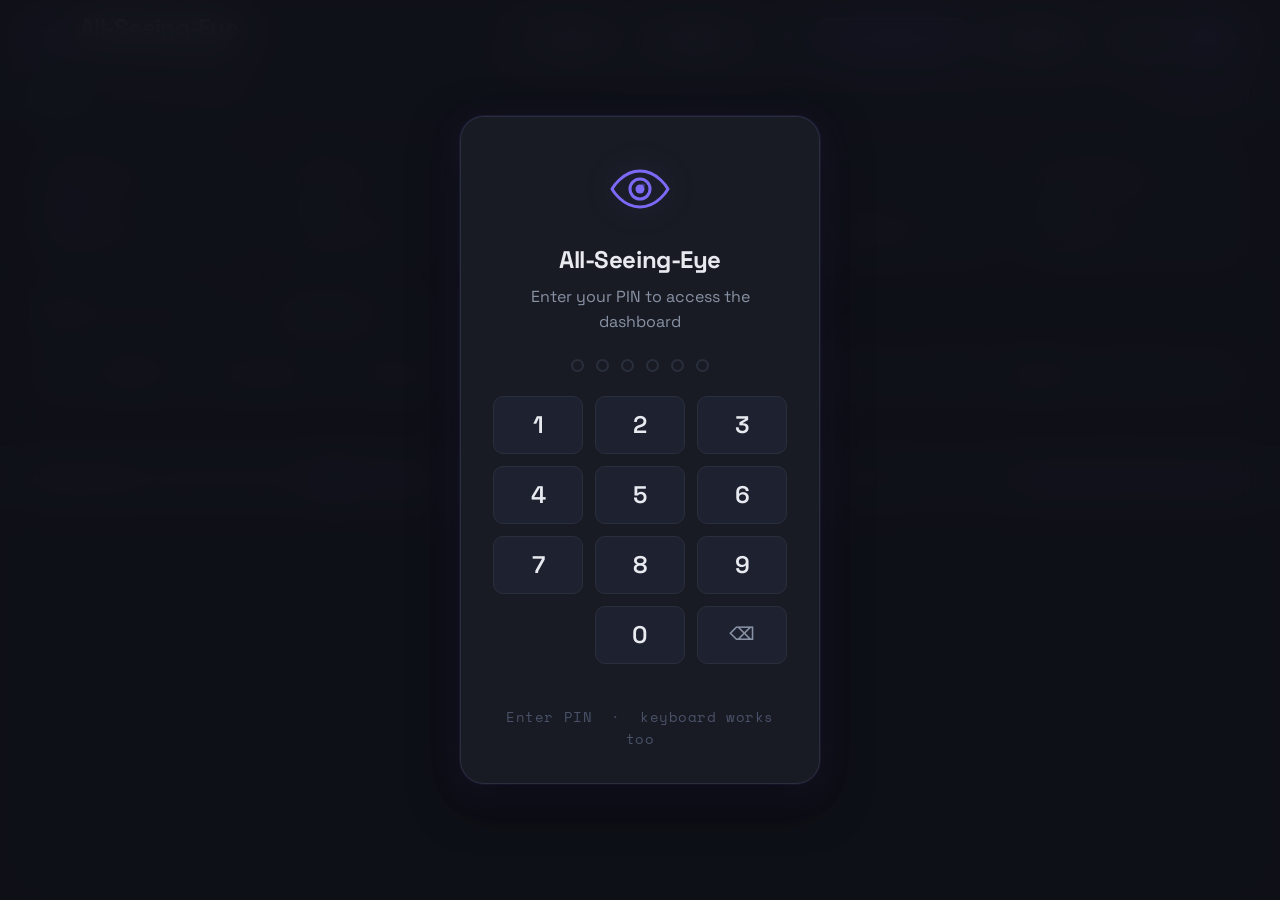
==== index.html @ efe487da "feat: v1.2.0 — Live SSL expiry + NS accuracy + PHP TLS check - fetchSSLExpiry(): queries crt.sh CT l" ====
<!DOCTYPE html>
<html lang="en" data-theme="dark">
<head>
  <!--
  ╔══════════════════════════════════════════════════════════════╗
  ║  ALL-SEEING-EYE                                              ║
  ║  Open-source uptime, DNS, SSL & latency monitor              ║
  ║  Created with Perplexity Computer                            ║
  ║  https://www.perplexity.ai/computer                          ║
  ╚══════════════════════════════════════════════════════════════╝

  HOW IT WORKS
  ─────────────────────────────────────────────────────────────
  1. On load, the app tries to fetch `domains.list` (same directory).
     - Each non-empty, non-comment line becomes a monitored domain.
     - If the file is missing or unreachable, the built-in TOP_30 list is used.

  2. For each domain, a live DNS-over-HTTPS query is fired to
     Cloudflare's public DoH API (cloudflare-dns.com/dns-query).
     This gives us: A record presence (= "up"), latency, and NS info.

  3. SSL expiry dates are seeded from scan data for the top-30 list.
     Custom-added domains get a placeholder until a real check runs.

  4. The "Add Domain" flow lets users add any domain on the fly.
     If `domains.list` is writable (local server with write access),
     the app will also persist the new domain there via a PUT request.
     On a read-only static host, it just adds it to the in-memory list.

  5. The PIN gate (SHA-256 hashed, no plaintext stored) prevents
     casual access. Keyboard input + numpad both work.
     PIN: 1 2 3 4 5 6  (SHA-256: 8d969eef…)

  SECURITY NOTE
  ─────────────────────────────────────────────────────────────
  - No data leaves the browser except DNS queries to Cloudflare DoH.
  - No cookies, no persistent storage used.
  - PIN is checked purely client-side via SHA-256 comparison.
  - This is a monitoring DISPLAY tool, not a security perimeter.
  -->

  <meta charset="UTF-8">
  <meta name="viewport" content="width=device-width, initial-scale=1.0">
  <meta name="description" content="All-Seeing-Eye — open-source uptime, DNS, SSL and latency monitor for any domain list.">
  <title>The All Seeing Eye</title>

  <!-- Space Grotesk (user-specified font) from Google Fonts -->
  <link rel="preconnect" href="https://fonts.googleapis.com">
  <link rel="preconnect" href="https://fonts.gstatic.com" crossorigin>
  <link href="https://fonts.googleapis.com/css2?family=Space+Grotesk:wght@300..700&family=Space+Mono:wght@400;700&display=swap" rel="stylesheet">

  <style>
    /* ═══════════════════════════════════════════════════════════
       DESIGN TOKENS — type scale, spacing, color, radius
    ═══════════════════════════════════════════════════════════ */
    :root {
      /* Type scale (fluid clamp) */
      --text-xs:   clamp(0.75rem,  0.7rem  + 0.25vw, 0.875rem);
      --text-sm:   clamp(0.875rem, 0.8rem  + 0.35vw, 1rem);
      --text-base: clamp(1rem,     0.95rem + 0.25vw, 1.125rem);
      --text-lg:   clamp(1.125rem, 1rem    + 0.75vw, 1.5rem);
      --text-xl:   clamp(1.5rem,   1.2rem  + 1.25vw, 2rem);

      /* Font families */
      --font-display: 'Space Grotesk', system-ui, sans-serif;
      --font-body:    'Space Grotesk', system-ui, sans-serif;
      --font-mono:    'Space Mono', 'Courier New', monospace;

      /* Spacing (4px grid) */
      --space-1:  0.25rem;
      --space-2:  0.5rem;
      --space-3:  0.75rem;
      --space-4:  1rem;
      --space-5:  1.25rem;
      --space-6:  1.5rem;
      --space-8:  2rem;
      --space-10: 2.5rem;
      --space-12: 3rem;

      /* Radius */
      --radius-sm: 6px;
      --radius-md: 10px;
      --radius-lg: 16px;
      --radius-xl: 24px;

      /* Transition */
      --ease: 180ms cubic-bezier(0.16, 1, 0.3, 1);
    }

    /* ── DARK MODE (default) ── */
    :root, [data-theme="dark"] {
      --bg:          #0f1117;
      --surface:     #181b23;
      --surface-2:   #1e2230;
      --border:      #2a2f3d;
      --border-soft: #232738;
      --text:        #e8eaf0;
      --text-muted:  #8892a4;
      --text-faint:  #4a5168;

      /* Accent: vivid violet-blue (eye-themed) */
      --accent:       #7c6af7;
      --accent-dim:   #5a4fd6;
      --accent-glow:  rgba(124, 106, 247, 0.18);
      --accent-soft:  rgba(124, 106, 247, 0.12);

      /* Status */
      --green:        #34d399;
      --green-dim:    #065f46;
      --green-soft:   rgba(52, 211, 153, 0.12);
      --yellow:       #fbbf24;
      --yellow-dim:   #78350f;
      --yellow-soft:  rgba(251, 191, 36, 0.12);
      --red:          #f87171;
      --red-dim:      #7f1d1d;
      --red-soft:     rgba(248, 113, 113, 0.12);
      --blue:         #60a5fa;
      --blue-soft:    rgba(96, 165, 250, 0.12);
      --teal:         #2dd4bf;
      --teal-soft:    rgba(45, 212, 191, 0.12);
      --orange:       #fb923c;

      --shadow-sm:  0 1px 3px rgba(0,0,0,0.4);
      --shadow-md:  0 4px 16px rgba(0,0,0,0.5);
      --shadow-lg:  0 16px 48px rgba(0,0,0,0.6);
      --shadow-glow: 0 0 0 1px var(--accent-soft), 0 8px 32px rgba(124,106,247,0.15);
    }

    /* ── LIGHT MODE ── */
    [data-theme="light"] {
      --bg:          #f4f5f9;
      --surface:     #ffffff;
      --surface-2:   #f9fafc;
      --border:      #e2e5ef;
      --border-soft: #eaecf4;
      --text:        #1a1d2e;
      --text-muted:  #5a6278;
      --text-faint:  #9aa0b4;

      --accent:       #5a4fd6;
      --accent-dim:   #3d35a8;
      --accent-glow:  rgba(90, 79, 214, 0.12);
      --accent-soft:  rgba(90, 79, 214, 0.08);

      --green:        #059669;
      --green-dim:    #d1fae5;
      --green-soft:   rgba(5, 150, 105, 0.08);
      --yellow:       #d97706;
      --yellow-dim:   #fef3c7;
      --yellow-soft:  rgba(217, 119, 6, 0.08);
      --red:          #dc2626;
      --red-dim:      #fee2e2;
      --red-soft:     rgba(220, 38, 38, 0.08);
      --blue:         #2563eb;
      --blue-soft:    rgba(37, 99, 235, 0.08);
      --teal:         #0d9488;
      --teal-soft:    rgba(13, 148, 136, 0.08);
      --orange:       #ea580c;

      --shadow-sm:  0 1px 3px rgba(0,0,0,0.06);
      --shadow-md:  0 4px 16px rgba(0,0,0,0.08);
      --shadow-lg:  0 16px 48px rgba(0,0,0,0.12);
      --shadow-glow: 0 0 0 1px var(--accent-soft), 0 8px 24px rgba(90,79,214,0.1);
    }

    /* ═══════════════════════════════════════════════════════════
       BASE RESET
    ═══════════════════════════════════════════════════════════ */
    *, *::before, *::after {
      box-sizing: border-box;
      margin: 0; padding: 0;
    }

    html {
      -webkit-font-smoothing: antialiased;
      -moz-osx-font-smoothing: grayscale;
      text-rendering: optimizeLegibility;
      scroll-behavior: smooth;
    }

    body {
      min-height: 100dvh;
      font-family: var(--font-body);
      font-size: var(--text-base);
      color: var(--text);
      background: var(--bg);
      line-height: 1.6;
      transition: background var(--ease), color var(--ease);
    }

    img, svg { display: block; }
    button { cursor: pointer; border: none; background: none; font: inherit; color: inherit; }
    input, select { font: inherit; color: inherit; }
    a { color: inherit; text-decoration: none; }

    /* ═══════════════════════════════════════════════════════════
       PIN OVERLAY
       Full-screen blur lock. Unlocks with correct 6-digit PIN.
       SHA-256 of PIN stored — never plaintext.
    ═══════════════════════════════════════════════════════════ */
    #pin-overlay {
      position: fixed; inset: 0; z-index: 9000;
      background: color-mix(in srgb, var(--bg) 88%, transparent);
      backdrop-filter: blur(20px) saturate(1.4);
      -webkit-backdrop-filter: blur(20px) saturate(1.4);
      display: flex; align-items: center; justify-content: center;
      transition: opacity 0.35s ease;
    }

    #pin-overlay.unlocking {
      opacity: 0;
      pointer-events: none;
    }

    .pin-card {
      background: var(--surface);
      border: 1px solid var(--border);
      border-radius: var(--radius-xl);
      padding: var(--space-10) var(--space-8) var(--space-8);
      width: min(360px, 92vw);
      text-align: center;
      box-shadow: var(--shadow-lg), var(--shadow-glow);
      animation: card-in 0.4s cubic-bezier(0.34, 1.56, 0.64, 1);
    }

    @keyframes card-in {
      from { transform: scale(0.85) translateY(16px); opacity: 0; }
      to   { transform: scale(1) translateY(0);       opacity: 1; }
    }

    /* Eye SVG logo in PIN modal */
    .pin-eye {
      width: 64px; height: 64px;
      margin: 0 auto var(--space-5);
      color: var(--accent);
      filter: drop-shadow(0 0 16px var(--accent-glow));
    }

    .pin-card h2 {
      font-family: var(--font-display);
      font-size: var(--text-lg);
      font-weight: 700;
      letter-spacing: -0.02em;
      margin-bottom: var(--space-1);
      color: var(--text);
    }

    .pin-card p {
      font-size: var(--text-sm);
      color: var(--text-muted);
      margin-bottom: var(--space-6);
    }

    /* Dot indicators */
    .pin-dots {
      display: flex; justify-content: center;
      gap: var(--space-3);
      margin-bottom: var(--space-6);
    }

    .pin-dot {
      width: 13px; height: 13px;
      border-radius: 50%;
      border: 2px solid var(--border);
      background: transparent;
      transition: all 0.15s ease;
    }
    .pin-dot.filled {
      background: var(--accent);
      border-color: var(--accent);
      box-shadow: 0 0 10px var(--accent-glow);
      transform: scale(1.1);
    }
    .pin-dot.error {
      background: var(--red);
      border-color: var(--red);
      box-shadow: 0 0 10px rgba(248,113,113,0.4);
      animation: dot-shake 0.4s ease;
    }

    @keyframes dot-shake {
      0%,100% { transform: translateX(0); }
      20%      { transform: translateX(-5px); }
      60%      { transform: translateX(5px); }
    }

    /* Numpad grid */
    .pin-grid {
      display: grid;
      grid-template-columns: repeat(3, 1fr);
      gap: var(--space-3);
      margin-bottom: var(--space-3);
    }

    .pin-btn {
      height: 58px;
      background: var(--surface-2);
      border: 1px solid var(--border);
      border-radius: var(--radius-md);
      font-family: var(--font-display);
      font-size: var(--text-lg);
      font-weight: 600;
      color: var(--text);
      transition: background var(--ease), border-color var(--ease), transform 0.1s;
      user-select: none;
      -webkit-user-select: none;
    }

    .pin-btn:hover  { background: var(--border); border-color: var(--accent); }
    .pin-btn:active { transform: scale(0.93); }

    .pin-btn-del {
      font-size: var(--text-base);
      color: var(--text-muted);
    }
    .pin-btn-del:hover { color: var(--red); border-color: var(--red); }

    .pin-error {
      font-size: var(--text-xs);
      color: var(--red);
      min-height: 18px;
      margin-top: var(--space-2);
    }

    .pin-hint {
      font-size: var(--text-xs);
      color: var(--text-faint);
      margin-top: var(--space-3);
      font-family: var(--font-mono);
      letter-spacing: 0.04em;
    }

    /* ═══════════════════════════════════════════════════════════
       HEADER
    ═══════════════════════════════════════════════════════════ */
    header {
      background: var(--surface);
      border-bottom: 1px solid var(--border);
      padding: var(--space-4) var(--space-8);
      display: flex;
      align-items: center;
      justify-content: space-between;
      gap: var(--space-4);
      flex-wrap: wrap;
      position: sticky; top: 0; z-index: 100;
      box-shadow: var(--shadow-sm);
    }

    /* Wordmark / logo */
    .logo {
      display: flex;
      align-items: center;
      gap: var(--space-3);
    }

    .logo-eye {
      width: 36px; height: 36px;
      color: var(--accent);
      flex-shrink: 0;
      filter: drop-shadow(0 0 8px var(--accent-glow));
      transition: filter var(--ease);
    }
    .logo:hover .logo-eye { filter: drop-shadow(0 0 16px var(--accent-glow)); }

    .logo-text {
      display: flex;
      flex-direction: column;
      gap: 1px;
    }

    .logo-title {
      font-family: var(--font-display);
      font-size: var(--text-lg);
      font-weight: 700;
      letter-spacing: -0.03em;
      line-height: 1;
      color: var(--text);
    }

    .logo-sub {
      font-size: var(--text-xs);
      color: var(--text-faint);
      letter-spacing: 0.06em;
      text-transform: uppercase;
      font-weight: 500;
    }

    /* Header action buttons */
    .header-actions {
      display: flex;
      align-items: center;
      gap: var(--space-2);
      flex-wrap: wrap;
    }

    /* Universal button styles */
    .btn {
      display: inline-flex;
      align-items: center;
      gap: var(--space-2);
      padding: var(--space-2) var(--space-4);
      border-radius: var(--radius-md);
      font-family: var(--font-display);
      font-size: var(--text-sm);
      font-weight: 600;
      border: 1px solid var(--border);
      background: var(--surface-2);
      color: var(--text);
      transition: all var(--ease);
      white-space: nowrap;
      cursor: pointer;
    }
    .btn:hover { background: var(--border); border-color: var(--accent); color: var(--accent); }

    .btn-accent {
      background: var(--accent-soft);
      border-color: var(--accent);
      color: var(--accent);
    }
    .btn-accent:hover { background: var(--accent); color: #fff; border-color: var(--accent); }

    .btn-icon {
      padding: var(--space-2);
      width: 36px; height: 36px;
      justify-content: center;
    }


    /* ═══════════════════════════════════════════════════════════
       STATUS BAR (live / refresh countdown)
    ═══════════════════════════════════════════════════════════ */
    .status-bar {
      background: var(--surface);
      border-bottom: 1px solid var(--border-soft);
      padding: var(--space-2) var(--space-8);
      display: flex;
      align-items: center;
      justify-content: space-between;
      gap: var(--space-4);
      font-size: var(--text-xs);
      color: var(--text-faint);
      flex-wrap: wrap;
    }

    .live-pill {
      display: inline-flex;
      align-items: center;
      gap: var(--space-2);
      color: var(--green);
      font-weight: 600;
      font-family: var(--font-mono);
      letter-spacing: 0.04em;
    }

    .live-dot {
      width: 7px; height: 7px;
      border-radius: 50%;
      background: var(--green);
      box-shadow: 0 0 6px var(--green);
      animation: live-pulse 2s infinite;
    }

    @keyframes live-pulse {
      0%,100% { opacity: 1; transform: scale(1); }
      50%      { opacity: 0.4; transform: scale(0.85); }
    }

    .progress-track {
      width: 100px; height: 2px;
      background: var(--border);
      border-radius: 1px;
      overflow: hidden;
    }

    .progress-fill {
      height: 100%;
      background: var(--accent);
      border-radius: 1px;
      transition: width 1s linear;
    }

    /* ═══════════════════════════════════════════════════════════
       STATS CARDS
    ═══════════════════════════════════════════════════════════ */
    .stats-row {
      display: grid;
      grid-template-columns: repeat(5, 1fr);
      gap: var(--space-4);
      padding: var(--space-6) var(--space-8);
    }

    @media (max-width: 900px) {
      .stats-row { grid-template-columns: repeat(3, 1fr); }
    }
    @media (max-width: 600px) {
      .stats-row { grid-template-columns: repeat(2, 1fr); padding: var(--space-4); }
    }

    .stat-card {
      background: var(--surface);
      border: 1px solid var(--border);
      border-radius: var(--radius-lg);
      padding: var(--space-4) var(--space-5);
      transition: border-color var(--ease), box-shadow var(--ease);
      cursor: default;
    }
    .stat-card:hover { border-color: var(--accent); box-shadow: var(--shadow-glow); }

    .stat-label {
      font-size: var(--text-xs);
      font-weight: 600;
      letter-spacing: 0.08em;
      text-transform: uppercase;
      color: var(--text-faint);
      margin-bottom: var(--space-2);
    }

    .stat-value {
      font-family: var(--font-display);
      font-size: var(--text-xl);
      font-weight: 700;
      letter-spacing: -0.03em;
      line-height: 1;
      color: var(--text);
    }

    .stat-sub {
      font-size: var(--text-xs);
      color: var(--text-faint);
      margin-top: var(--space-1);
      font-weight: 400;
    }

    /* ═══════════════════════════════════════════════════════════
       ALERT BANNER
    ═══════════════════════════════════════════════════════════ */
    .alert-banner {
      margin: 0 var(--space-8) var(--space-4);
      background: var(--red-soft);
      border: 1px solid color-mix(in srgb, var(--red) 35%, transparent);
      border-radius: var(--radius-lg);
      padding: var(--space-4) var(--space-5);
      display: flex;
      align-items: flex-start;
      gap: var(--space-3);
      font-size: var(--text-sm);
      line-height: 1.6;
    }

    .alert-banner .alert-icon { font-size: 18px; flex-shrink: 0; }

    /* ═══════════════════════════════════════════════════════════
       CONTROLS BAR (search, sort, filters)
    ═══════════════════════════════════════════════════════════ */
    .controls {
      padding: 0 var(--space-8) var(--space-4);
      display: flex;
      align-items: center;
      gap: var(--space-3);
      flex-wrap: wrap;
    }

    .search-wrap {
      position: relative;
      flex: 0 0 auto;
    }

    .search-icon {
      position: absolute;
      left: var(--space-3);
      top: 50%; transform: translateY(-50%);
      color: var(--text-faint);
      pointer-events: none;
      font-size: 14px;
    }

    .search-input {
      background: var(--surface);
      border: 1px solid var(--border);
      border-radius: var(--radius-md);
      padding: var(--space-2) var(--space-4) var(--space-2) var(--space-8);
      font-size: var(--text-sm);
      color: var(--text);
      width: 220px;
      outline: none;
      transition: border-color var(--ease), box-shadow var(--ease);
    }
    .search-input:focus { border-color: var(--accent); box-shadow: 0 0 0 3px var(--accent-soft); }
    .search-input::placeholder { color: var(--text-faint); }

    .sort-select {
      background: var(--surface);
      border: 1px solid var(--border);
      border-radius: var(--radius-md);
      padding: var(--space-2) var(--space-4);
      font-size: var(--text-sm);
      font-family: var(--font-display);
      color: var(--text);
      cursor: pointer;
      outline: none;
      transition: border-color var(--ease);
    }
    .sort-select:focus { border-color: var(--accent); }

    .filter-btn {
      display: inline-flex;
      align-items: center;
      gap: var(--space-2);
      padding: var(--space-2) var(--space-4);
      border: 1px solid var(--border);
      border-radius: var(--radius-md);
      background: var(--surface);
      font-size: var(--text-sm);
      font-family: var(--font-display);
      font-weight: 500;
      color: var(--text-muted);
      transition: all var(--ease);
      cursor: pointer;
    }
    .filter-btn:hover { border-color: var(--accent); color: var(--accent); }
    .filter-btn.active {
      background: var(--accent-soft);
      border-color: var(--accent);
      color: var(--accent);
      font-weight: 600;
    }

    /* ═══════════════════════════════════════════════════════════
       TABLE
    ═══════════════════════════════════════════════════════════ */
    .table-wrap {
      padding: 0 var(--space-8) var(--space-12);
      overflow-x: auto;
    }

    table {
      width: 100%;
      border-collapse: collapse;
      min-width: 960px;
    }

    thead th {
      background: var(--surface);
      border-bottom: 2px solid var(--border);
      padding: var(--space-3) var(--space-4);
      text-align: left;
      font-family: var(--font-display);
      font-size: var(--text-xs);
      font-weight: 700;
      letter-spacing: 0.08em;
      text-transform: uppercase;
      color: var(--text-faint);
      white-space: nowrap;
      position: sticky; top: 0; z-index: 5;
    }

    tbody tr {
      border-bottom: 1px solid var(--border-soft);
      transition: background var(--ease);
    }
    tbody tr:hover { background: var(--surface); }
    tbody tr.is-custom { border-left: 3px solid var(--accent); }

    td {
      padding: var(--space-3) var(--space-4);
      vertical-align: middle;
      font-size: var(--text-sm);
      white-space: nowrap;
    }

    /* Rank cell */
    .td-rank {
      font-family: var(--font-mono);
      font-size: var(--text-xs);
      color: var(--text-faint);
      text-align: center;
      width: 40px;
    }

    /* Domain cell */
    .domain-cell {
      display: flex;
      align-items: center;
      gap: var(--space-3);
      min-width: 180px;
    }

    .favicon-wrap {
      width: 22px; height: 22px;
      border-radius: 5px;
      background: var(--border);
      flex-shrink: 0;
      overflow: hidden;
      display: flex; align-items: center; justify-content: center;
    }
    .favicon-wrap img { width: 18px; height: 18px; border-radius: 3px; }

    .domain-link {
      font-family: var(--font-display);
      font-weight: 600;
      font-size: var(--text-sm);
      color: var(--text);
      transition: color var(--ease);
    }
    .domain-link:hover { color: var(--accent); }

    /* Category badge */
    .cat-badge {
      display: inline-flex;
      align-items: center;
      padding: 2px var(--space-3);
      border-radius: var(--radius-sm);
      font-size: var(--text-xs);
      font-weight: 700;
      letter-spacing: 0.06em;
      text-transform: uppercase;
      border: 1px solid;
    }

    .cat-search   { color: #60a5fa; border-color: rgba(96,165,250,0.3);  background: rgba(96,165,250,0.08); }
    .cat-social   { color: #a78bfa; border-color: rgba(167,139,250,0.3); background: rgba(167,139,250,0.08); }
    .cat-video    { color: #f87171; border-color: rgba(248,113,113,0.3); background: rgba(248,113,113,0.08); }
    .cat-shop     { color: #fb923c; border-color: rgba(251,146,60,0.3);  background: rgba(251,146,60,0.08); }
    .cat-ai       { color: #2dd4bf; border-color: rgba(45,212,191,0.3);  background: rgba(45,212,191,0.08); }
    .cat-news     { color: #fbbf24; border-color: rgba(251,191,36,0.3);  background: rgba(251,191,36,0.08); }
    .cat-dev      { color: #34d399; border-color: rgba(52,211,153,0.3);  background: rgba(52,211,153,0.08); }
    .cat-content  { color: #e8eaf0; border-color: rgba(232,234,240,0.2); background: rgba(232,234,240,0.05); }
    .cat-cloud    { color: #fb923c; border-color: rgba(251,146,60,0.3);  background: rgba(251,146,60,0.08); }
    .cat-comm     { color: #a78bfa; border-color: rgba(167,139,250,0.3); background: rgba(167,139,250,0.08); }
    .cat-product  { color: #60a5fa; border-color: rgba(96,165,250,0.3);  background: rgba(96,165,250,0.08); }
    .cat-custom   { color: #2dd4bf; border-color: rgba(45,212,191,0.3);  background: rgba(45,212,191,0.08); }

    /* Status cell */
    .status-cell {
      display: flex;
      align-items: center;
      gap: var(--space-2);
      min-width: 110px;
    }

    .status-dot {
      width: 8px; height: 8px;
      border-radius: 50%;
      flex-shrink: 0;
    }
    .dot-up   { background: var(--green); box-shadow: 0 0 6px var(--green); animation: live-pulse 2.5s infinite; }
    .dot-down { background: var(--red);   box-shadow: 0 0 6px var(--red); }
    .dot-unknown { background: var(--text-faint); }

    .status-label {
      font-family: var(--font-display);
      font-size: var(--text-xs);
      font-weight: 700;
      letter-spacing: 0.06em;
    }
    .status-up   { color: var(--green); }
    .status-down { color: var(--red); }

    /* Sparkline */
    .sparkline {
      display: flex;
      align-items: flex-end;
      gap: 2px;
      height: 20px;
      margin-left: var(--space-1);
    }

    .spark {
      width: 4px;
      border-radius: 2px;
      background: var(--green);
      min-height: 3px;
    }
    .spark.down  { background: var(--red); }
    .spark.empty { background: var(--border); opacity: 0.5; }

    /* Latency */
    .latency {
      font-family: var(--font-mono);
      font-size: var(--text-xs);
      font-weight: 700;
      min-width: 60px;
    }
    .lat-fast   { color: var(--green); }
    .lat-ok     { color: var(--yellow); }
    .lat-slow   { color: var(--red); }
    .lat-none   { color: var(--text-faint); }

    /* SSL */
    .ssl-cell {
      display: flex;
      align-items: center;
      gap: var(--space-2);
      min-width: 100px;
    }

    .ssl-days {
      font-family: var(--font-mono);
      font-size: var(--text-xs);
      font-weight: 700;
    }
    .ssl-ok      { color: var(--green); }
    .ssl-warn    { color: var(--yellow); }
    .ssl-urgent  { color: var(--red); }
    .ssl-expired { color: var(--red); }
    .ssl-unknown { color: var(--text-faint); }

    .le-badge {
      font-size: 9px;
      font-weight: 700;
      padding: 1px 5px;
      border-radius: 4px;
      background: var(--green-soft);
      border: 1px solid color-mix(in srgb, var(--green) 30%, transparent);
      color: var(--green);
      letter-spacing: 0.04em;
    }

    /* ─── Info cells with tooltips ─── */
    .info-cell {
      position: relative;
      cursor: default;
    }

    /* The visible badge inside an info-cell */
    .info-badge {
      display: inline-flex;
      align-items: center;
      padding: 2px var(--space-3);
      border-radius: var(--radius-sm);
      font-family: var(--font-display);
      font-size: var(--text-xs);
      font-weight: 600;
      border: 1px solid var(--border);
      background: var(--surface-2);
      color: var(--text-muted);
      white-space: nowrap;
      cursor: help;
      transition: border-color var(--ease);
    }

    /* NS provider colours */
    .ns-google  { color: #4285f4; border-color: rgba(66,133,244,0.4);  background: rgba(66,133,244,0.08); }
    .ns-aws     { color: #fb923c; border-color: rgba(251,146,60,0.4);  background: rgba(251,146,60,0.08); }
    .ns-cf      { color: #f97316; border-color: rgba(249,115,22,0.4);  background: rgba(249,115,22,0.08); }
    .ns-azure   { color: #3b82f6; border-color: rgba(59,130,246,0.4);  background: rgba(59,130,246,0.08); }
    .ns-nsone   { color: #a78bfa; border-color: rgba(167,139,250,0.4); background: rgba(167,139,250,0.08); }
    .ns-akamai  { color: #22d3ee; border-color: rgba(34,211,238,0.4);  background: rgba(34,211,238,0.08); }
    .ns-wiki    { color: #e8eaf0; border-color: rgba(232,234,240,0.3); background: rgba(232,234,240,0.06); }
    .ns-own     { color: var(--text-muted); border-color: var(--border); background: var(--surface-2); }

    /* MX provider colours */
    .mx-google    { color: #4285f4; border-color: rgba(66,133,244,0.4);  background: rgba(66,133,244,0.08); }
    .mx-microsoft { color: #3b82f6; border-color: rgba(59,130,246,0.4);  background: rgba(59,130,246,0.08); }
    .mx-proton    { color: #8b5cf6; border-color: rgba(139,92,246,0.4);  background: rgba(139,92,246,0.08); }
    .mx-amazon    { color: #fb923c; border-color: rgba(251,146,60,0.4);  background: rgba(251,146,60,0.08); }
    .mx-mimecast  { color: #2dd4bf; border-color: rgba(45,212,191,0.4);  background: rgba(45,212,191,0.08); }
    .mx-own       { color: var(--text-muted); border-color: var(--border); background: var(--surface-2); }
    .mx-none      { color: var(--text-faint); border-color: var(--border); background: transparent; }

    /* DMARC */
    .dmarc-reject     { color: var(--green);  border-color: rgba(52,211,153,0.4); background: var(--green-soft); }
    .dmarc-quarantine { color: var(--teal);   border-color: rgba(45,212,191,0.4); background: var(--teal-soft); }
    .dmarc-none       { color: var(--yellow); border-color: rgba(251,191,36,0.4); background: var(--yellow-soft); }
    .dmarc-missing    { color: var(--red);    border-color: rgba(248,113,113,0.4);background: var(--red-soft); }

    /* SPF */
    .spf-pass    { color: var(--green);  border-color: rgba(52,211,153,0.4);  background: var(--green-soft); }
    .spf-soft    { color: var(--yellow); border-color: rgba(251,191,36,0.4);  background: var(--yellow-soft); }
    .spf-missing { color: var(--red);    border-color: rgba(248,113,113,0.4); background: var(--red-soft); }

    /* ─── Tooltip ─── */
    .tooltip-host {
      position: relative;
      display: inline-block;
    }

    .tooltip-box {
      display: none;
      position: absolute;
      z-index: 200;
      top: calc(100% + 8px);
      left: 0;
      background: var(--surface-2);
      border: 1px solid var(--accent);
      border-radius: var(--radius-md);
      padding: var(--space-3) var(--space-4);
      min-width: 260px;
      max-width: 340px;
      box-shadow: var(--shadow-lg);
      pointer-events: none;
    }

    .tooltip-host:hover .tooltip-box { display: block; }

    .tt-title {
      font-size: var(--text-xs);
      font-weight: 700;
      letter-spacing: 0.08em;
      text-transform: uppercase;
      color: var(--accent);
      margin-bottom: var(--space-2);
      padding-bottom: var(--space-2);
      border-bottom: 1px solid var(--border);
    }

    .tt-row {
      display: flex;
      gap: var(--space-3);
      padding: var(--space-1) 0;
      border-bottom: 1px solid var(--border-soft);
      font-size: var(--text-xs);
    }
    .tt-row:last-child { border-bottom: none; }

    .tt-label {
      color: var(--text-faint);
      min-width: 56px;
      flex-shrink: 0;
      font-weight: 600;
    }

    .tt-val {
      color: var(--text-muted);
      font-family: var(--font-mono);
      word-break: break-all;
      white-space: normal;
      line-height: 1.5;
    }

    /* Delete row button */
    .del-btn {
      padding: var(--space-1) var(--space-2);
      border-radius: var(--radius-sm);
      color: var(--text-faint);
      font-size: 13px;
      transition: color var(--ease);
      cursor: pointer;
    }
    .del-btn:hover { color: var(--red); }

    /* ═══════════════════════════════════════════════════════════
       ADD DOMAIN MODAL
    ═══════════════════════════════════════════════════════════ */
    #add-overlay {
      display: none;
      position: fixed; inset: 0; z-index: 8000;
      background: color-mix(in srgb, var(--bg) 70%, transparent);
      backdrop-filter: blur(8px);
      -webkit-backdrop-filter: blur(8px);
      align-items: center;
      justify-content: center;
    }
    #add-overlay.open { display: flex; }

    .add-modal {
      background: var(--surface);
      border: 1px solid var(--border);
      border-radius: var(--radius-xl);
      padding: var(--space-8);
      width: min(480px, 94vw);
      box-shadow: var(--shadow-lg), var(--shadow-glow);
      animation: card-in 0.25s cubic-bezier(0.34, 1.56, 0.64, 1);
    }

    .add-modal h3 {
      font-family: var(--font-display);
      font-size: var(--text-lg);
      font-weight: 700;
      letter-spacing: -0.02em;
      color: var(--text);
      margin-bottom: var(--space-1);
    }

    .add-modal .modal-sub {
      font-size: var(--text-sm);
      color: var(--text-muted);
      margin-bottom: var(--space-6);
      line-height: 1.6;
    }

    .form-row {
      display: flex;
      gap: var(--space-3);
      margin-bottom: var(--space-4);
      flex-wrap: wrap;
    }

    .form-input, .form-select {
      background: var(--surface-2);
      border: 1px solid var(--border);
      border-radius: var(--radius-md);
      padding: var(--space-3) var(--space-4);
      font-size: var(--text-sm);
      font-family: var(--font-display);
      color: var(--text);
      outline: none;
      transition: border-color var(--ease), box-shadow var(--ease);
    }
    .form-input { flex: 1; min-width: 160px; }
    .form-input:focus { border-color: var(--accent); box-shadow: 0 0 0 3px var(--accent-soft); }
    .form-input::placeholder { color: var(--text-faint); }
    .form-select { cursor: pointer; }
    .form-select:focus { border-color: var(--accent); }

    /* Queued domain tags */
    .queued-tags {
      display: flex;
      flex-wrap: wrap;
      gap: var(--space-2);
      min-height: 8px;
      margin-bottom: var(--space-4);
    }

    .queued-tag {
      display: inline-flex;
      align-items: center;
      gap: var(--space-2);
      padding: var(--space-1) var(--space-3);
      background: var(--accent-soft);
      border: 1px solid var(--accent);
      border-radius: var(--radius-sm);
      font-size: var(--text-xs);
      font-weight: 600;
      color: var(--accent);
    }

    .queued-tag button {
      color: var(--text-faint);
      font-size: 12px;
      line-height: 1;
      transition: color var(--ease);
    }
    .queued-tag button:hover { color: var(--red); }

    /* Modal note */
    .modal-note {
      font-size: var(--text-xs);
      color: var(--text-faint);
      background: var(--surface-2);
      border: 1px solid var(--border-soft);
      border-radius: var(--radius-md);
      padding: var(--space-3) var(--space-4);
      margin-bottom: var(--space-5);
      line-height: 1.6;
    }

    .modal-actions {
      display: flex;
      justify-content: flex-end;
      gap: var(--space-3);
    }

    .btn-cancel {
      border-color: var(--border);
      color: var(--text-muted);
    }
    .btn-cancel:hover { border-color: var(--red); color: var(--red); background: var(--red-soft); }

    /* ═══════════════════════════════════════════════════════════
       FOOTER
    ═══════════════════════════════════════════════════════════ */
    footer {
      background: var(--surface);
      border-top: 1px solid var(--border);
      padding: var(--space-5) var(--space-8);
      display: flex;
      align-items: center;
      justify-content: space-between;
      font-size: var(--text-xs);
      color: var(--text-faint);
      flex-wrap: wrap;
      gap: var(--space-4);
    }

    footer a { color: var(--accent); transition: color var(--ease); }
    footer a:hover { color: var(--text); }

    .mit-tag {
      padding: 2px var(--space-2);
      border-radius: var(--radius-sm);
      background: var(--accent-soft);
      border: 1px solid var(--accent);
      color: var(--accent);
      font-weight: 700;
      font-size: 10px;
      letter-spacing: 0.06em;
    }

    /* ═══════════════════════════════════════════════════════════
       MOBILE TWEAKS
    ═══════════════════════════════════════════════════════════ */
    @media (max-width: 640px) {
      header { padding: var(--space-3) var(--space-4); }
      .status-bar, .controls, .table-wrap { padding-left: var(--space-4); padding-right: var(--space-4); }
      .stats-row { padding: var(--space-4); }
      .alert-banner { margin-left: var(--space-4); margin-right: var(--space-4); }
      footer { flex-direction: column; padding: var(--space-5) var(--space-4); }
    }

    @media (max-width: 420px) {
      .logo-sub { display: none; }
      .search-input { width: 160px; }
    }

    /* ═══════════════════════════════════════════════════════════
       SKELETON LOADER (shown while initial DNS check runs)
    ═══════════════════════════════════════════════════════════ */
    @keyframes skeleton-sweep {
      0%   { background-position: -400px 0; }
      100% { background-position: 400px 0; }
    }

    .skeleton {
      background: linear-gradient(90deg,
        var(--border-soft) 25%,
        var(--border) 50%,
        var(--border-soft) 75%
      );
      background-size: 800px 100%;
      animation: skeleton-sweep 1.4s ease infinite;
      border-radius: var(--radius-sm);
    }

    .skeleton-row td > * {
      display: inline-block;
      height: 14px;
      border-radius: var(--radius-sm);
    }

    /* ═══════════════════════════════════════════════════════════
       THEME SWITCH — pill toggle
       Unchecked = dark (moon left), Checked = light (sun right)
    ═══════════════════════════════════════════════════════════ */
    .theme-switch {
      display: flex;
      align-items: center;
      cursor: pointer;
      user-select: none;
      -webkit-user-select: none;
    }
    .theme-switch input[type="checkbox"] { display: none; }

    .theme-track {
      position: relative;
      width: 58px; height: 30px;
      background: var(--surface-2);
      border: 1px solid var(--border);
      border-radius: 15px;
      display: flex;
      align-items: center;
      transition: background var(--ease), border-color var(--ease);
    }
    .theme-switch:hover .theme-track { border-color: var(--accent); }

    .theme-thumb {
      position: absolute;
      left: 3px;
      width: 22px; height: 22px;
      background: var(--accent);
      border-radius: 50%;
      transition: transform 0.22s cubic-bezier(0.34,1.56,0.64,1);
      box-shadow: 0 1px 4px rgba(0,0,0,0.35);
      z-index: 1;
    }
    /* checked = light mode → slide thumb right */
    .theme-switch input:checked ~ .theme-track .theme-thumb {
      transform: translateX(28px);
    }
    .theme-icon {
      position: absolute;
      font-size: 12px;
      line-height: 1;
      z-index: 0;
      pointer-events: none;
    }
    .theme-icon-dark  { left: 6px;  }
    .theme-icon-light { right: 5px; }


    /* Webhook and info modals — show as flex when .open */
    #webhook-modal.open, #info-modal.open {
      display: flex !important;
    }


    /* ── Per-row refresh button ── */
    .td-actions {
      display: flex;
      align-items: center;
      gap: var(--space-1);
      white-space: nowrap;
    }

    .row-refresh-btn {
      padding: 3px 6px;
      border-radius: var(--radius-sm);
      color: var(--text-faint);
      font-size: 14px;
      line-height: 1;
      transition: color var(--ease), transform 0.2s;
      cursor: pointer;
      background: none;
      border: none;
    }
    .row-refresh-btn:hover { color: var(--accent); transform: rotate(30deg); }

    @keyframes spin {
      from { transform: rotate(0deg); }
      to   { transform: rotate(360deg); }
    }

  </style>
</head>
<body>

<!-- ════════════════════════════════════════════════════════════
     PIN OVERLAY
     Shows until the user enters the correct 6-digit PIN.
     SHA-256 of "123456" is hardcoded — no plaintext PIN stored.
═════════════════════════════════════════════════════════════ -->
<div id="pin-overlay" role="dialog" aria-modal="true" aria-label="PIN required">
  <div class="pin-card">

    <!-- Eye SVG logo -->
    <div class="pin-eye" aria-hidden="true">
      <svg viewBox="0 0 64 64" fill="none" xmlns="http://www.w3.org/2000/svg">
        <!-- Outer eye shape -->
        <path d="M4 32C4 32 14 14 32 14C50 14 60 32 60 32C60 32 50 50 32 50C14 50 4 32 4 32Z"
              stroke="currentColor" stroke-width="3" stroke-linecap="round" stroke-linejoin="round"/>
        <!-- Iris -->
        <circle cx="32" cy="32" r="10" stroke="currentColor" stroke-width="3"/>
        <!-- Pupil (filled) -->
        <circle cx="32" cy="32" r="4.5" fill="currentColor"/>
        <!-- Highlight -->
        <circle cx="35" cy="28.5" r="2" fill="currentColor" opacity="0.4"/>
      </svg>
    </div>

    <h2>All-Seeing-Eye</h2>
    <p>Enter your PIN to access the dashboard</p>

    <!-- 6 dot indicators -->
    <div class="pin-dots" id="pin-dots">
      <div class="pin-dot" id="dot-0"></div>
      <div class="pin-dot" id="dot-1"></div>
      <div class="pin-dot" id="dot-2"></div>
      <div class="pin-dot" id="dot-3"></div>
      <div class="pin-dot" id="dot-4"></div>
      <div class="pin-dot" id="dot-5"></div>
    </div>

    <!-- Numpad (3×3 + 0 + delete) — onclick is the only reliable cross-env method -->
    <div class="pin-grid">
      <button class="pin-btn" onclick="pinDigit('1')">1</button>
      <button class="pin-btn" onclick="pinDigit('2')">2</button>
      <button class="pin-btn" onclick="pinDigit('3')">3</button>
      <button class="pin-btn" onclick="pinDigit('4')">4</button>
      <button class="pin-btn" onclick="pinDigit('5')">5</button>
      <button class="pin-btn" onclick="pinDigit('6')">6</button>
      <button class="pin-btn" onclick="pinDigit('7')">7</button>
      <button class="pin-btn" onclick="pinDigit('8')">8</button>
      <button class="pin-btn" onclick="pinDigit('9')">9</button>
      <!-- Empty slot, 0, Delete -->
      <span></span>
      <button class="pin-btn" onclick="pinDigit('0')">0</button>
      <button class="pin-btn pin-btn-del" onclick="pinDelete()">⌫</button>
    </div>

    <div class="pin-error" id="pin-error"></div>
    <div class="pin-hint">Enter PIN &nbsp;·&nbsp; keyboard works too</div>
  </div>
</div>


<!-- ════════════════════════════════════════════════════════════
     HEADER
═════════════════════════════════════════════════════════════ -->
<header>
  <a class="logo" href="#" aria-label="All-Seeing-Eye home">
    <!-- Inline eye SVG — consistent with PIN modal, scales cleanly -->
    <svg class="logo-eye" viewBox="0 0 64 64" fill="none" aria-hidden="true">
      <path d="M4 32C4 32 14 14 32 14C50 14 60 32 60 32C60 32 50 50 32 50C14 50 4 32 4 32Z"
            stroke="currentColor" stroke-width="3" stroke-linecap="round" stroke-linejoin="round"/>
      <circle cx="32" cy="32" r="10" stroke="currentColor" stroke-width="3"/>
      <circle cx="32" cy="32" r="4.5" fill="currentColor"/>
      <circle cx="35" cy="28.5" r="2" fill="currentColor" opacity="0.4"/>
    </svg>
    <div class="logo-text">
      <span class="logo-title">All-Seeing-Eye</span>
      <span class="logo-sub">DNS · SSL · Uptime</span>
    </div>
  </a>

  <div class="header-actions">
    <!-- GitHub link (update URL when repo is live) -->
    <a class="btn" href="https://github.com/your-org/all-seeing-eye" target="_blank" rel="noopener">
      <svg width="14" height="14" viewBox="0 0 24 24" fill="currentColor" aria-hidden="true">
        <path d="M12 2C6.48 2 2 6.58 2 12.26c0 4.53 2.87 8.37 6.84 9.73.5.09.68-.22.68-.49v-1.7c-2.78.62-3.37-1.37-3.37-1.37-.45-1.17-1.11-1.48-1.11-1.48-.91-.64.07-.62.07-.62 1 .07 1.53 1.05 1.53 1.05.89 1.56 2.34 1.11 2.91.85.09-.66.35-1.11.63-1.37-2.22-.26-4.56-1.14-4.56-5.07 0-1.12.39-2.03 1.03-2.75-.1-.26-.45-1.3.1-2.71 0 0 .84-.28 2.75 1.05A9.38 9.38 0 0112 7.4c.85 0 1.7.12 2.5.34 1.91-1.33 2.75-1.05 2.75-1.05.55 1.41.2 2.45.1 2.71.64.72 1.03 1.63 1.03 2.75 0 3.94-2.34 4.81-4.57 5.06.36.32.68.94.68 1.9v2.81c0 .27.18.59.69.49A10.27 10.27 0 0022 12.26C22 6.58 17.52 2 12 2z"/>
      </svg>
      GitHub
    </a>
    <!-- Add domain -->
    <!-- Webhook info button -->
    <button class="btn" onclick="openWebhookModal()" title="Webhook / cron info">
      <svg width="14" height="14" viewBox="0 0 24 24" fill="none" stroke="currentColor" stroke-width="2.5"><path d="M10 13a5 5 0 007.54.54l3-3a5 5 0 00-7.07-7.07l-1.72 1.71"/><path d="M14 11a5 5 0 00-7.54-.54l-3 3a5 5 0 007.07 7.07l1.71-1.71"/></svg>
      Webhook
    </button>
    <!-- Help / info button -->
    <button class="btn" onclick="openInfoModal()" title="How it works">?</button>
    <!-- Add domain -->
    <button class="btn btn-accent" id="btn-add" onclick="openAddModal()">
      <svg width="14" height="14" viewBox="0 0 24 24" fill="none" stroke="currentColor" stroke-width="2.5" aria-hidden="true">
        <line x1="12" y1="5" x2="12" y2="19"/><line x1="5" y1="12" x2="19" y2="12"/>
      </svg>
      Add Domain
    </button>
    <!-- Refresh -->
    <button class="btn" id="btn-refresh" title="Refresh all checks" onclick="triggerRefresh()">
      <svg width="14" height="14" viewBox="0 0 24 24" fill="none" stroke="currentColor" stroke-width="2.5" aria-hidden="true">
        <path d="M1 4v6h6M23 20v-6h-6"/>
        <path d="M20.49 9A9 9 0 005.64 5.64L1 10m22 4l-4.64 4.36A9 9 0 013.51 15"/>
      </svg>
      Refresh
    </button>
    <!-- Export CSV -->
    <button class="btn" id="btn-export" title="Export table as CSV" onclick="exportCSV()">
      <svg width="14" height="14" viewBox="0 0 24 24" fill="none" stroke="currentColor" stroke-width="2.5" aria-hidden="true">
        <path d="M21 15v4a2 2 0 01-2 2H5a2 2 0 01-2-2v-4"/>
        <polyline points="7 10 12 15 17 10"/><line x1="12" y1="15" x2="12" y2="3"/>
      </svg>
      CSV
    </button>
    <!-- Theme toggle switch: checkbox drives isDark state in JS -->
    <label class="theme-switch" title="Toggle light/dark mode">
      <input type="checkbox" id="theme-checkbox" role="switch" aria-label="Toggle colour theme">
      <span class="theme-track">
        <span class="theme-thumb"></span>
        <span class="theme-icon theme-icon-dark">🌙</span>
        <span class="theme-icon theme-icon-light">☀️</span>
      </span>
    </label>
  </div>
</header>


<!-- ════════════════════════════════════════════════════════════
     STATUS BAR — live indicator + refresh countdown
═════════════════════════════════════════════════════════════ -->
<div class="status-bar">
  <div style="display:flex;align-items:center;gap:var(--space-4)">
    <span class="live-pill">
      <span class="live-dot"></span>
      LIVE
    </span>
    <span>Auto-refresh in <strong id="countdown">3:00</strong></span>
  </div>
  <span id="last-checked" style="font-family:var(--font-mono)">Not checked yet</span>
  <div class="progress-track">
    <div class="progress-fill" id="progress-fill" style="width:100%"></div>
  </div>
</div>


<!-- ════════════════════════════════════════════════════════════
     STAT CARDS
═════════════════════════════════════════════════════════════ -->
<div class="stats-row">
  <div class="stat-card">
    <div class="stat-label">Domains</div>
    <div class="stat-value" id="stat-total" style="color:var(--accent)">—</div>
    <div class="stat-sub">Monitored</div>
  </div>
  <div class="stat-card">
    <div class="stat-label">Online</div>
    <div class="stat-value" id="stat-online" style="color:var(--green)">—</div>
    <div class="stat-sub">Responding</div>
  </div>
  <div class="stat-card">
    <div class="stat-label">SSL Valid</div>
    <div class="stat-value" id="stat-ssl-ok" style="color:var(--green)">—</div>
    <div class="stat-sub">&gt; 30 days left</div>
  </div>
  <div class="stat-card">
    <div class="stat-label">Alerts</div>
    <div class="stat-value" id="stat-alerts" style="color:var(--yellow)">—</div>
    <div class="stat-sub">SSL expiring soon</div>
  </div>
  <div class="stat-card">
    <div class="stat-label">Avg Latency</div>
    <div class="stat-value" id="stat-latency" style="color:var(--teal)">—</div>
    <div class="stat-sub">DNS resolve</div>
  </div>
</div>


<!-- ════════════════════════════════════════════════════════════
     ALERT BANNER (shown only when SSL certs are expiring)
═════════════════════════════════════════════════════════════ -->
<div class="alert-banner" id="alert-banner" style="display:none">
  <span class="alert-icon">⚠</span>
  <span id="alert-text"></span>
</div>


<!-- ════════════════════════════════════════════════════════════
     CONTROLS — search, sort, filter
═════════════════════════════════════════════════════════════ -->
<div class="controls">
  <div class="search-wrap">
    <span class="search-icon">🔍</span>
    <input class="search-input" type="text" id="search-input" oninput="renderTable()"
           placeholder="Search domains…"
           autocomplete="off" autocapitalize="none" spellcheck="false" onkeydown="if(event.key==='Enter'){event.preventDefault();queueDomain();}else if(event.key==='Escape'){closeAddModal();}">
  </div>

  <select class="sort-select" id="sort-select" onchange="renderTable()">
    <option value="rank">Sort: Rank</option>
    <option value="ssl">Sort: SSL expiry ↑</option>
    <option value="latency">Sort: Latency</option>
    <option value="status">Sort: Status</option>
    <option value="az">Sort: A → Z</option>
  </select>

  <button class="filter-btn" id="filter-alerts" onclick="toggleFilter('alerts')">⚠ Alerts only</button>
  <button class="filter-btn" id="filter-up" onclick="toggleFilter('up')">✓ Online only</button>
</div>


<!-- ════════════════════════════════════════════════════════════
     MAIN TABLE
═════════════════════════════════════════════════════════════ -->
<div class="table-wrap">
  <table id="main-table" aria-label="Domain monitor table">
    <thead>
      <tr>
        <th>#</th>
        <th>Domain</th>
        <th>Category</th>
        <th>Status</th>
        <th>Latency</th>
        <th>SSL Expiry</th>
        <th>NS Provider</th>
        <th>MX</th>
        <th>DMARC</th>
        <th>SPF</th>
        <th style="width:60px"></th>
      </tr>
    </thead>
    <tbody id="table-body">
      <!-- Rows rendered by JS -->
    </tbody>
  </table>
</div>


<!-- ════════════════════════════════════════════════════════════
     ADD DOMAIN MODAL
═════════════════════════════════════════════════════════════ -->
<div id="add-overlay" role="dialog" aria-modal="true" aria-label="Add domain" onclick="if(event.target===this)closeAddModal()">
  <div class="add-modal">
    <h3>👁 Add a Domain</h3>
    <p class="modal-sub">
      Monitor any additional domain. Type a domain, pick a category, press
      <kbd style="background:var(--surface-2);border:1px solid var(--border);padding:1px 5px;border-radius:4px;font-size:11px">Enter</kbd>
      to queue it, then click <strong>Monitor</strong>.
    </p>

    <div class="form-row">
      <input class="form-input" id="add-input" type="text"
             placeholder="e.g. paulfleury.com"
             autocomplete="off" autocapitalize="none" spellcheck="false">
      <select class="form-select" id="add-cat">
        <option value="custom">Custom</option>
        <option value="search">Search</option>
        <option value="social">Social</option>
        <option value="video">Video</option>
        <option value="shop">Shopping</option>
        <option value="ai">AI</option>
        <option value="news">News</option>
        <option value="dev">Dev</option>
        <option value="cloud">Cloud</option>
        <option value="comm">Comms</option>
        <option value="product">Product</option>
        <option value="content">Content</option>
      </select>
    </div>

    <!-- Tags for queued domains -->
    <div class="queued-tags" id="queued-tags"></div>

    <!-- File-write note -->
    <div class="modal-note" id="add-file-note">
      💾 If <code>domains.list</code> is writable (local server), new domains will be
      persisted there automatically. On a static host, they are added to the
      in-memory list for this session only.
    </div>

    <div class="modal-actions">
      <button class="btn btn-cancel" id="btn-add-cancel" onclick="closeAddModal()">Cancel</button>
      <button class="btn btn-accent" id="btn-add-queue" onclick="queueDomain()">Add to queue ↵</button>
      <button class="btn btn-accent" id="btn-add-confirm" onclick="confirmAddDomains()">Monitor ✓</button>
    </div>
  </div>
</div>


<!-- ════════════════════════════════════════════════════════════
     FOOTER
═════════════════════════════════════════════════════════════ -->
<footer>
  <span>
    <strong>All-Seeing-Eye</strong> — open-source monitor
    &nbsp;·&nbsp;
    <span class="mit-tag">MIT</span>
    &nbsp;·&nbsp;
    <a href="https://github.com/your-org/all-seeing-eye" target="_blank" rel="noopener">GitHub ↗</a>
  </span>
  <span>Data via <a href="https://developers.cloudflare.com/1.1.1.1/encryption/dns-over-https/" target="_blank" rel="noopener">Cloudflare DoH</a> · No tracking · No cookies</span>
  <span>
    <a href="https://www.perplexity.ai/computer" target="_blank" rel="noopener noreferrer">
      Created with Perplexity Computer
    </a>
  </span>
</footer>


<!-- ════════════════════════════════════════════════════════════
     JAVASCRIPT
════════════════════════════════════════════════════════════ -->
<script>

/* ════════════════════════════════════════════════════════════════
   THE ALL SEEING EYE — Core JavaScript
   ════════════════════════════════════════════════════════════════

   ARCHITECTURE
   ─────────────────────────────────────────────────────────────
   1. SHA-256       — pure-JS hash for PIN verification (no crypto.subtle)
   2. PIN gate      — 6-digit PIN check via inline onclick attributes
   3. Theme switch  — dark/light toggle via checkbox, no storage needed
   4. Domain data   — BUILTIN top-30 list + TOOLTIPS for hover details
   5. Live state    — domainState{} holds up/latency/history per domain
   6. DNS checks    — Cloudflare DoH API (cloudflare-dns.com/dns-query)
   7. Render        — renderTable() builds the tbody HTML from DOMAINS[]
   8. Stats         — updateStats() refreshes the 5 header cards
   9. Add domain    — confirmAddDomains() adds + immediately checks new domains
  10. Export        — exportCSV() / saveDomainsStats() write data files
  11. Webhook       — checkWebhookMode() detects headless cron invocation
  12. Auto-refresh  — setInterval countdown, triggerRefresh() resets it

   KNOWN CHALLENGES SOLVED
   ─────────────────────────────────────────────────────────────
   • SHA-256 caching bug: function must be stateless (no sha256.h/k cache)
   • onclick vs addEventListener: sandboxed iframes block DOMContentLoaded;
     all interactive elements use inline onclick/oninput/onchange instead
   • PIN double-fire: only 'click' is used (not mousedown+touchstart+click)
   • Add domain flow: pendingQueue must be captured BEFORE clearing
   • Async initDashboard: PIN overlay hides BEFORE the async init starts,
     so the user sees the dashboard immediately even if checks take time
   ════════════════════════════════════════════════════════════════ */


/* ────────────────────────────────────────────────────────────────
   1. SHA-256 — stateless, recomputes primes each call
   No caching on the function object (that caused wrong hashes on repeat calls)
   ──────────────────────────────────────────────────────────────── */
function sha256(ascii) {
  /* Stateless SHA-256 — recomputes primes each call, no caching bug */
  function rightRotate(value, amount) {
    return (value >>> amount) | (value << (32 - amount));
  }
  var maxWord = Math.pow(2, 32);
  var i, j, result = '', words = [];
  var asciiBitLength = ascii.length * 8;
  var hash = [], k = [], isComposite = {};
  for (var candidate = 2; hash.length < 8 || k.length < 64; candidate++) {
    if (!isComposite[candidate]) {
      for (i = 0; i < 313; i += candidate) isComposite[i] = candidate;
      if (hash.length < 8)  hash.push((Math.pow(candidate, .5)   * maxWord) | 0);
      if (k.length   < 64) k.push(   (Math.pow(candidate, 1/3) * maxWord) | 0);
    }
  }
  ascii += '\x80';
  while (ascii.length % 64 !== 56) ascii += '\x00';
  for (i = 0; i < ascii.length; i++) {
    j = ascii.charCodeAt(i);
    words[i >> 2] |= j << ((3 - i % 4) * 8);
  }
  words.push(0, asciiBitLength);
  for (j = 0; j < words.length;) {
    var w = words.slice(j, j += 16);
    var oldHash = hash.slice(0);
    for (i = 0; i < 64; i++) {
      var w15 = w[i - 15], w2 = w[i - 2];
      var a = oldHash[0], e = oldHash[4];
      var temp1 = oldHash[7]
        + (rightRotate(e, 6) ^ rightRotate(e, 11) ^ rightRotate(e, 25))
        + ((e & oldHash[5]) ^ (~e & oldHash[6]))
        + k[i]
        + (w[i] = i < 16 ? w[i] : (
            w[i-16]
            + (rightRotate(w15, 7) ^ rightRotate(w15, 18) ^ (w15 >>> 3))
            + w[i-7]
            + (rightRotate(w2, 17) ^ rightRotate(w2, 19) ^ (w2 >>> 10))
          ) | 0);
      var temp2 = (rightRotate(a, 2) ^ rightRotate(a, 13) ^ rightRotate(a, 22))
        + ((a & oldHash[1]) ^ (a & oldHash[2]) ^ (oldHash[1] & oldHash[2]));
      oldHash = [temp1 + temp2 | 0, a, oldHash[1], oldHash[2],
                 oldHash[3] + temp1 | 0, e, oldHash[5], oldHash[6]];
    }
    for (i = 0; i < 8; i++) hash[i] = hash[i] + oldHash[i] | 0;
  }
  for (i = 0; i < 8; i++) {
    for (j = 3; j + 1; j--) {
      var b = (hash[i] >> (j * 8)) & 255;
      result += ((b < 16) ? '0' : '') + b.toString(16);
    }
  }
  return result;
}


/* ────────────────────────────────────────────────────────────────
   2. PIN GATE
   PIN "123456" → stored as SHA-256 hash only. Never plaintext.
   Buttons use onclick attributes (set in HTML) — no event listeners.
   Physical keyboard also works via the keydown handler below.
   ──────────────────────────────────────────────────────────────── */
var PIN_HASH = '8d969eef6ecad3c29a3a629280e686cf0c3f5d5a86aff3ca12020c923adc6c92';
var pinBuffer = '';

function pinUpdateDots(mode) {
  for (var i = 0; i < 6; i++) {
    var dot = document.getElementById('dot-' + i);
    if (!dot) continue;
    dot.className = 'pin-dot';
    if (mode === 'error')      dot.classList.add('error');
    else if (i < pinBuffer.length) dot.classList.add('filled');
  }
}

/* Called by onclick="pinDigit('N')" on each numpad button */
function pinDigit(d) {
  if (pinBuffer.length >= 6) return;
  pinBuffer += String(d);
  pinUpdateDots('normal');
  document.getElementById('pin-error').textContent = '';
  if (pinBuffer.length === 6) setTimeout(pinCheck, 150);
}

function pinDelete() {
  pinBuffer = pinBuffer.slice(0, -1);
  pinUpdateDots('normal');
  document.getElementById('pin-error').textContent = '';
}

function pinCheck() {
  if (sha256(pinBuffer) === PIN_HASH) {
    var overlay = document.getElementById('pin-overlay');
    overlay.classList.add('unlocking');
    /* Hide overlay immediately, then start loading data in background */
    setTimeout(function() {
      overlay.style.display = 'none';
      checkFirstUse(); /* check if default PIN — may show set-PIN modal */
    }, 320);
  } else {
    pinUpdateDots('error');
    document.getElementById('pin-error').textContent = 'Incorrect PIN — try again';
    setTimeout(function() { pinBuffer = ''; pinUpdateDots('normal'); }, 700);
  }
}

/* Keyboard support for PIN entry */
document.addEventListener('keydown', function(e) {
  var overlay = document.getElementById('pin-overlay');
  if (!overlay || overlay.style.display === 'none') return;
  if (e.key >= '0' && e.key <= '9') pinDigit(e.key);
  if (e.key === 'Backspace') { e.preventDefault(); pinDelete(); }
  if (e.key === 'Enter' && pinBuffer.length === 6) pinCheck();
});


/* ────────────────────────────────────────────────────────────────
   3. THEME SWITCH
   checkbox unchecked = dark mode, checked = light mode.
   Defaults to dark. No storage — state lives in the checkbox.
   ──────────────────────────────────────────────────────────────── */
(function() {
  document.documentElement.setAttribute('data-theme', 'dark');
  var cb = document.getElementById('theme-checkbox');
  if (cb) {
    cb.checked = false;
    cb.addEventListener('change', function() {
      document.documentElement.setAttribute('data-theme', this.checked ? 'light' : 'dark');
    });
  }
})();


/* ────────────────────────────────────────────────────────────────
   4. DOMAIN DATA — built-in top-30 seed + tooltip details
   When domains.list is present on the server, this is replaced.
   If the file is missing or unreadable, BUILTIN is used as fallback.
   ──────────────────────────────────────────────────────────────── */
var BUILTIN = [
  { rank:1,  domain:'google.com',        cat:'search',  sslExpiry:'2026-05-18', ns:'Google',    mxType:'Google',     dmarc:'reject',     spf:'~all', custom:false },
  { rank:2,  domain:'youtube.com',       cat:'video',   sslExpiry:'2026-05-18', ns:'Google',    mxType:'Google',     dmarc:'reject',     spf:'~all', custom:false },
  { rank:3,  domain:'facebook.com',      cat:'social',  sslExpiry:'2026-03-30', ns:'Domain',       mxType:'Own',        dmarc:'reject',     spf:'~all', custom:false },
  { rank:4,  domain:'instagram.com',     cat:'social',  sslExpiry:'2026-03-30', ns:'Domain',       mxType:'Own',        dmarc:'reject',     spf:'~all', custom:false },
  { rank:5,  domain:'chatgpt.com',       cat:'ai',      sslExpiry:'2026-06-06', ns:'Cloudflare',mxType:'Google',     dmarc:'quarantine', spf:'~all', custom:false },
  { rank:6,  domain:'x.com',            cat:'social',  sslExpiry:'2026-05-02', ns:'Own',       mxType:'Google',     dmarc:'reject',     spf:'~all', custom:false },
  { rank:7,  domain:'reddit.com',        cat:'social',  sslExpiry:'2026-05-22', ns:'AWS',       mxType:'Google',     dmarc:'reject',     spf:'~all', custom:false },
  { rank:8,  domain:'wikipedia.org',     cat:'content', sslExpiry:'2026-05-07', ns:'Wikimedia', mxType:'Own',        dmarc:'reject',     spf:'~all', custom:false },
  { rank:9,  domain:'whatsapp.com',      cat:'comm',    sslExpiry:'2026-03-30', ns:'Domain',       mxType:'Own',        dmarc:'reject',     spf:'~all', custom:false },
  { rank:10, domain:'bing.com',          cat:'search',  sslExpiry:'2026-08-01', ns:'Azure',     mxType:'Microsoft',  dmarc:'reject',     spf:'~all', custom:false },
  { rank:11, domain:'tiktok.com',        cat:'video',   sslExpiry:'2026-06-15', ns:'Akamai',    mxType:'Google',     dmarc:'quarantine', spf:'~all', custom:false },
  { rank:12, domain:'amazon.com',        cat:'shop',    sslExpiry:'2027-01-23', ns:'Own',       mxType:'Amazon SES', dmarc:'reject',     spf:'~all', custom:false },
  { rank:13, domain:'yahoo.com',         cat:'news',    sslExpiry:'2026-08-26', ns:'Domain',       mxType:'Own',        dmarc:'reject',     spf:'~all', custom:false },
  { rank:14, domain:'linkedin.com',      cat:'social',  sslExpiry:'2026-09-19', ns:'NS1',       mxType:'Microsoft',  dmarc:'reject',     spf:'~all', custom:false },
  { rank:15, domain:'netflix.com',       cat:'video',   sslExpiry:'2027-02-18', ns:'AWS',       mxType:'Google',     dmarc:'quarantine', spf:'~all', custom:false },
  { rank:16, domain:'duckduckgo.com',    cat:'search',  sslExpiry:'2026-12-20', ns:'NS1',       mxType:'Mimecast',   dmarc:'reject',     spf:'~all', custom:false },
  { rank:17, domain:'twitch.tv',         cat:'video',   sslExpiry:'2026-06-08', ns:'AWS',       mxType:'Google',     dmarc:'quarantine', spf:'~all', custom:false },
  { rank:18, domain:'github.com',        cat:'dev',     sslExpiry:'2026-06-03', ns:'Own',       mxType:'Google',     dmarc:'reject',     spf:'~all', custom:false },
  { rank:19, domain:'discord.com',       cat:'comm',    sslExpiry:'2026-06-02', ns:'Cloudflare',mxType:'Google',     dmarc:'quarantine', spf:'~all', custom:false },
  { rank:20, domain:'microsoft.com',     cat:'product', sslExpiry:'2026-09-06', ns:'Azure',     mxType:'Microsoft',  dmarc:'reject',     spf:'~all', custom:false },
  { rank:21, domain:'apple.com',         cat:'product', sslExpiry:'2026-05-27', ns:'Domain',       mxType:'Own',        dmarc:'reject',     spf:'~all', custom:false },
  { rank:22, domain:'office.com',        cat:'product', sslExpiry:'2027-02-12', ns:'Azure',     mxType:'Microsoft',  dmarc:'reject',     spf:'~all', custom:false },
  { rank:23, domain:'temu.com',          cat:'shop',    sslExpiry:'2026-08-14', ns:'Azure',     mxType:'Google',     dmarc:'quarantine', spf:'~all', custom:false },
  { rank:24, domain:'canva.com',         cat:'product', sslExpiry:'2026-12-17', ns:'AWS',       mxType:'Google',     dmarc:'reject',     spf:'~all', custom:false },
  { rank:25, domain:'spotify.com',       cat:'content', sslExpiry:'2026-12-08', ns:'Google',    mxType:'Google',     dmarc:'reject',     spf:'~all', custom:false },
  { rank:26, domain:'openai.com',        cat:'ai',      sslExpiry:'2026-04-23', ns:'Azure',     mxType:'Google',     dmarc:'quarantine', spf:'~all', custom:false },
  { rank:27, domain:'cloudflare.com',    cat:'cloud',   sslExpiry:'2026-06-10', ns:'Domain',       mxType:'Google',     dmarc:'reject',     spf:'~all', custom:false },
  { rank:28, domain:'stackoverflow.com', cat:'dev',     sslExpiry:'2026-05-20', ns:'Cloudflare',mxType:'Google',     dmarc:'reject',     spf:'~all', custom:false },
  { rank:29, domain:'nytimes.com',       cat:'news',    sslExpiry:'2026-09-13', ns:'AWS',       mxType:'Google',     dmarc:'reject',     spf:'~all', custom:false },
  { rank:30, domain:'pinterest.com',     cat:'social',  sslExpiry:'2026-08-23', ns:'Domain',       mxType:'Own',        dmarc:'quarantine', spf:'~all', custom:false },
];



var TOOLTIPS = {
  'google.com':        { ns:'ns1–4.google.com',                            mx:'aspmx.l.google.com (pri 1)',                dmarc:'v=DMARC1; p=reject; rua=mailto:mailauth-reports@google.com', spf:'v=spf1 include:_spf.google.com ~all' },
  'youtube.com':       { ns:'ns1–4.google.com',                            mx:'aspmx.l.google.com',                        dmarc:'v=DMARC1; p=reject',                                         spf:'v=spf1 include:_spf.google.com ~all' },
  'facebook.com':      { ns:'a/b/c/d.ns.facebook.com',                     mx:'smtpin.vvv.facebook.com',                   dmarc:'v=DMARC1; p=reject; rua=mailto:dmarc@fb.com',                spf:'v=spf1 include:spf.facebook.com ~all' },
  'instagram.com':     { ns:'a/b/c/d.ns.instagram.com',                    mx:'smtpin.vvv.facebook.com',                   dmarc:'v=DMARC1; p=reject',                                         spf:'v=spf1 include:_spf.facebook.com ~all' },
  'chatgpt.com':       { ns:'hassan.ns.cloudflare.com / vera.ns.cloudflare.com', mx:'aspmx.l.google.com',                  dmarc:'v=DMARC1; p=quarantine; pct=100',                            spf:'v=spf1 include:_spf.google.com ~all' },
  'x.com':             { ns:'b/c.r10.twtrdns.net',                         mx:'aspmx.l.google.com',                        dmarc:'v=DMARC1; p=reject; rua=mailto:dmarc@twitter.com',           spf:'v=spf1 include:_spf.google.com ~all' },
  'reddit.com':        { ns:'ns-378.awsdns-47.com + 3 others',             mx:'aspmx.l.google.com',                        dmarc:'v=DMARC1; p=reject; pct=100',                                spf:'v=spf1 include:_spf.google.com ~all' },
  'wikipedia.org':     { ns:'ns0/1/2.wikimedia.org',                       mx:'mx1001.wikimedia.org',                      dmarc:'v=DMARC1; p=reject; rua=mailto:dmarc@wikimedia.org',         spf:'v=spf1 include:wikimedia.org ~all' },
  'whatsapp.com':      { ns:'a/b/c/d.ns.whatsapp.net',                     mx:'mx.whatsapp.com',                           dmarc:'v=DMARC1; p=reject',                                         spf:'v=spf1 include:_spf.facebook.com ~all' },
  'bing.com':          { ns:'ns2-204.azure-dns.net + 3 others',            mx:'bing-com.mail.protection.outlook.com',      dmarc:'v=DMARC1; p=reject; fo=1',                                   spf:'v=spf1 include:spf.protection.outlook.com ~all' },
  'tiktok.com':        { ns:'a12-66.akam.net + Akamai cluster',            mx:'aspmx.l.google.com',                        dmarc:'v=DMARC1; p=quarantine; pct=100',                            spf:'v=spf1 include:_spf.google.com ~all' },
  'amazon.com':        { ns:'ns1.amzndns.co.uk + 3 others',               mx:'amazon-smtp.amazon.com (SES)',              dmarc:'v=DMARC1; p=reject; rua=mailto:dmarc@amazon.com',            spf:'v=spf1 include:amazonses.com ~all' },
  'yahoo.com':         { ns:'ns1–5.yahoo.com',                             mx:'mta5.am0.yahoodns.net',                     dmarc:'v=DMARC1; p=reject; rua=mailto:dmarc_y@yahoo-inc.com',       spf:'v=spf1 redirect=_spf.mail.yahoo.com' },
  'linkedin.com':      { ns:'dns1–4.p09.nsone.net',                        mx:'linkedin-com.mail.protection.outlook.com', dmarc:'v=DMARC1; p=reject; rua=mailto:dmarc@linkedin.com',          spf:'v=spf1 include:spf.protection.outlook.com ~all' },
  'netflix.com':       { ns:'ns-81.awsdns-10.com + 3 others',             mx:'aspmx.l.google.com',                        dmarc:'v=DMARC1; p=quarantine; rua=mailto:dmarc@netflix.com',       spf:'v=spf1 include:_spf.google.com ~all' },
  'duckduckgo.com':    { ns:'dns1/2.p05.nsone.net',                        mx:'us-smtp-inbound-1.mimecast.com',            dmarc:'v=DMARC1; p=reject; rua=mailto:dmarc@duckduckgo.com',        spf:'v=spf1 include:spf.mimecast.com ~all' },
  'twitch.tv':         { ns:'ns-1450.awsdns-53.org + 3 others',           mx:'aspmx.l.google.com',                        dmarc:'v=DMARC1; p=quarantine; pct=100',                            spf:'v=spf1 include:_spf.google.com ~all' },
  'github.com':        { ns:'ns-520.awsdns-01.net + 3 others',            mx:'aspmx.l.google.com',                        dmarc:'v=DMARC1; p=reject; rua=mailto:dmarc@github.com',            spf:'v=spf1 include:_spf.google.com ~all' },
  'discord.com':       { ns:'gabe.ns.cloudflare.com / roxy.ns.cloudflare.com', mx:'aspmx.l.google.com',                  dmarc:'v=DMARC1; p=quarantine; pct=100',                            spf:'v=spf1 include:_spf.google.com ~all' },
  'microsoft.com':     { ns:'ns3-39.azure-dns.org + 3 others',            mx:'microsoft-com.mail.protection.outlook.com',dmarc:'v=DMARC1; p=reject; fo=1',                                   spf:'v=spf1 include:spf.protection.outlook.com ~all' },
  'apple.com':         { ns:'a/b/c.ns.apple.com',                          mx:'mx.apple.com',                              dmarc:'v=DMARC1; p=reject; rua=mailto:dmarc-rua@apple.com',         spf:'v=spf1 include:icloud.com ~all' },
  'office.com':        { ns:'ns2-05.azure-dns.net + 3 others',            mx:'office365.com mail.protection.outlook.com',dmarc:'v=DMARC1; p=reject; fo=1',                                   spf:'v=spf1 include:spf.protection.outlook.com ~all' },
  'temu.com':          { ns:'ns3-35.azure-dns.org + 3 others',            mx:'aspmx.l.google.com',                        dmarc:'v=DMARC1; p=quarantine; pct=100',                            spf:'v=spf1 include:_spf.google.com ~all' },
  'canva.com':         { ns:'ns-730.awsdns-27.net + 3 others',            mx:'aspmx.l.google.com',                        dmarc:'v=DMARC1; p=reject; rua=mailto:dmarc@canva.com',             spf:'v=spf1 include:_spf.google.com ~all' },
  'spotify.com':       { ns:'ns-cloud-a1–4.googledomains.com',             mx:'aspmx.l.google.com',                        dmarc:'v=DMARC1; p=reject; rua=mailto:dmarc@spotify.com',           spf:'v=spf1 include:_spf.google.com ~all' },
  'openai.com':        { ns:'ns4-02.azure-dns.info + 3 others',           mx:'aspmx.l.google.com',                        dmarc:'v=DMARC1; p=quarantine; pct=100',                            spf:'v=spf1 include:_spf.google.com ~all' },
  'cloudflare.com':    { ns:'ns3/4.cloudflare.com (self-hosted)',          mx:'aspmx.l.google.com',                        dmarc:'v=DMARC1; p=reject; rua=mailto:dmarc@cloudflare.com',        spf:'v=spf1 include:_spf.google.com ~all' },
  'stackoverflow.com': { ns:'damian/dina.ns.cloudflare.com',               mx:'aspmx.l.google.com',                        dmarc:'v=DMARC1; p=reject; pct=100',                                spf:'v=spf1 include:_spf.google.com ~all' },
  'nytimes.com':       { ns:'ns-1652.awsdns-14.co.uk + 3 others',        mx:'aspmx.l.google.com',                        dmarc:'v=DMARC1; p=reject; rua=mailto:dmarc@nytimes.com',           spf:'v=spf1 include:_spf.google.com ~all' },
  'pinterest.com':     { ns:'ns1–5.pinterest.com',                         mx:'mx.pinterest.com',                          dmarc:'v=DMARC1; p=quarantine; pct=100',                            spf:'v=spf1 include:_spf.pinterest.com ~all' },
};


/* ────────────────────────────────────────────────────────────────
   5. LIVE STATE
   DOMAINS[]      — the active list being monitored
   domainState{}  — live check results keyed by domain name
   pendingQueue[] — domains queued in the Add Domain modal
   refreshTimer   — countdown seconds until next auto-refresh
   activeFilter   — current filter: null | 'alerts' | 'up'
   ──────────────────────────────────────────────────────────────── */
var DOMAINS       = [];
var domainState   = {};
var pendingQueue  = [];
var refreshTimer  = 180;
var activeFilter  = null;
var DOH           = 'https://cloudflare-dns.com/dns-query?name=';


/* ────────────────────────────────────────────────────────────────
   6. HELPER FUNCTIONS
   ──────────────────────────────────────────────────────────────── */

/** Days from today to an ISO date string. Returns null if unknown. */
function daysUntil(iso) {
  if (!iso || iso === '2099-01-01') return null;
  return Math.round((new Date(iso) - new Date()) / 86400000);
}

/** CSS class for SSL days value */
function sslClass(days) {
  if (days === null)  return 'ssl-unknown';
  if (days < 0)       return 'ssl-expired';
  if (days < 14)      return 'ssl-urgent';
  if (days < 30)      return 'ssl-warn';
  return 'ssl-ok';
}

/** CSS class for latency in ms */
function latClass(ms) {
  if (ms === null || ms === undefined) return 'lat-none';
  if (ms < 120)  return 'lat-fast';
  if (ms < 400)  return 'lat-ok';
  return 'lat-slow';
}

/** Build sparkline bar HTML from a history array (last 10 entries) */
function sparklineHTML(history) {
  var arr = history.slice(-10);
  while (arr.length < 10) arr.unshift(null);
  return arr.map(function(v) {
    if (!v)      return '<span class="spark empty" style="height:6px"></span>';
    if (!v.up)   return '<span class="spark down"  style="height:18px"></span>';
    var h = Math.max(4, Math.min(18, 18 - Math.round((v.latency || 80) / 25)));
    return '<span class="spark" style="height:' + h + 'px"></span>';
  }).join('');
}

/** Build hover tooltip HTML for NS/MX/DMARC/SPF columns */
function tooltipHTML(domain, col) {
  var td = TOOLTIPS[domain];
  if (!td) return '';
  var TITLES = { ns:'Name Servers', mx:'Mail Exchange', dmarc:'DMARC Policy', spf:'SPF Record' };
  return (
    '<div class="tooltip-box">' +
      '<div class="tt-title">' + TITLES[col] + '</div>' +
      '<div class="tt-row"><span class="tt-label">Record</span>' +
      '<span class="tt-val">' + (td[col] || '—') + '</span></div>' +
    '</div>'
  );
}

/** Map NS provider name → badge CSS class */
function nsBadgeCls(ns) {
  var map = { 'Google':'ns-google','AWS':'ns-aws','Cloudflare':'ns-cf',
    'Azure':'ns-azure','NS1':'ns-nsone','Akamai':'ns-akamai',
    'Wikimedia':'ns-wiki','Own':'ns-own' };
  return map[ns] || 'ns-own';
}

/** Map MX provider name → badge CSS class */
function mxBadgeCls(mx) {
  var map = { 'Google':'mx-google','Microsoft':'mx-microsoft','ProtonMail':'mx-proton',
    'Amazon SES':'mx-amazon','Mimecast':'mx-mimecast','Own':'mx-own','None':'mx-none' };
  return map[mx] || 'mx-own';
}

var CAT_LABELS = {
  search:'Search', video:'Video', social:'Social', shop:'Shopping', ai:'AI',
  news:'News', dev:'Dev', content:'Content', cloud:'Cloud', comm:'Comms',
  product:'Product', custom:'Custom'
};


/* ────────────────────────────────────────────────────────────────
   7. RENDER TABLE
   Reads DOMAINS[] + domainState{}, applies search/sort/filter,
   and rewrites tbody innerHTML. Called after every state change.
   ──────────────────────────────────────────────────────────────── */
function renderTable() {
  var query  = ((document.getElementById('search-input') || {}).value || '').toLowerCase().trim();
  var sortBy = ((document.getElementById('sort-select')  || {}).value || 'rank');

  /* Filter */
  var rows = DOMAINS.filter(function(d) {
    if (query && d.domain.indexOf(query) < 0 && d.cat.indexOf(query) < 0) return false;
    if (activeFilter === 'up' && !(domainState[d.domain] || {}).up) return false;
    if (activeFilter === 'alerts') {
      var days = daysUntil(d.sslExpiry);
      if (days === null || days >= 30) return false;
    }
    return true;
  });

  /* Sort */
  rows.sort(function(a, b) {
    switch (sortBy) {
      case 'ssl': {
        var da = daysUntil(a.sslExpiry), db = daysUntil(b.sslExpiry);
        if (da === null) return 1; if (db === null) return -1;
        return da - db;
      }
      case 'latency': {
        var la = (domainState[a.domain] || {}).latency || 99999;
        var lb = (domainState[b.domain] || {}).latency || 99999;
        return la - lb;
      }
      case 'status': {
        var ua = (domainState[a.domain] || {}).up ? 1 : 0;
        var ub = (domainState[b.domain] || {}).up ? 1 : 0;
        return ub - ua;
      }
      case 'az': return a.domain.localeCompare(b.domain);
      default:   return a.rank - b.rank;
    }
  });

  /* Update domain count stat */
  var el = document.getElementById('stat-total');
  if (el) el.textContent = DOMAINS.length;

  /* Build rows HTML */
  var html = rows.map(function(d) {
    var st   = domainState[d.domain] || { up: null, latency: null, history: [] };
    var days = daysUntil(d.sslExpiry);

    var rankHTML    = d.custom ? '<span style="color:var(--accent)">★</span>' : d.rank;
    var dotCls      = st.up === null ? 'dot-unknown' : (st.up ? 'dot-up' : 'dot-down');
    var statusCls   = st.up === null ? '' : (st.up ? 'status-up' : 'status-down');
    var statusLabel = st.up === null ? '…' : (st.up ? 'UP' : 'DOWN');
    var latStr      = (st.latency !== null && st.latency !== undefined) ? st.latency + ' ms' : '—';
    /* SSL days string — null means not yet fetched (custom domain)
     * Negative means cert has already expired */
    var sslStr  = days === null ? '—' : (days < 0 ? 'EXPIRED' : days + ' d');
    /* Let's Encrypt badge — shown when issuer is 'LE' */
    var leBadge = (d.sslIssuer === 'LE')
      ? '<span class="le-badge">LE</span>' : '';
    var dmarcLabel  = { reject:'✓ reject', quarantine:'~ quarantine', none:'~ none', missing:'✗ missing' }[d.dmarc] || '—';
    var spfCls      = d.spf === '~all' ? 'spf-soft' : (d.spf ? 'spf-pass' : 'spf-missing');
    var spfLabel    = d.spf ? '✓ ' + d.spf : '✗ missing';
    /* Per-row actions: refresh icon always, delete only for custom domains */
    var rowBtnId = 'rbtn-' + d.domain.replace(/\./g,'-');
    var refreshRowBtn = '<button id="' + rowBtnId + '" class="row-refresh-btn" ' +
      'onclick="refreshRow(\'' + d.domain + '\',this)" title="Re-scan this domain">↺</button>';
    var delCell = '<td class="td-actions">' + refreshRowBtn +
      (d.custom ? '<button class="del-btn" onclick="deleteDomain(\'' + d.domain + '\')" title="Remove">✕</button>' : '') +
      '</td>';

    return (
      '<tr' + (d.custom ? ' class="is-custom"' : '') + ' data-domain="' + d.domain + '">' +
      '<td class="td-rank">'  + rankHTML + '</td>' +
      '<td><div class="domain-cell">' +
        '<div class="favicon-wrap"><img src="https://www.google.com/s2/favicons?domain=' + d.domain + '&sz=32" ' +
          'width="18" height="18" loading="lazy" alt="" onerror="this.style.opacity=0"></div>' +
        '<a class="domain-link" href="https://' + d.domain + '" target="_blank" rel="noopener">' + d.domain + '</a>' +
      '</div></td>' +
      '<td><span class="cat-badge cat-' + (d.cat||'custom') + '">' + (CAT_LABELS[d.cat]||'Custom') + '</span></td>' +
      '<td><div class="status-cell">' +
        '<span class="status-dot ' + dotCls + '"></span>' +
        '<span class="status-label ' + statusCls + '">' + statusLabel + '</span>' +
        '<div class="sparkline">' + sparklineHTML(st.history) + '</div>' +
      '</div></td>' +
      '<td class="latency ' + latClass(st.latency) + '">' + latStr + '</td>' +
      '<td><div class="ssl-cell"><span class="ssl-days ' + sslClass(days) + '">' + sslStr + '</span>' + leBadge + '</div></td>' +
      '<td class="info-cell"><div class="tooltip-host"><span class="info-badge ' + nsBadgeCls(d.ns) + '">'   + d.ns    + '</span>' + tooltipHTML(d.domain,'ns')    + '</div></td>' +
      '<td class="info-cell"><div class="tooltip-host"><span class="info-badge ' + mxBadgeCls(d.mxType) + '">'+ d.mxType+ '</span>' + tooltipHTML(d.domain,'mx')    + '</div></td>' +
      '<td class="info-cell"><div class="tooltip-host"><span class="info-badge dmarc-' + d.dmarc + '">'    + dmarcLabel+ '</span>' + tooltipHTML(d.domain,'dmarc')  + '</div></td>' +
      '<td class="info-cell"><div class="tooltip-host"><span class="info-badge ' + spfCls + '">'           + spfLabel  + '</span>' + tooltipHTML(d.domain,'spf')    + '</div></td>' +
      delCell +
      '</tr>'
    );
  }).join('');

  var tbody = document.getElementById('table-body');
  if (tbody) tbody.innerHTML = html;
}

/** Delete a custom domain from the list */
function deleteDomain(domain) {
  DOMAINS = DOMAINS.filter(function(d) { return d.domain !== domain; });
  delete domainState[domain];
  renderTable();
  updateStats();
}

/** Recompute and display the 5 stat cards + SSL alert banner */
function updateStats() {
  var online  = DOMAINS.filter(function(d) { return (domainState[d.domain]||{}).up === true; }).length;
  var sslOK   = DOMAINS.filter(function(d) { var days = daysUntil(d.sslExpiry); return days !== null && days >= 30; }).length;
  var alerts  = DOMAINS.filter(function(d) { var days = daysUntil(d.sslExpiry); return days !== null && days >= 0 && days < 30; }).length;
  var lats    = DOMAINS.map(function(d) { return (domainState[d.domain]||{}).latency; }).filter(function(x) { return x != null; });
  var avg     = lats.length ? Math.round(lats.reduce(function(a,b){return a+b;},0)/lats.length) : null;

  function set(id, val) { var el=document.getElementById(id); if(el) el.textContent=val; }
  set('stat-total',   DOMAINS.length);
  set('stat-online',  online);
  set('stat-ssl-ok',  sslOK);
  set('stat-alerts',  alerts);
  set('stat-latency', avg ? avg + ' ms' : '—');

  /* Show/hide SSL alert banner */
  var expiring = DOMAINS.filter(function(d) { var days=daysUntil(d.sslExpiry); return days!==null&&days>=0&&days<30; });
  var banner = document.getElementById('alert-banner');
  if (!banner) return;
  if (expiring.length) {
    var txt = document.getElementById('alert-text');
    if (txt) txt.innerHTML = '<strong>SSL expiring soon:</strong> ' +
      expiring.map(function(d){ return '<strong>'+d.domain+'</strong> ('+daysUntil(d.sslExpiry)+'d)'; }).join(' · ') +
      ' — These are high-traffic domains; certs auto-renew in production.';
    banner.style.display = 'flex';
  } else {
    banner.style.display = 'none';
  }
}

/** Toggle active filter; called by filter button onclick */
function toggleFilter(type) {
  activeFilter = (activeFilter === type) ? null : type;
  var fa = document.getElementById('filter-alerts');
  var fu = document.getElementById('filter-up');
  if (fa) fa.classList.toggle('active', activeFilter === 'alerts');
  if (fu) fu.classList.toggle('active', activeFilter === 'up');
  renderTable();
}


/* ────────────────────────────────────────────────────────────────
   8. LIVE DNS CHECKS via Cloudflare DoH
   Each check fires a JSON HTTPS request to cloudflare-dns.com.
   No CORS issues, no rate limits for reasonable usage.
   Timeout: 6s per domain. Results update domainState immediately.
   ──────────────────────────────────────────────────────────────── */

/* ────────────────────────────────────────────────────────────────
   RATE LIMITER + ANTI-SPAM
   ─────────────────────────────────────────────────────────────
   Challenge: if a user hammers Refresh or adds many domains at
   once, we'd fire hundreds of DNS queries in seconds and hit
   Cloudflare DoH rate limits (or look like abuse).

   Solution:
   • Global "is a check running?" flag — blocks overlapping runs.
   • Minimum gap of 10s between full checkAll() calls.
   • Per-row refresh is rate-limited to 5s per domain.
   • DNS queries are staggered in small batches (5 at a time)
     rather than all-at-once to avoid burst flooding.
   ──────────────────────────────────────────────────────────────── */
var _checkRunning   = false;   /* true while a full checkAll() is in progress */
var _lastCheckAll   = 0;       /* timestamp of last full run */
var _domainLastCheck = {};     /* timestamp of last per-domain check */
var CHECK_ALL_MIN_GAP  = 10000;  /* ms — minimum gap between full refreshes */
var CHECK_ROW_MIN_GAP  = 5000;   /* ms — minimum gap for per-row refresh */
var DNS_BATCH_SIZE     = 5;      /* domains per concurrent batch */
var DNS_BATCH_DELAY    = 300;    /* ms between batches */

/** Helper: sleep for N milliseconds */
function sleep(ms) { return new Promise(function(r){ setTimeout(r, ms); }); }

/** Helper: query Cloudflare DoH for a given domain + record type.
 *  Returns the Answer array, or [] on error. */
async function dohQuery(domain, type) {
  try {
    var res = await fetch(DOH + encodeURIComponent(domain) + '&type=' + type, {
      headers: { Accept: 'application/dns-json' },
      signal: AbortSignal.timeout(6000)
    });
    var j = await res.json();
    return (j && j.Answer) ? j.Answer : [];
  } catch(e) {
    return [];
  }
}

/** Detect NS provider from nameserver hostname */
/**
 * Detect NS provider from nameserver hostname records.
 *
 * Strategy:
 * 1. Check well-known provider patterns (AWS, Cloudflare, etc.)
 * 2. Check SiteGround explicitly (very common shared host)
 * 3. If all NS hostnames share their apex domain with the monitored
 *    domain itself, label it "Domain" — e.g. apple.com using a.ns.apple.com
 * 4. If NS is a subdomain of the monitored domain (ns1.yourdomain.com),
 *    extract and capitalise the apex domain name — e.g. "Yourdomain"
 *
 * @param {Array}  nsRecords — DoH Answer records for NS query
 * @param {string} domain    — the domain being monitored (for self-NS detection)
 * @returns {string} Human-readable provider name
 */
function detectNSProvider(nsRecords, domain) {
  if (!nsRecords || nsRecords.length === 0) return '—';

  /* Collect all NS hostnames (lowercase, strip trailing dot) */
  var hosts = nsRecords.map(function(r) {
    return (r.data || '').toLowerCase().replace(/\.$/, '');
  });
  var all = hosts.join(' ');

  /* ── Well-known commercial providers ── */
  if (all.includes('awsdns'))                             return 'AWS';
  if (all.includes('azure-dns') || all.includes('azure-dns'))  return 'Azure';
  if (all.includes('googledomains') || all.includes('google.com') || all.includes('ns-cloud')) return 'Google';
  if (all.includes('nsone.net') || /\.p\d{2}\.nsone/.test(all)) return 'NS1';
  if (all.includes('akam.net') || all.includes('akamai')) return 'Akamai';
  if (all.includes('wikimedia'))                          return 'Wikimedia';
  if (all.includes('cloudns.net'))                        return 'ClouDNS';
  if (all.includes('dnsimple'))                           return 'DNSimple';
  if (all.includes('route53') || all.includes('amazonaws')) return 'AWS';
  /* Cloudflare last — after checking for cloudflare.com self-NS below */

  /* ── SiteGround ── */
  if (all.includes('siteground'))                         return 'SiteGround';

  /* ── Self-NS detection ──
   * Extract the "apex" domain (last 2 labels) of both the NS host
   * and the monitored domain, then compare.
   *
   * Examples:
   *   domain=cloudflare.com, ns=ns3.cloudflare.com → apex match → "Domain"
   *   domain=apple.com, ns=a.ns.apple.com          → apex match → "Domain"
   *   domain=amazon.com, ns=ns1.amzndns.co.uk       → no match  → "Own"
   *   domain=paulfleury.com, ns=ns1.myregistrar.com → no match  → check Cloudflare
   */
  var domainApex = apexDomain(domain);
  var allSelfHosted = hosts.every(function(host) {
    return apexDomain(host) === domainApex;
  });
  if (allSelfHosted) return 'Domain';

  /* Cloudflare check here so cloudflare.com's own NS isn't labelled "Domain" */
  if (all.includes('cloudflare'))                         return 'Cloudflare';

  /* ── Registrar / branded NS that contains the domain name ──
   * e.g. ns1.paulfleury.com → "Paulfleury", ns1.mysite.net → "Mysite"
   * Only triggers when at least one NS host contains the domain apex.
   */
  var hasDomainInNS = hosts.some(function(host) { return host.includes(domainApex); });
  if (hasDomainInNS) return capitalise(domainApex.split('.')[0]);

  return 'Own';
}

/** Extract apex domain — last two labels, e.g. "sub.example.co.uk" → "co.uk"
 *  is wrong, so we use a simple heuristic: last 2 labels.
 *  This is sufficient for our pattern-matching purposes. */
function apexDomain(hostname) {
  var parts = hostname.replace(/\.$/, '').split('.');
  return parts.slice(-2).join('.');
}

/** Capitalise first letter of a string */
function capitalise(s) {
  return s ? s.charAt(0).toUpperCase() + s.slice(1) : s;
}

/**
 * Detect MX / mail provider from MX records.
 *
 * DoH MX data format: "10 mail.protonmail.ch." (priority + space + hostname)
 * We strip the priority prefix and trailing dot before matching.
 */
function detectMXProvider(mxRecords) {
  if (!mxRecords || mxRecords.length === 0) return 'None';

  /* Strip priority prefix ("10 ") and trailing dot, then lowercase */
  var all = mxRecords.map(function(r) {
    return (r.data || '').replace(/^\d+\s+/, '').replace(/\.$/, '').toLowerCase();
  }).join(' ');

  if (all.includes('google') || all.includes('aspmx') || all.includes('smtp.google')) return 'Google';
  if (all.includes('outlook') || all.includes('protection.outlook') || all.includes('microsoft')) return 'Microsoft';
  if (all.includes('protonmail') || all.includes('proton.ch')) return 'ProtonMail';
  if (all.includes('amazonses') || all.includes('amazon-smtp') || all.includes('amzn')) return 'Amazon SES';
  if (all.includes('mimecast'))   return 'Mimecast';
  if (all.includes('mailgun'))    return 'Mailgun';
  if (all.includes('sendgrid'))   return 'SendGrid';
  if (all.includes('zoho'))       return 'Zoho';
  if (all.includes('fastmail'))   return 'Fastmail';
  if (all.includes('icloud') || all.includes('apple.com')) return 'Apple';
  return 'Own';
}

/**
 * Parse DMARC policy from _dmarc TXT records.
 * Strips surrounding double-quotes before matching.
 * Returns: 'reject', 'quarantine', 'none', or 'missing'.
 */
function parseDMARCPolicy(txtRecords) {
  for (var i = 0; i < txtRecords.length; i++) {
    /* Strip surrounding double-quotes that DoH adds */
    var val = (txtRecords[i].data || txtRecords[i] || '').replace(/^"+|"+$/g, '').toLowerCase();
    if (val.indexOf('v=dmarc1') >= 0) {
      if (val.indexOf('p=reject')     >= 0) return 'reject';
      if (val.indexOf('p=quarantine') >= 0) return 'quarantine';
      if (val.indexOf('p=none')       >= 0) return 'none';
      return 'none'; /* DMARC record exists but no explicit p= tag */
    }
  }
  return 'missing';
}

/** Parse SPF from TXT records */
function parseSPF(txtRecords) {
  /*
   * Parse SPF qualifier from TXT records.
   * Cloudflare DoH wraps TXT data in double-quotes: '"v=spf1 ..."'
   * We strip those before matching.
   * Returns: '~all', '-all', '+all', '?all', or '' if no SPF found.
   */
  for (var i = 0; i < txtRecords.length; i++) {
    /* Strip surrounding double-quotes that DoH adds to TXT records */
    var val = (txtRecords[i].data || txtRecords[i] || '').replace(/^"+|"+$/g, '');
    if (val.toLowerCase().indexOf('v=spf1') >= 0) {
      var m = val.match(/([~\-+?]all)/i);
      return m ? m[1].toLowerCase() : '~all';
    }
  }
  return '';
}

/** Set a table row into "loading" state — dim it while checking */
function setRowLoading(domain, loading) {
  var row = document.querySelector('tr[data-domain="' + domain + '"]');
  if (!row) return;
  if (loading) {
    row.style.opacity = '0.4';
    row.style.transition = 'opacity 0.3s ease';
  } else {
    row.style.opacity = '1';
  }
}

/**
 * CHECK A SINGLE DOMAIN — full DNS scan.
 *
 * Queries in parallel: A (uptime + latency), NS (provider),
 * MX (mail provider), TXT (SPF), and _dmarc TXT (DMARC policy).
 *
 * For built-in top-30 domains, NS/MX/DMARC/SPF are pre-seeded
 * from scan data. For custom domains, we look them up live.
 *
 * @param {string} domain — bare domain name e.g. "paulfleury.com"
 * @param {boolean} fullScan — if true, also fetch NS/MX/TXT/DMARC
 */

/**
 * Fetch SSL certificate expiry for a domain via crt.sh.
 *
 * crt.sh is a certificate transparency log search service.
 * We query for all valid certs for the domain, sort by expiry
 * (newest first), and return the soonest-expiring valid cert.
 *
 * @param  {string} domain — bare domain name
 * @returns {Promise<{expiry:string, issuer:string}|null>}
 *          ISO date string + short issuer name, or null on failure
 */
async function fetchSSLExpiry(domain) {
  try {
    /* Use ?q=domain to get all certs including wildcards and SANs.
     * exclude=expired avoids loading thousands of old records. */
    var url = 'https://crt.sh/?q=' + encodeURIComponent(domain) + '&output=json&exclude=expired';
    var res = await fetch(url, {
      signal: AbortSignal.timeout(8000) /* generous timeout — crt.sh can be slow */
    });
    if (!res.ok) return null;
    var certs = await res.json();
    if (!Array.isArray(certs) || certs.length === 0) return null;

    var now = new Date();

    /* Filter to certs that are genuinely valid today, then sort
     * by expiry descending so we pick the one expiring latest. */
    var valid = certs
      .filter(function(c) { return c.not_after && new Date(c.not_after) > now; })
      .sort(function(a, b) { return new Date(b.not_after) - new Date(a.not_after); });

    if (valid.length === 0) return null;

    var best = valid[0];

    /* Parse expiry — crt.sh returns ISO format: "2026-05-18T12:00:00" */
    var expiry = best.not_after.split('T')[0]; /* keep YYYY-MM-DD only */

    /* Detect issuer — Let's Encrypt uses CN starting with E5/E6/E7/R3/R10/R11 */
    var cn = (best.issuer_name || '').replace(/.*CN=/, '').replace(/,.*/, '').trim();
    var isLE = /^(R\d+|E\d+|Let'?s Encrypt)/i.test(cn);
    var issuer = isLE ? 'LE' : (cn.length > 20 ? cn.slice(0, 20) : cn);

    return { expiry: expiry, issuer: issuer };
  } catch(e) {
    /* Timeout or CORS error — fail silently */
    return null;
  }
}

async function checkDomain(domain, fullScan) {
  /* Ensure state entry exists */
  if (!domainState[domain]) {
    domainState[domain] = { up: null, latency: null, history: [] };
  }
  var st = domainState[domain];

  /* Find the domain entry in the list */
  var entry = DOMAINS.find(function(d){ return d.domain === domain; });
  /* Custom domains (or those with placeholder data) always get a full scan */
  var needFullScan = fullScan || !entry || entry.custom || entry.ns === '—';

  /* ── A record: uptime + latency ── */
  var t0 = Date.now();
  try {
    var aRecords = await dohQuery(domain, 'A');
    var ms  = Date.now() - t0;
    var up  = aRecords.length > 0;
    st.up      = up;
    st.latency = ms;
    st.history.push({ up: up, latency: ms });
    if (st.history.length > 20) st.history.shift();
  } catch(e) {
    st.up      = false;
    st.latency = null;
    st.history.push({ up: false, latency: null });
    if (st.history.length > 20) st.history.shift();
  }

  /* ── SSL expiry enrichment ──────────────────────────────────────────
   * For custom domains (sslExpiry is null or unknown), we try to fetch
   * the live SSL cert expiry from crt.sh certificate transparency logs.
   *
   * Why crt.sh:
   *  - Free, no API key, CORS-enabled
   *  - Returns all certs issued for a domain (Let's Encrypt, DigiCert, etc.)
   *  - We filter to valid (not-yet-expired) certs and take the newest
   *
   * Why not block on it:
   *  - crt.sh can be slow (1–3s) or occasionally timeout
   *  - We fire it as a non-blocking background Promise alongside DNS checks
   *  - If it resolves, we update the entry; if it times out, we keep '—'
   *
   * The built-in top-30 list has accurate seeded expiry dates from a
   * real scan — we only enrich custom domains (sslExpiry === null).
   * ──────────────────────────────────────────────────────────────── */
  if (entry && (entry.sslExpiry === null || entry.sslExpiry === undefined)) {
    /* Fire SSL check in background — don't await, let it update when ready */
    fetchSSLExpiry(domain).then(function(result) {
      if (result && entry) {
        entry.sslExpiry = result.expiry;
        entry.sslIssuer = result.issuer;
        /* Re-render the single row once SSL data arrives */
        renderTable();
        updateStats();
      }
    });
  }

  /* ── Full DNS scan: NS, MX, TXT, DMARC (for custom or placeholder entries) ── */
  if (needFullScan && entry) {
    try {
      /* Fire NS, MX, TXT, and _dmarc TXT in parallel — 4 queries total */
      var results = await Promise.all([
        dohQuery(domain, 'NS'),
        dohQuery(domain, 'MX'),
        dohQuery(domain, 'TXT'),
        dohQuery('_dmarc.' + domain, 'TXT')
      ]);
      var nsRecs    = results[0];
      var mxRecs    = results[1];
      var txtRecs   = results[2];
      var dmarcRecs = results[3];

      /* Update the domain entry with discovered data */
      if (nsRecs.length > 0)    entry.ns     = detectNSProvider(nsRecs, domain);
      if (mxRecs.length >= 0)   entry.mxType = detectMXProvider(mxRecs);
      entry.dmarc = parseDMARCPolicy(dmarcRecs);
      entry.spf   = parseSPF(txtRecs);

      /* Store raw records in TOOLTIPS for hover display */
      TOOLTIPS[domain] = {
        ns:    nsRecs.slice(0,3).map(function(r){ return r.data; }).join(', ') || '—',
        mx:    mxRecs.slice(0,3).map(function(r){ return r.data; }).join(', ') || '—',
        dmarc: dmarcRecs.map(function(r){ return r.data; }).join(' ') || '—',
        spf:   txtRecs.filter(function(r){ return (r.data||'').toLowerCase().includes('v=spf1'); })
                      .map(function(r){ return r.data; }).join(' ') || '—'
      };
    } catch(e) {
      /* Non-fatal: partial data is fine, A-record result is already stored */
    }
  }

  /* Record timestamp for per-domain rate limiting */
  _domainLastCheck[domain] = Date.now();
}

/**
 * CHECK ALL DOMAINS in staggered batches.
 *
 * Batching prevents hammering DoH with 30+ parallel queries.
 * Each batch of DNS_BATCH_SIZE domains is checked in parallel,
 * then the table is re-rendered after each batch so the user
 * sees progressive live updates row by row.
 *
 * Rate-limit guard: if a check is already running or was run
 * less than CHECK_ALL_MIN_GAP ms ago, this is a no-op.
 */
async function checkAll() {
  /* Anti-spam guard */
  var now = Date.now();
  if (_checkRunning) {
    console.log('[Eye] Check already running — ignoring duplicate request');
    return;
  }
  if (now - _lastCheckAll < CHECK_ALL_MIN_GAP) {
    var wait = Math.ceil((CHECK_ALL_MIN_GAP - (now - _lastCheckAll)) / 1000);
    console.log('[Eye] Rate limit: please wait ' + wait + 's before refreshing again');
    return;
  }

  _checkRunning = true;
  _lastCheckAll = now;

  /* Show "Checking…" in the status bar */
  var el = document.getElementById('last-checked');
  if (el) el.textContent = 'Checking…';

  /* Dim ALL rows to show a scan is in progress */
  DOMAINS.forEach(function(d) { setRowLoading(d.domain, true); });

  /* Process in batches — stagger to avoid firewall triggers */
  for (var i = 0; i < DOMAINS.length; i += DNS_BATCH_SIZE) {
    var batch = DOMAINS.slice(i, i + DNS_BATCH_SIZE);
    await Promise.all(batch.map(function(d) { return checkDomain(d.domain); }));

    /* Un-dim this batch immediately so user sees progressive results */
    batch.forEach(function(d) { setRowLoading(d.domain, false); });

    /* Re-render after each batch so results appear progressively */
    renderTable();
    updateStats();

    /* Small pause between batches — spreads load, looks nice */
    if (i + DNS_BATCH_SIZE < DOMAINS.length) {
      await sleep(DNS_BATCH_DELAY);
    }
  }

  if (el) el.textContent = 'Last checked: ' + new Date().toLocaleTimeString();
  updateStats();
  renderTable();
  saveDomainsStats();

  _checkRunning = false;
}

/**
 * REFRESH BUTTON — resets countdown and calls checkAll.
 * Shows visual feedback if rate-limited.
 */
function triggerRefresh() {
  var now = Date.now();

  /* Anti-spam: show feedback if too soon */
  if (_checkRunning || now - _lastCheckAll < CHECK_ALL_MIN_GAP) {
    var btn = document.getElementById('btn-refresh');
    if (btn) {
      var orig = btn.textContent;
      btn.textContent = _checkRunning ? '⏳ Running…' : '⏳ Wait…';
      btn.disabled = true;
      setTimeout(function() {
        btn.textContent = orig;
        btn.disabled = false;
      }, Math.max(2000, CHECK_ALL_MIN_GAP - (now - _lastCheckAll)));
    }
    return;
  }

  refreshTimer = 180;
  var pf = document.getElementById('progress-fill');
  if (pf) pf.style.width = '100%';
  checkAll();
}

/**
 * PER-ROW REFRESH — re-scan a single domain.
 * Rate-limited to once per CHECK_ROW_MIN_GAP per domain.
 * Does a fullScan=true so NS/MX/DMARC/SPF are re-fetched.
 *
 * @param {string} domain — the domain to re-check
 * @param {HTMLElement} btn — the refresh icon button element
 */
async function refreshRow(domain, btn) {
  var now = Date.now();
  var last = _domainLastCheck[domain] || 0;

  if (now - last < CHECK_ROW_MIN_GAP) {
    var wait = Math.ceil((CHECK_ROW_MIN_GAP - (now - last)) / 1000);
    if (btn) { btn.textContent = wait + 's'; setTimeout(function(){ btn.textContent = '↺'; }, (CHECK_ROW_MIN_GAP - (now - last))); }
    return;
  }

  /* Spin the button */
  if (btn) { btn.style.animation = 'spin 0.8s linear infinite'; btn.textContent = '↺'; }
  setRowLoading(domain, true);

  await checkDomain(domain, true); /* fullScan=true: re-fetch NS/MX/DMARC/SPF */

  setRowLoading(domain, false);
  if (btn) { btn.style.animation = ''; }

  renderTable();
  updateStats();
}

/* ────────────────────────────────────────────────────────────────
   9. DOMAINS.LIST LOADER
   Tries to fetch `domains.list` from the same directory.
   Lines starting with # are comments. Empty lines are ignored.
   Falls back silently to BUILTIN top-30 if file is absent.
   ──────────────────────────────────────────────────────────────── */
async function loadDomainList() {
  try {
    var res = await fetch('./domains.list', { cache: 'no-cache' });
    if (!res.ok) throw new Error('not found (' + res.status + ')');
    var text  = await res.text();
    var lines = text.split('\n')
      .map(function(l) { return l.trim(); })
      .filter(function(l) { return l.length > 0 && l[0] !== '#'; });
    if (lines.length === 0) throw new Error('empty file');

    /* Use BUILTIN data for known domains, create minimal entries for others */
    var builtinMap = {};
    BUILTIN.forEach(function(d) { builtinMap[d.domain] = d; });
    DOMAINS = lines.map(function(domain, idx) {
      return builtinMap[domain] || {
        rank: idx + 1, domain: domain, cat: 'custom',
        sslExpiry: null, ns: '—', mxType: '—',
        dmarc: 'missing', spf: '', custom: false
      };
    });
    console.log('[Eye] Loaded ' + DOMAINS.length + ' domains from domains.list');
  } catch(e) {
    DOMAINS = BUILTIN.slice();
    console.log('[Eye] domains.list unavailable (' + e.message + ') — using built-in top-30');
  }

  /* Initialise empty state for all domains */
  DOMAINS.forEach(function(d) {
    if (!domainState[d.domain]) {
      domainState[d.domain] = { up: null, latency: null, history: [] };
    }
  });
}

/** Attempt to persist a new domain to domains.list via HTTP PUT */
async function persistDomainToFile(domain) {
  try {
    var res = await fetch('./domains.list', { cache: 'no-cache' });
    if (!res.ok) return false;
    var text = await res.text();
    var NL = String.fromCharCode(10);
    if (text.split(NL).some(function(l){ return l.trim()===domain; })) return true;
    var put = await fetch('./domains.list', {
      method: 'PUT',
      headers: { 'Content-Type': 'text/plain' },
      body: text.trimEnd() + NL + domain + NL
    });
    return put.ok;
  } catch(e) { return false; }
}


/* ────────────────────────────────────────────────────────────────
   10. ADD DOMAIN MODAL
   Users type a domain, optionally queue multiple, then confirm.
   On confirm: each domain is added to DOMAINS[], state is created,
   DNS check fires immediately, table re-renders on completion.
   ──────────────────────────────────────────────────────────────── */
function openAddModal() {
  pendingQueue = [];
  var tags = document.getElementById('queued-tags');
  if (tags) tags.innerHTML = '';
  var inp = document.getElementById('add-input');
  if (inp) inp.value = '';
  var cat = document.getElementById('add-cat');
  if (cat) cat.value = 'custom';
  var overlay = document.getElementById('add-overlay');
  if (overlay) overlay.classList.add('open');
  setTimeout(function(){ var i=document.getElementById('add-input'); if(i) i.focus(); }, 80);
}

function closeAddModal() {
  var overlay = document.getElementById('add-overlay');
  if (overlay) overlay.classList.remove('open');
  pendingQueue = [];
}

/** Parse and clean a domain string typed by the user */
function parseDomain(raw) {
  return (raw || '').trim()
    .replace(/^https?:\/\//i, '')
    .replace(/\/.*$/, '')
    .toLowerCase();
}

/** Add the currently typed domain to pendingQueue */
function queueDomain() {
  var inp = document.getElementById('add-input');
  if (!inp) return;
  var domain = parseDomain(inp.value);
  if (!domain || domain.indexOf('.') < 0) return;

  /* Skip if already monitored or already in queue */
  if (DOMAINS.some(function(d){ return d.domain===domain; })) { inp.value=''; return; }
  if (pendingQueue.some(function(x){ return x.domain===domain; })) { inp.value=''; return; }

  var cat = (document.getElementById('add-cat')||{}).value || 'custom';
  pendingQueue.push({ domain: domain, cat: cat });
  inp.value = '';

  /* Show a tag chip */
  var tags = document.getElementById('queued-tags');
  if (tags) {
    var tag = document.createElement('span');
    tag.className = 'queued-tag';
    tag.setAttribute('data-d', domain);
    tag.innerHTML = domain + '<button type="button" onclick="removeQueueTag(\'' + domain + '\')">✕</button>';
    tags.appendChild(tag);
  }
  inp.focus();
}

function removeQueueTag(domain) {
  pendingQueue = pendingQueue.filter(function(x){ return x.domain !== domain; });
  var tag = document.querySelector('.queued-tag[data-d="' + domain + '"]');
  if (tag) tag.remove();
}

/** Commit queued domains: add to list, run checks, update table */
function confirmAddDomains() {
  /* Also pick up anything still typed in the input */
  var inp = document.getElementById('add-input');
  if (inp) {
    var domain = parseDomain(inp.value);
    if (domain && domain.indexOf('.')>=0 && !DOMAINS.some(function(d){return d.domain===domain;})) {
      pendingQueue.push({ domain: domain, cat: (document.getElementById('add-cat')||{}).value||'custom' });
    }
  }
  if (pendingQueue.length === 0) { closeAddModal(); return; }

  /* Snapshot the queue NOW before clearing it */
  var toAdd = pendingQueue.slice();
  pendingQueue = [];
  closeAddModal();

  /* Add each domain to the live list */
  toAdd.forEach(function(item) {
    /* Skip if somehow already present */
    if (DOMAINS.some(function(d){ return d.domain===item.domain; })) return;
    DOMAINS.push({
      rank: 99, domain: item.domain, cat: item.cat||'custom',
      sslExpiry: null, ns: '—', mxType: '—',
      dmarc: 'missing', spf: '', custom: true
    });
    domainState[item.domain] = { up: null, latency: null, history: [] };
    /* Try to persist to domains.list — silent failure on static hosts */
    persistDomainToFile(item.domain);
  });

  /* Show domains immediately (status will be "…" until checks complete) */
  renderTable();
  updateStats();

  /* Run DNS checks for new domains, then re-render with live results */
  Promise.all(toAdd.map(function(item) {
    return checkDomain(item.domain);
  })).then(function() {
    renderTable();
    updateStats();
    saveDomainsStats();
  });
}


/* ────────────────────────────────────────────────────────────────
   11. EXPORT & STATS PERSISTENCE
   exportCSV()        — triggers a browser download
   buildStatsCSV()    — builds CSV string with timestamp
   saveDomainsStats() — PUTs the CSV to domains.stats (server write needed)
   ──────────────────────────────────────────────────────────────── */
function buildStatsCSV() {
  var now = new Date().toISOString();
  var headers = ['Timestamp','Rank','Domain','Category','Status',
                 'Latency (ms)','SSL Days','NS','MX','DMARC','SPF'];
  var rows = DOMAINS.map(function(d) {
    var st   = domainState[d.domain] || {};
    var days = daysUntil(d.sslExpiry);
    return [
      now, d.rank, d.domain, d.cat,
      st.up===true ? 'UP' : st.up===false ? 'DOWN' : 'UNKNOWN',
      (st.latency!=null) ? st.latency : '',
      days!==null ? days : '',
      d.ns, d.mxType, d.dmarc, d.spf
    ].map(function(v) {
      var s = String(v);
      return (s.indexOf(',')>=0||s.indexOf('"')>=0) ? '"'+s.replace(/"/g,'""')+'"' : s;
    }).join(',');
  });
  var NL = String.fromCharCode(10);
  return [headers.join(',')].concat(rows).join(NL);
}

async function saveDomainsStats() {
  /* Write CSV snapshot to domains.stats via PUT.
   * Works on local/Apache/Nginx with write permissions.
   * On static hosts (Netlify, S3, GitHub Pages) this silently fails — that's OK. */
  try {
    var csv = buildStatsCSV();
    var resp = await fetch('./domains.stats', {
      method: 'PUT', headers: { 'Content-Type': 'text/csv' }, body: csv
    });
    if (resp.ok) console.log('[Eye] domains.stats saved (' + DOMAINS.length + ' domains)');
  } catch(e) { /* static host — ignore */ }
}

function exportCSV() {
  var csv  = buildStatsCSV();
  var blob = new Blob([csv], { type: 'text/csv;charset=utf-8;' });
  var url  = URL.createObjectURL(blob);
  var a    = document.createElement('a');
  a.href = url;
  a.download = 'the-all-seeing-eye-' + new Date().toISOString().slice(0,10) + '.csv';
  document.body.appendChild(a);
  a.click();
  document.body.removeChild(a);
  URL.revokeObjectURL(url);
}


/* ────────────────────────────────────────────────────────────────
   12. WEBHOOK HANDLER
   Detects headless/cron invocation via URL path or #webhook hash.
   When triggered: skips PIN, loads domains.list, checks all,
   writes domains.stats. Designed to be called by an external
   cron service (cron-job.org, GitHub Actions, UptimeRobot, etc.)
   pointing to: https://yourdomain.com/webhook.do
   ──────────────────────────────────────────────────────────────── */
function checkWebhookMode() {
  var path = window.location.pathname;
  var hash = window.location.hash;
  if (!path.endsWith('webhook.do') && hash !== '#webhook') return false;

  console.log('[Eye] Webhook mode — skipping PIN, running headless check');
  var overlay = document.getElementById('pin-overlay');
  if (overlay) overlay.style.display = 'none';

  loadDomainList().then(function() {
    renderTable();
    return checkAll();
  }).then(function() {
    console.log('[Eye] Webhook complete. ' + DOMAINS.length + ' domains checked.');
  });
  return true;
}

/* WEBHOOK + INFO MODALS */
function openWebhookModal() {
  var m = document.getElementById('webhook-modal');
  if (m) m.classList.add('open');
}
function closeWebhookModal() {
  var m = document.getElementById('webhook-modal');
  if (m) m.classList.remove('open');
}
function openInfoModal() {
  var m = document.getElementById('info-modal');
  if (m) m.classList.add('open');
}
function closeInfoModal() {
  var m = document.getElementById('info-modal');
  if (m) m.classList.remove('open');
}


/* ────────────────────────────────────────────────────────────────
   13. AUTO-REFRESH COUNTDOWN — ticks every second
   ──────────────────────────────────────────────────────────────── */
setInterval(function() {
  refreshTimer = Math.max(0, refreshTimer - 1);
  if (refreshTimer === 0) { triggerRefresh(); return; }
  var m = Math.floor(refreshTimer / 60);
  var s = refreshTimer % 60;
  var cd = document.getElementById('countdown');
  if (cd) cd.textContent = m + ':' + (s < 10 ? '0' : '') + s;
  var pf = document.getElementById('progress-fill');
  if (pf) pf.style.width = (refreshTimer / 180 * 100) + '%';
}, 1000);



/* ────────────────────────────────────────────────────────────────
   FIRST-PIN-SETS-PIN FLOW
   ─────────────────────────────────────────────────────────────
   Challenge: the default PIN (123456) is public knowledge. Anyone
   who finds the dashboard URL can get in. We want to nudge the user
   to set a personal PIN immediately on first use.

   How it works:
   1. pinCheck() detects if the entered PIN matches the default hash.
   2. If so, instead of going straight to the dashboard, it shows
      the Set-PIN modal (a second numpad for new PIN + confirm).
   3. The user enters their new PIN twice — if they match, we:
      a. Update PIN_HASH in memory (takes effect immediately)
      b. Attempt to rewrite index.html via HTTP PUT so the change
         persists across page reloads (works on writable servers)
      c. Show the new hash + manual instruction if PUT fails
   4. If the user skips, we proceed to the dashboard normally.

   Security note: the new PIN hash is written to the HTML file in
   plain sight inside index.html — just like the original. This is
   a client-side-only protection; anyone with server access can read
   the file. Suitable for casual access control, not for secrets.
   ──────────────────────────────────────────────────────────────── */

/* SHA-256 hash of the DEFAULT PIN "123456" — used to detect first-use */
var DEFAULT_PIN_HASH = '8d969eef6ecad3c29a3a629280e686cf0c3f5d5a86aff3ca12020c923adc6c92';

var spPhase  = 1;    /* 1 = entering new PIN, 2 = confirming new PIN */
var spPin1   = '';   /* first entry */
var spPin2   = '';   /* confirmation entry */

/** Called after correct PIN unlock — check if it was the default */
function checkFirstUse() {
  if (PIN_HASH !== DEFAULT_PIN_HASH) {
    /* User already has a custom PIN — go straight to dashboard */
    initDashboard();
    return;
  }
  /* Default PIN detected — show the set-PIN modal */
  var overlay = document.getElementById('set-pin-overlay');
  if (overlay) overlay.style.display = 'flex';
  spPhase = 1; spPin1 = ''; spPin2 = '';
  spUpdateDots();
}

/** Update the two rows of dots in the Set-PIN modal */
function spUpdateDots(errorRow) {
  for (var row = 1; row <= 2; row++) {
    var buf = (row === 1) ? spPin1 : spPin2;
    for (var i = 0; i < 6; i++) {
      var dot = document.getElementById('sp-dot-' + row + '-' + i);
      if (!dot) continue;
      dot.className = 'pin-dot';
      if (errorRow === row)   dot.classList.add('error');
      else if (i < buf.length) dot.classList.add('filled');
    }
  }
  /* Dim confirm row until new PIN is complete */
  var label = document.getElementById('sp-confirm-label');
  if (label) label.style.opacity = (spPin1.length === 6) ? '1' : '0.4';
}

/** Digit pressed in Set-PIN modal */
function spDigit(d) {
  if (spPhase === 1) {
    if (spPin1.length >= 6) return;
    spPin1 += d;
    spUpdateDots();
    if (spPin1.length === 6) {
      /* Move to confirm phase after short pause */
      setTimeout(function() { spPhase = 2; spUpdateDots(); }, 200);
    }
  } else {
    if (spPin2.length >= 6) return;
    spPin2 += d;
    spUpdateDots();
    if (spPin2.length === 6) setTimeout(spConfirm, 200);
  }
}

/** Delete in Set-PIN modal */
function spDelete() {
  if (spPhase === 1) { spPin1 = spPin1.slice(0,-1); }
  else               { spPin2 = spPin2.slice(0,-1); }
  spUpdateDots();
  document.getElementById('sp-error').textContent = '';
}

/** Check if the two PINs match and apply */
function spConfirm() {
  if (spPin1 !== spPin2) {
    /* Mismatch — flash error on row 2, reset confirmation */
    spUpdateDots(2);
    document.getElementById('sp-error').textContent = "PINs don't match — try again";
    setTimeout(function() { spPin2 = ''; spPhase = 2; spUpdateDots(); }, 700);
    return;
  }
  /* Match — compute new hash and apply */
  var newHash = sha256(spPin1);
  PIN_HASH = newHash;
  document.getElementById('sp-error').textContent = '';

  /* Attempt to persist the new hash into index.html via HTTP PUT */
  spPersistHash(newHash).then(function(saved) {
    var overlay = document.getElementById('set-pin-overlay');
    if (overlay) overlay.style.display = 'none';
    if (!saved) {
      /* PUT failed — show the hash so they can update manually */
      alert('PIN set! Your new PIN is active. To make it permanent, open index.html and set PIN_HASH to: ' + newHash);
    }
    initDashboard();
  });
}

/** Skip — proceed with default PIN */
function spSkip() {
  var overlay = document.getElementById('set-pin-overlay');
  if (overlay) overlay.style.display = 'none';
  initDashboard();
}

/**
 * Try to rewrite the PIN_HASH line in index.html via HTTP PUT.
 * This works on servers that support it (Apache mod_dav, Nginx with
 * dav_methods, or a custom write endpoint). Fails silently on static
 * hosts — the user gets a manual instruction dialog instead.
 *
 * @param {string} newHash — the new SHA-256 hash to write
 * @returns {Promise<boolean>} true if successfully saved
 */
async function spPersistHash(newHash) {
  try {
    /* Fetch the current index.html source */
    var res = await fetch('./index.html', { cache: 'no-cache' });
    if (!res.ok) return false;
    var src = await res.text();

    /* Replace the PIN_HASH line — match both the old default and any previous custom hash */
    var updated = src.replace(
      /var PIN_HASH = '[a-f0-9]{64}';/,
      "var PIN_HASH = '" + newHash + "';"
    );
    if (updated === src) return false; /* no replacement made */

    /* PUT the updated file back */
    var put = await fetch('./index.html', {
      method: 'PUT',
      headers: { 'Content-Type': 'text/html' },
      body: updated
    });
    return put.ok;
  } catch(e) {
    return false;
  }
}


/* ────────────────────────────────────────────────────────────────
   14. INIT — entry point after PIN unlock
   1. Load domains.list (or fall back to BUILTIN)
   2. Render table immediately (shows domains before checks run)
   3. Run live DNS checks in background
   ──────────────────────────────────────────────────────────────── */
async function initDashboard() {
  await loadDomainList();
  renderTable();
  updateStats();
  await checkAll();
}

/* On page load: check for webhook mode first. If not webhook, show PIN. */
if (!checkWebhookMode()) {
  /* Normal mode — PIN gate is already visible in the HTML.
     initDashboard() is called by pinCheck() after successful unlock. */
  console.log('[Eye] Ready. Waiting for PIN...');
}
</script>

<!-- ════════════════════════════════════════════════════════════
     WEBHOOK MODAL
═════════════════════════════════════════════════════════════ -->
<div id="webhook-modal" style="display:none;position:fixed;inset:0;z-index:8500;background:rgba(15,17,23,0.85);backdrop-filter:blur(8px);align-items:center;justify-content:center"
     onclick="if(event.target===this)closeWebhookModal()" class="">
  <div style="background:var(--surface);border:1px solid var(--border);border-radius:var(--radius-xl);padding:var(--space-8);width:min(560px,94vw);box-shadow:var(--shadow-lg),var(--shadow-glow);animation:card-in 0.22s cubic-bezier(.34,1.56,.64,1)">
    <div style="display:flex;justify-content:space-between;align-items:center;margin-bottom:var(--space-5)">
      <h3 style="font-family:var(--font-display);font-size:var(--text-lg);font-weight:700;letter-spacing:-0.02em">🔗 Webhook / Cron Setup</h3>
      <button onclick="closeWebhookModal()" style="color:var(--text-faint);font-size:20px;cursor:pointer;background:none;border:none">✕</button>
    </div>
    <p style="font-size:var(--text-sm);color:var(--text-muted);margin-bottom:var(--space-4);line-height:1.7">
      Point any HTTP cron service at <code style="background:var(--surface-2);border:1px solid var(--border);padding:2px 8px;border-radius:4px;font-family:var(--font-mono);font-size:12px">yourdomain.com/webhook.do</code> to trigger an automatic check and update <code style="background:var(--surface-2);border:1px solid var(--border);padding:2px 8px;border-radius:4px;font-family:var(--font-mono);font-size:12px">domains.stats</code> without opening the dashboard.
    </p>
    <div style="background:var(--surface-2);border:1px solid var(--border);border-radius:var(--radius-md);padding:var(--space-4);margin-bottom:var(--space-4);font-size:var(--text-xs);font-family:var(--font-mono);color:var(--text-muted);line-height:2">
      <div style="color:var(--text-faint);margin-bottom:var(--space-2);font-family:var(--font-display);letter-spacing:.06em;font-size:10px;text-transform:uppercase">Recommended cron services (all free)</div>
      🔁 &nbsp;<a href="https://cron-job.org" target="_blank" style="color:var(--accent)">cron-job.org</a> — every 5 min, HTTP GET<br>
      🔁 &nbsp;<a href="https://uptimerobot.com" target="_blank" style="color:var(--accent)">uptimerobot.com</a> — HTTP monitor = free cron<br>
      🔁 &nbsp;<a href="https://easycron.com" target="_blank" style="color:var(--accent)">easycron.com</a> — free tier available<br>
      🔁 &nbsp;GitHub Actions with <code>schedule</code> trigger
    </div>
    <div style="background:var(--surface-2);border:1px solid var(--border);border-radius:var(--radius-md);padding:var(--space-4);margin-bottom:var(--space-4);font-size:var(--text-xs);font-family:var(--font-mono);color:var(--text-muted);line-height:1.9">
      <div style="color:var(--text-faint);margin-bottom:var(--space-2);font-family:var(--font-display);letter-spacing:.06em;font-size:10px;text-transform:uppercase">Server route (Nginx)</div>
      location = /webhook.do { try_files /index.html =404; }
    </div>
    <div style="background:var(--surface-2);border:1px solid var(--border);border-radius:var(--radius-md);padding:var(--space-4);font-size:var(--text-xs);font-family:var(--font-mono);color:var(--text-muted);line-height:1.9">
      <div style="color:var(--text-faint);margin-bottom:var(--space-2);font-family:var(--font-display);letter-spacing:.06em;font-size:10px;text-transform:uppercase">Server route (Apache .htaccess)</div>
      RewriteRule ^webhook\.do$ index.html [L]
    </div>
  </div>
</div>

<!-- ════════════════════════════════════════════════════════════
     INFO / HELP MODAL
═════════════════════════════════════════════════════════════ -->
<div id="info-modal" style="display:none;position:fixed;inset:0;z-index:8500;background:rgba(15,17,23,0.85);backdrop-filter:blur(8px);align-items:center;justify-content:center;overflow-y:auto;padding:var(--space-6) var(--space-4)"
     onclick="if(event.target===this)closeInfoModal()">
  <div style="background:var(--surface);border:1px solid var(--border);border-radius:var(--radius-xl);padding:var(--space-8);width:min(620px,94vw);box-shadow:var(--shadow-lg),var(--shadow-glow);animation:card-in 0.22s cubic-bezier(.34,1.56,.64,1)">
    <div style="display:flex;justify-content:space-between;align-items:center;margin-bottom:var(--space-5)">
      <h3 style="font-family:var(--font-display);font-size:var(--text-lg);font-weight:700;letter-spacing:-0.02em">👁 How It Works</h3>
      <button onclick="closeInfoModal()" style="color:var(--text-faint);font-size:20px;cursor:pointer;background:none;border:none">✕</button>
    </div>

    <p style="font-size:var(--text-sm);color:var(--text-muted);margin-bottom:var(--space-5);line-height:1.7">
      <strong style="color:var(--text)">The All Seeing Eye</strong> is a self-hosted, open-source uptime, DNS, SSL and latency monitor. Everything runs in the browser — no server-side code needed for basic use.
    </p>

    <div style="display:grid;gap:var(--space-3);margin-bottom:var(--space-5)">

      <div style="background:var(--surface-2);border:1px solid var(--border);border-radius:var(--radius-md);padding:var(--space-4)">
        <div style="font-weight:700;font-size:var(--text-sm);margin-bottom:var(--space-2)">📄 domains.list</div>
        <div style="font-size:var(--text-xs);color:var(--text-muted);line-height:1.7">One domain per line. Lines starting with <code>#</code> are comments. Loaded at startup — if missing, the built-in top-30 list is used. Edit this file to change what gets monitored.</div>
      </div>

      <div style="background:var(--surface-2);border:1px solid var(--border);border-radius:var(--radius-md);padding:var(--space-4)">
        <div style="font-weight:700;font-size:var(--text-sm);margin-bottom:var(--space-2)">📊 domains.stats</div>
        <div style="font-size:var(--text-xs);color:var(--text-muted);line-height:1.7">CSV snapshot written after every refresh cycle. Requires a server with HTTP PUT write access. On static hosts, the export CSV button gives the same data as a manual download.</div>
      </div>

      <div style="background:var(--surface-2);border:1px solid var(--border);border-radius:var(--radius-md);padding:var(--space-4)">
        <div style="font-weight:700;font-size:var(--text-sm);margin-bottom:var(--space-2)">🔗 webhook.do</div>
        <div style="font-size:var(--text-xs);color:var(--text-muted);line-height:1.7">Headless endpoint for cron services. When accessed, it loads the dashboard in an invisible iframe, runs all DNS checks, and writes domains.stats — no browser or PIN required.</div>
      </div>

      <div style="background:var(--surface-2);border:1px solid var(--border);border-radius:var(--radius-md);padding:var(--space-4)">
        <div style="font-weight:700;font-size:var(--text-sm);margin-bottom:var(--space-2)">🌐 DNS Checks</div>
        <div style="font-size:var(--text-xs);color:var(--text-muted);line-height:1.7">Each domain is queried via <a href="https://developers.cloudflare.com/1.1.1.1/encryption/dns-over-https/" target="_blank" style="color:var(--accent)">Cloudflare DoH</a> (HTTPS, no CORS issues). An A-record response = online. Latency = full round-trip time. Auto-refreshes every 3 minutes.</div>
      </div>

      <div style="background:var(--surface-2);border:1px solid var(--border);border-radius:var(--radius-md);padding:var(--space-4)">
        <div style="font-weight:700;font-size:var(--text-sm);margin-bottom:var(--space-2)">🔐 PIN Security</div>
        <div style="font-size:var(--text-xs);color:var(--text-muted);line-height:1.7">PIN is stored as a SHA-256 hash only — never plaintext. The hash is checked client-side. No data is sent anywhere. Change the PIN by recomputing <code style="font-family:var(--font-mono)">sha256(yourPin)</code> and updating PIN_HASH in the script.</div>
      </div>
    </div>

    <div style="display:flex;justify-content:space-between;align-items:center;flex-wrap:wrap;gap:var(--space-3)">
      <a href="https://github.com/your-org/the-all-seeing-eye" target="_blank" rel="noopener"
         style="display:inline-flex;align-items:center;gap:8px;padding:8px 16px;background:var(--surface-2);border:1px solid var(--border);border-radius:var(--radius-md);font-family:var(--font-display);font-size:var(--text-sm);font-weight:600;color:var(--text);transition:all var(--ease)"
         onmouseover="this.style.borderColor='var(--accent)'" onmouseout="this.style.borderColor='var(--border)'">
        ⭐ View on GitHub
      </a>
      <span style="font-size:var(--text-xs);color:var(--text-faint)">MIT License · No tracking · No cookies</span>
    </div>
  </div>
</div>


<!-- ════════════════════════════════════════════════════════════
     SET-PIN MODAL
     Shown once when the user enters the default PIN (123456)
     for the first time, inviting them to set a personal PIN.
     The new PIN hash is written into index.html via HTTP PUT
     if the server allows it; otherwise the user gets instructions
     to update PIN_HASH manually.
═════════════════════════════════════════════════════════════ -->
<div id="set-pin-overlay" style="display:none;position:fixed;inset:0;z-index:9500;
     background:color-mix(in srgb,var(--bg) 90%,transparent);backdrop-filter:blur(20px);
     align-items:center;justify-content:center">
  <div style="background:var(--surface);border:1px solid var(--border);border-radius:var(--radius-xl);
       padding:var(--space-8);width:min(380px,94vw);box-shadow:var(--shadow-lg),var(--shadow-glow);
       text-align:center;animation:card-in 0.3s cubic-bezier(.34,1.56,.64,1)">

    <div style="font-size:32px;margin-bottom:var(--space-4)">🔐</div>
    <h2 style="font-family:var(--font-display);font-size:var(--text-lg);font-weight:700;
         letter-spacing:-0.02em;margin-bottom:var(--space-2)">Set your PIN</h2>
    <p style="font-size:var(--text-sm);color:var(--text-muted);margin-bottom:var(--space-5);line-height:1.6">
      You're using the default PIN <code style="background:var(--surface-2);border:1px solid var(--border);
      padding:1px 7px;border-radius:4px;font-family:var(--font-mono)">123456</code>.<br>
      Enter a new 6-digit PIN to secure your dashboard.
    </p>

    <!-- New PIN dots -->
    <p style="font-size:var(--text-xs);color:var(--text-faint);margin-bottom:var(--space-2);
       font-family:var(--font-mono);letter-spacing:.06em">NEW PIN</p>
    <div style="display:flex;justify-content:center;gap:12px;margin-bottom:var(--space-4)" id="sp-dots-1">
      <div class="pin-dot" id="sp-dot-1-0"></div><div class="pin-dot" id="sp-dot-1-1"></div>
      <div class="pin-dot" id="sp-dot-1-2"></div><div class="pin-dot" id="sp-dot-1-3"></div>
      <div class="pin-dot" id="sp-dot-1-4"></div><div class="pin-dot" id="sp-dot-1-5"></div>
    </div>

    <!-- Confirm PIN dots -->
    <p style="font-size:var(--text-xs);color:var(--text-faint);margin-bottom:var(--space-2);
       font-family:var(--font-mono);letter-spacing:.06em" id="sp-confirm-label"
       style="opacity:0.3">CONFIRM PIN</p>
    <div style="display:flex;justify-content:center;gap:12px;margin-bottom:var(--space-5)" id="sp-dots-2">
      <div class="pin-dot" id="sp-dot-2-0"></div><div class="pin-dot" id="sp-dot-2-1"></div>
      <div class="pin-dot" id="sp-dot-2-2"></div><div class="pin-dot" id="sp-dot-2-3"></div>
      <div class="pin-dot" id="sp-dot-2-4"></div><div class="pin-dot" id="sp-dot-2-5"></div>
    </div>

    <!-- Numpad (same layout as login) -->
    <div class="pin-grid" style="margin-bottom:var(--space-3)">
      <button class="pin-btn" onclick="spDigit('1')">1</button>
      <button class="pin-btn" onclick="spDigit('2')">2</button>
      <button class="pin-btn" onclick="spDigit('3')">3</button>
      <button class="pin-btn" onclick="spDigit('4')">4</button>
      <button class="pin-btn" onclick="spDigit('5')">5</button>
      <button class="pin-btn" onclick="spDigit('6')">6</button>
      <button class="pin-btn" onclick="spDigit('7')">7</button>
      <button class="pin-btn" onclick="spDigit('8')">8</button>
      <button class="pin-btn" onclick="spDigit('9')">9</button>
      <span></span>
      <button class="pin-btn" onclick="spDigit('0')">0</button>
      <button class="pin-btn pin-btn-del" onclick="spDelete()">⌫</button>
    </div>

    <div id="sp-error" style="font-size:var(--text-xs);color:var(--red);min-height:18px;margin-bottom:var(--space-3)"></div>

    <button onclick="spSkip()" style="font-size:var(--text-xs);color:var(--text-faint);
            background:none;border:none;cursor:pointer;font-family:var(--font-display);
            text-decoration:underline">Skip for now — keep using 123456</button>
  </div>
</div>

</body>
</html>
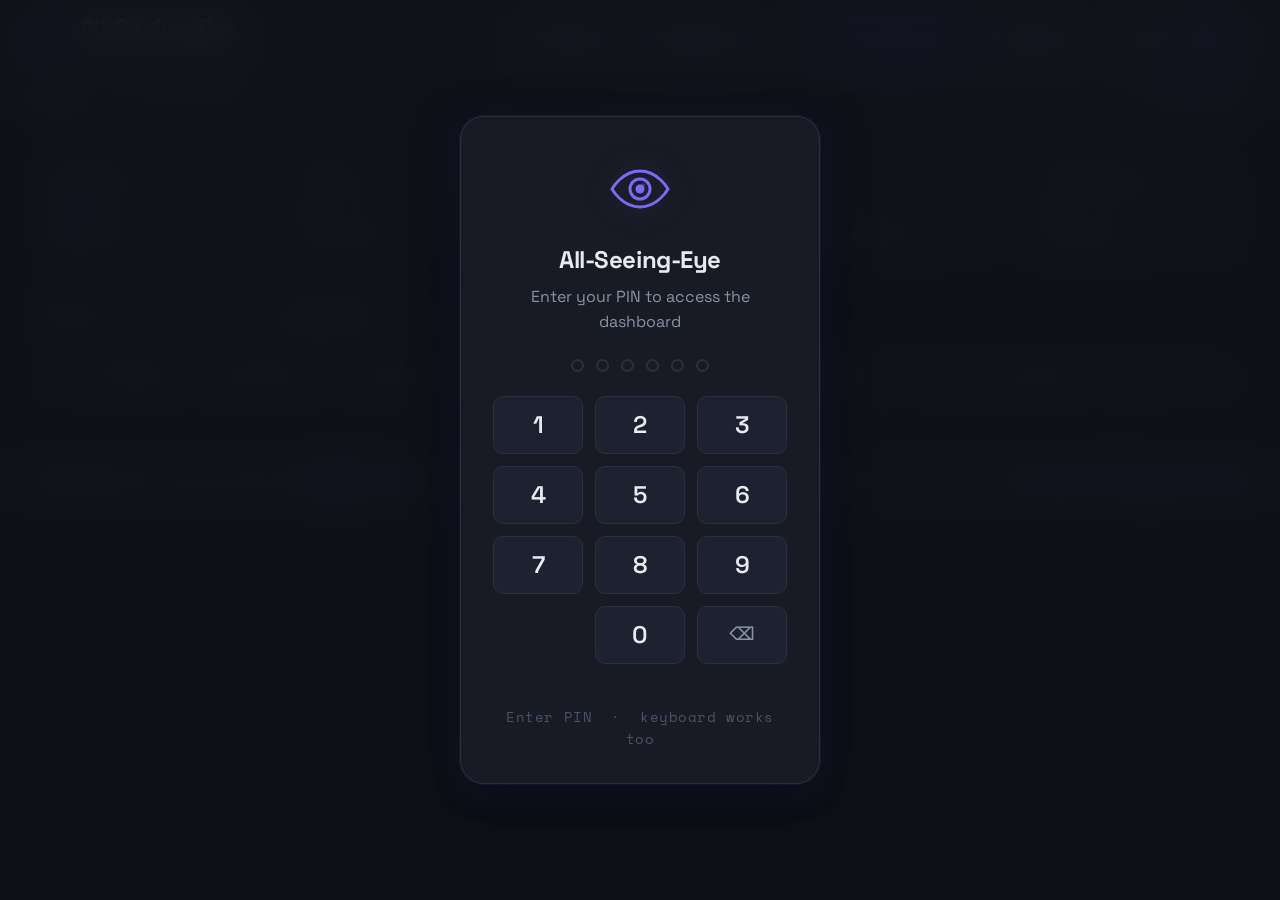
==== commit c084aad1: "feat: v1.3.0 — Modular CSS/JS + 500ms loading animation + .htaccess guide Split index.html (130KB) i" ====
--- a/index.html
+++ b/index.html
@@ -49,1168 +49,7 @@
   <link rel="preconnect" href="https://fonts.gstatic.com" crossorigin>
   <link href="https://fonts.googleapis.com/css2?family=Space+Grotesk:wght@300..700&family=Space+Mono:wght@400;700&display=swap" rel="stylesheet">
 
-  <style>
-    /* ═══════════════════════════════════════════════════════════
-       DESIGN TOKENS — type scale, spacing, color, radius
-    ═══════════════════════════════════════════════════════════ */
-    :root {
-      /* Type scale (fluid clamp) */
-      --text-xs:   clamp(0.75rem,  0.7rem  + 0.25vw, 0.875rem);
-      --text-sm:   clamp(0.875rem, 0.8rem  + 0.35vw, 1rem);
-      --text-base: clamp(1rem,     0.95rem + 0.25vw, 1.125rem);
-      --text-lg:   clamp(1.125rem, 1rem    + 0.75vw, 1.5rem);
-      --text-xl:   clamp(1.5rem,   1.2rem  + 1.25vw, 2rem);
-
-      /* Font families */
-      --font-display: 'Space Grotesk', system-ui, sans-serif;
-      --font-body:    'Space Grotesk', system-ui, sans-serif;
-      --font-mono:    'Space Mono', 'Courier New', monospace;
-
-      /* Spacing (4px grid) */
-      --space-1:  0.25rem;
-      --space-2:  0.5rem;
-      --space-3:  0.75rem;
-      --space-4:  1rem;
-      --space-5:  1.25rem;
-      --space-6:  1.5rem;
-      --space-8:  2rem;
-      --space-10: 2.5rem;
-      --space-12: 3rem;
-
-      /* Radius */
-      --radius-sm: 6px;
-      --radius-md: 10px;
-      --radius-lg: 16px;
-      --radius-xl: 24px;
-
-      /* Transition */
-      --ease: 180ms cubic-bezier(0.16, 1, 0.3, 1);
-    }
-
-    /* ── DARK MODE (default) ── */
-    :root, [data-theme="dark"] {
-      --bg:          #0f1117;
-      --surface:     #181b23;
-      --surface-2:   #1e2230;
-      --border:      #2a2f3d;
-      --border-soft: #232738;
-      --text:        #e8eaf0;
-      --text-muted:  #8892a4;
-      --text-faint:  #4a5168;
-
-      /* Accent: vivid violet-blue (eye-themed) */
-      --accent:       #7c6af7;
-      --accent-dim:   #5a4fd6;
-      --accent-glow:  rgba(124, 106, 247, 0.18);
-      --accent-soft:  rgba(124, 106, 247, 0.12);
-
-      /* Status */
-      --green:        #34d399;
-      --green-dim:    #065f46;
-      --green-soft:   rgba(52, 211, 153, 0.12);
-      --yellow:       #fbbf24;
-      --yellow-dim:   #78350f;
-      --yellow-soft:  rgba(251, 191, 36, 0.12);
-      --red:          #f87171;
-      --red-dim:      #7f1d1d;
-      --red-soft:     rgba(248, 113, 113, 0.12);
-      --blue:         #60a5fa;
-      --blue-soft:    rgba(96, 165, 250, 0.12);
-      --teal:         #2dd4bf;
-      --teal-soft:    rgba(45, 212, 191, 0.12);
-      --orange:       #fb923c;
-
-      --shadow-sm:  0 1px 3px rgba(0,0,0,0.4);
-      --shadow-md:  0 4px 16px rgba(0,0,0,0.5);
-      --shadow-lg:  0 16px 48px rgba(0,0,0,0.6);
-      --shadow-glow: 0 0 0 1px var(--accent-soft), 0 8px 32px rgba(124,106,247,0.15);
-    }
-
-    /* ── LIGHT MODE ── */
-    [data-theme="light"] {
-      --bg:          #f4f5f9;
-      --surface:     #ffffff;
-      --surface-2:   #f9fafc;
-      --border:      #e2e5ef;
-      --border-soft: #eaecf4;
-      --text:        #1a1d2e;
-      --text-muted:  #5a6278;
-      --text-faint:  #9aa0b4;
-
-      --accent:       #5a4fd6;
-      --accent-dim:   #3d35a8;
-      --accent-glow:  rgba(90, 79, 214, 0.12);
-      --accent-soft:  rgba(90, 79, 214, 0.08);
-
-      --green:        #059669;
-      --green-dim:    #d1fae5;
-      --green-soft:   rgba(5, 150, 105, 0.08);
-      --yellow:       #d97706;
-      --yellow-dim:   #fef3c7;
-      --yellow-soft:  rgba(217, 119, 6, 0.08);
-      --red:          #dc2626;
-      --red-dim:      #fee2e2;
-      --red-soft:     rgba(220, 38, 38, 0.08);
-      --blue:         #2563eb;
-      --blue-soft:    rgba(37, 99, 235, 0.08);
-      --teal:         #0d9488;
-      --teal-soft:    rgba(13, 148, 136, 0.08);
-      --orange:       #ea580c;
-
-      --shadow-sm:  0 1px 3px rgba(0,0,0,0.06);
-      --shadow-md:  0 4px 16px rgba(0,0,0,0.08);
-      --shadow-lg:  0 16px 48px rgba(0,0,0,0.12);
-      --shadow-glow: 0 0 0 1px var(--accent-soft), 0 8px 24px rgba(90,79,214,0.1);
-    }
-
-    /* ═══════════════════════════════════════════════════════════
-       BASE RESET
-    ═══════════════════════════════════════════════════════════ */
-    *, *::before, *::after {
-      box-sizing: border-box;
-      margin: 0; padding: 0;
-    }
-
-    html {
-      -webkit-font-smoothing: antialiased;
-      -moz-osx-font-smoothing: grayscale;
-      text-rendering: optimizeLegibility;
-      scroll-behavior: smooth;
-    }
-
-    body {
-      min-height: 100dvh;
-      font-family: var(--font-body);
-      font-size: var(--text-base);
-      color: var(--text);
-      background: var(--bg);
-      line-height: 1.6;
-      transition: background var(--ease), color var(--ease);
-    }
-
-    img, svg { display: block; }
-    button { cursor: pointer; border: none; background: none; font: inherit; color: inherit; }
-    input, select { font: inherit; color: inherit; }
-    a { color: inherit; text-decoration: none; }
-
-    /* ═══════════════════════════════════════════════════════════
-       PIN OVERLAY
-       Full-screen blur lock. Unlocks with correct 6-digit PIN.
-       SHA-256 of PIN stored — never plaintext.
-    ═══════════════════════════════════════════════════════════ */
-    #pin-overlay {
-      position: fixed; inset: 0; z-index: 9000;
-      background: color-mix(in srgb, var(--bg) 88%, transparent);
-      backdrop-filter: blur(20px) saturate(1.4);
-      -webkit-backdrop-filter: blur(20px) saturate(1.4);
-      display: flex; align-items: center; justify-content: center;
-      transition: opacity 0.35s ease;
-    }
-
-    #pin-overlay.unlocking {
-      opacity: 0;
-      pointer-events: none;
-    }
-
-    .pin-card {
-      background: var(--surface);
-      border: 1px solid var(--border);
-      border-radius: var(--radius-xl);
-      padding: var(--space-10) var(--space-8) var(--space-8);
-      width: min(360px, 92vw);
-      text-align: center;
-      box-shadow: var(--shadow-lg), var(--shadow-glow);
-      animation: card-in 0.4s cubic-bezier(0.34, 1.56, 0.64, 1);
-    }
-
-    @keyframes card-in {
-      from { transform: scale(0.85) translateY(16px); opacity: 0; }
-      to   { transform: scale(1) translateY(0);       opacity: 1; }
-    }
-
-    /* Eye SVG logo in PIN modal */
-    .pin-eye {
-      width: 64px; height: 64px;
-      margin: 0 auto var(--space-5);
-      color: var(--accent);
-      filter: drop-shadow(0 0 16px var(--accent-glow));
-    }
-
-    .pin-card h2 {
-      font-family: var(--font-display);
-      font-size: var(--text-lg);
-      font-weight: 700;
-      letter-spacing: -0.02em;
-      margin-bottom: var(--space-1);
-      color: var(--text);
-    }
-
-    .pin-card p {
-      font-size: var(--text-sm);
-      color: var(--text-muted);
-      margin-bottom: var(--space-6);
-    }
-
-    /* Dot indicators */
-    .pin-dots {
-      display: flex; justify-content: center;
-      gap: var(--space-3);
-      margin-bottom: var(--space-6);
-    }
-
-    .pin-dot {
-      width: 13px; height: 13px;
-      border-radius: 50%;
-      border: 2px solid var(--border);
-      background: transparent;
-      transition: all 0.15s ease;
-    }
-    .pin-dot.filled {
-      background: var(--accent);
-      border-color: var(--accent);
-      box-shadow: 0 0 10px var(--accent-glow);
-      transform: scale(1.1);
-    }
-    .pin-dot.error {
-      background: var(--red);
-      border-color: var(--red);
-      box-shadow: 0 0 10px rgba(248,113,113,0.4);
-      animation: dot-shake 0.4s ease;
-    }
-
-    @keyframes dot-shake {
-      0%,100% { transform: translateX(0); }
-      20%      { transform: translateX(-5px); }
-      60%      { transform: translateX(5px); }
-    }
-
-    /* Numpad grid */
-    .pin-grid {
-      display: grid;
-      grid-template-columns: repeat(3, 1fr);
-      gap: var(--space-3);
-      margin-bottom: var(--space-3);
-    }
-
-    .pin-btn {
-      height: 58px;
-      background: var(--surface-2);
-      border: 1px solid var(--border);
-      border-radius: var(--radius-md);
-      font-family: var(--font-display);
-      font-size: var(--text-lg);
-      font-weight: 600;
-      color: var(--text);
-      transition: background var(--ease), border-color var(--ease), transform 0.1s;
-      user-select: none;
-      -webkit-user-select: none;
-    }
-
-    .pin-btn:hover  { background: var(--border); border-color: var(--accent); }
-    .pin-btn:active { transform: scale(0.93); }
-
-    .pin-btn-del {
-      font-size: var(--text-base);
-      color: var(--text-muted);
-    }
-    .pin-btn-del:hover { color: var(--red); border-color: var(--red); }
-
-    .pin-error {
-      font-size: var(--text-xs);
-      color: var(--red);
-      min-height: 18px;
-      margin-top: var(--space-2);
-    }
-
-    .pin-hint {
-      font-size: var(--text-xs);
-      color: var(--text-faint);
-      margin-top: var(--space-3);
-      font-family: var(--font-mono);
-      letter-spacing: 0.04em;
-    }
-
-    /* ═══════════════════════════════════════════════════════════
-       HEADER
-    ═══════════════════════════════════════════════════════════ */
-    header {
-      background: var(--surface);
-      border-bottom: 1px solid var(--border);
-      padding: var(--space-4) var(--space-8);
-      display: flex;
-      align-items: center;
-      justify-content: space-between;
-      gap: var(--space-4);
-      flex-wrap: wrap;
-      position: sticky; top: 0; z-index: 100;
-      box-shadow: var(--shadow-sm);
-    }
-
-    /* Wordmark / logo */
-    .logo {
-      display: flex;
-      align-items: center;
-      gap: var(--space-3);
-    }
-
-    .logo-eye {
-      width: 36px; height: 36px;
-      color: var(--accent);
-      flex-shrink: 0;
-      filter: drop-shadow(0 0 8px var(--accent-glow));
-      transition: filter var(--ease);
-    }
-    .logo:hover .logo-eye { filter: drop-shadow(0 0 16px var(--accent-glow)); }
-
-    .logo-text {
-      display: flex;
-      flex-direction: column;
-      gap: 1px;
-    }
-
-    .logo-title {
-      font-family: var(--font-display);
-      font-size: var(--text-lg);
-      font-weight: 700;
-      letter-spacing: -0.03em;
-      line-height: 1;
-      color: var(--text);
-    }
-
-    .logo-sub {
-      font-size: var(--text-xs);
-      color: var(--text-faint);
-      letter-spacing: 0.06em;
-      text-transform: uppercase;
-      font-weight: 500;
-    }
-
-    /* Header action buttons */
-    .header-actions {
-      display: flex;
-      align-items: center;
-      gap: var(--space-2);
-      flex-wrap: wrap;
-    }
-
-    /* Universal button styles */
-    .btn {
-      display: inline-flex;
-      align-items: center;
-      gap: var(--space-2);
-      padding: var(--space-2) var(--space-4);
-      border-radius: var(--radius-md);
-      font-family: var(--font-display);
-      font-size: var(--text-sm);
-      font-weight: 600;
-      border: 1px solid var(--border);
-      background: var(--surface-2);
-      color: var(--text);
-      transition: all var(--ease);
-      white-space: nowrap;
-      cursor: pointer;
-    }
-    .btn:hover { background: var(--border); border-color: var(--accent); color: var(--accent); }
-
-    .btn-accent {
-      background: var(--accent-soft);
-      border-color: var(--accent);
-      color: var(--accent);
-    }
-    .btn-accent:hover { background: var(--accent); color: #fff; border-color: var(--accent); }
-
-    .btn-icon {
-      padding: var(--space-2);
-      width: 36px; height: 36px;
-      justify-content: center;
-    }
-
-
-    /* ═══════════════════════════════════════════════════════════
-       STATUS BAR (live / refresh countdown)
-    ═══════════════════════════════════════════════════════════ */
-    .status-bar {
-      background: var(--surface);
-      border-bottom: 1px solid var(--border-soft);
-      padding: var(--space-2) var(--space-8);
-      display: flex;
-      align-items: center;
-      justify-content: space-between;
-      gap: var(--space-4);
-      font-size: var(--text-xs);
-      color: var(--text-faint);
-      flex-wrap: wrap;
-    }
-
-    .live-pill {
-      display: inline-flex;
-      align-items: center;
-      gap: var(--space-2);
-      color: var(--green);
-      font-weight: 600;
-      font-family: var(--font-mono);
-      letter-spacing: 0.04em;
-    }
-
-    .live-dot {
-      width: 7px; height: 7px;
-      border-radius: 50%;
-      background: var(--green);
-      box-shadow: 0 0 6px var(--green);
-      animation: live-pulse 2s infinite;
-    }
-
-    @keyframes live-pulse {
-      0%,100% { opacity: 1; transform: scale(1); }
-      50%      { opacity: 0.4; transform: scale(0.85); }
-    }
-
-    .progress-track {
-      width: 100px; height: 2px;
-      background: var(--border);
-      border-radius: 1px;
-      overflow: hidden;
-    }
-
-    .progress-fill {
-      height: 100%;
-      background: var(--accent);
-      border-radius: 1px;
-      transition: width 1s linear;
-    }
-
-    /* ═══════════════════════════════════════════════════════════
-       STATS CARDS
-    ═══════════════════════════════════════════════════════════ */
-    .stats-row {
-      display: grid;
-      grid-template-columns: repeat(5, 1fr);
-      gap: var(--space-4);
-      padding: var(--space-6) var(--space-8);
-    }
-
-    @media (max-width: 900px) {
-      .stats-row { grid-template-columns: repeat(3, 1fr); }
-    }
-    @media (max-width: 600px) {
-      .stats-row { grid-template-columns: repeat(2, 1fr); padding: var(--space-4); }
-    }
-
-    .stat-card {
-      background: var(--surface);
-      border: 1px solid var(--border);
-      border-radius: var(--radius-lg);
-      padding: var(--space-4) var(--space-5);
-      transition: border-color var(--ease), box-shadow var(--ease);
-      cursor: default;
-    }
-    .stat-card:hover { border-color: var(--accent); box-shadow: var(--shadow-glow); }
-
-    .stat-label {
-      font-size: var(--text-xs);
-      font-weight: 600;
-      letter-spacing: 0.08em;
-      text-transform: uppercase;
-      color: var(--text-faint);
-      margin-bottom: var(--space-2);
-    }
-
-    .stat-value {
-      font-family: var(--font-display);
-      font-size: var(--text-xl);
-      font-weight: 700;
-      letter-spacing: -0.03em;
-      line-height: 1;
-      color: var(--text);
-    }
-
-    .stat-sub {
-      font-size: var(--text-xs);
-      color: var(--text-faint);
-      margin-top: var(--space-1);
-      font-weight: 400;
-    }
-
-    /* ═══════════════════════════════════════════════════════════
-       ALERT BANNER
-    ═══════════════════════════════════════════════════════════ */
-    .alert-banner {
-      margin: 0 var(--space-8) var(--space-4);
-      background: var(--red-soft);
-      border: 1px solid color-mix(in srgb, var(--red) 35%, transparent);
-      border-radius: var(--radius-lg);
-      padding: var(--space-4) var(--space-5);
-      display: flex;
-      align-items: flex-start;
-      gap: var(--space-3);
-      font-size: var(--text-sm);
-      line-height: 1.6;
-    }
-
-    .alert-banner .alert-icon { font-size: 18px; flex-shrink: 0; }
-
-    /* ═══════════════════════════════════════════════════════════
-       CONTROLS BAR (search, sort, filters)
-    ═══════════════════════════════════════════════════════════ */
-    .controls {
-      padding: 0 var(--space-8) var(--space-4);
-      display: flex;
-      align-items: center;
-      gap: var(--space-3);
-      flex-wrap: wrap;
-    }
-
-    .search-wrap {
-      position: relative;
-      flex: 0 0 auto;
-    }
-
-    .search-icon {
-      position: absolute;
-      left: var(--space-3);
-      top: 50%; transform: translateY(-50%);
-      color: var(--text-faint);
-      pointer-events: none;
-      font-size: 14px;
-    }
-
-    .search-input {
-      background: var(--surface);
-      border: 1px solid var(--border);
-      border-radius: var(--radius-md);
-      padding: var(--space-2) var(--space-4) var(--space-2) var(--space-8);
-      font-size: var(--text-sm);
-      color: var(--text);
-      width: 220px;
-      outline: none;
-      transition: border-color var(--ease), box-shadow var(--ease);
-    }
-    .search-input:focus { border-color: var(--accent); box-shadow: 0 0 0 3px var(--accent-soft); }
-    .search-input::placeholder { color: var(--text-faint); }
-
-    .sort-select {
-      background: var(--surface);
-      border: 1px solid var(--border);
-      border-radius: var(--radius-md);
-      padding: var(--space-2) var(--space-4);
-      font-size: var(--text-sm);
-      font-family: var(--font-display);
-      color: var(--text);
-      cursor: pointer;
-      outline: none;
-      transition: border-color var(--ease);
-    }
-    .sort-select:focus { border-color: var(--accent); }
-
-    .filter-btn {
-      display: inline-flex;
-      align-items: center;
-      gap: var(--space-2);
-      padding: var(--space-2) var(--space-4);
-      border: 1px solid var(--border);
-      border-radius: var(--radius-md);
-      background: var(--surface);
-      font-size: var(--text-sm);
-      font-family: var(--font-display);
-      font-weight: 500;
-      color: var(--text-muted);
-      transition: all var(--ease);
-      cursor: pointer;
-    }
-    .filter-btn:hover { border-color: var(--accent); color: var(--accent); }
-    .filter-btn.active {
-      background: var(--accent-soft);
-      border-color: var(--accent);
-      color: var(--accent);
-      font-weight: 600;
-    }
-
-    /* ═══════════════════════════════════════════════════════════
-       TABLE
-    ═══════════════════════════════════════════════════════════ */
-    .table-wrap {
-      padding: 0 var(--space-8) var(--space-12);
-      overflow-x: auto;
-    }
-
-    table {
-      width: 100%;
-      border-collapse: collapse;
-      min-width: 960px;
-    }
-
-    thead th {
-      background: var(--surface);
-      border-bottom: 2px solid var(--border);
-      padding: var(--space-3) var(--space-4);
-      text-align: left;
-      font-family: var(--font-display);
-      font-size: var(--text-xs);
-      font-weight: 700;
-      letter-spacing: 0.08em;
-      text-transform: uppercase;
-      color: var(--text-faint);
-      white-space: nowrap;
-      position: sticky; top: 0; z-index: 5;
-    }
-
-    tbody tr {
-      border-bottom: 1px solid var(--border-soft);
-      transition: background var(--ease);
-    }
-    tbody tr:hover { background: var(--surface); }
-    tbody tr.is-custom { border-left: 3px solid var(--accent); }
-
-    td {
-      padding: var(--space-3) var(--space-4);
-      vertical-align: middle;
-      font-size: var(--text-sm);
-      white-space: nowrap;
-    }
-
-    /* Rank cell */
-    .td-rank {
-      font-family: var(--font-mono);
-      font-size: var(--text-xs);
-      color: var(--text-faint);
-      text-align: center;
-      width: 40px;
-    }
-
-    /* Domain cell */
-    .domain-cell {
-      display: flex;
-      align-items: center;
-      gap: var(--space-3);
-      min-width: 180px;
-    }
-
-    .favicon-wrap {
-      width: 22px; height: 22px;
-      border-radius: 5px;
-      background: var(--border);
-      flex-shrink: 0;
-      overflow: hidden;
-      display: flex; align-items: center; justify-content: center;
-    }
-    .favicon-wrap img { width: 18px; height: 18px; border-radius: 3px; }
-
-    .domain-link {
-      font-family: var(--font-display);
-      font-weight: 600;
-      font-size: var(--text-sm);
-      color: var(--text);
-      transition: color var(--ease);
-    }
-    .domain-link:hover { color: var(--accent); }
-
-    /* Category badge */
-    .cat-badge {
-      display: inline-flex;
-      align-items: center;
-      padding: 2px var(--space-3);
-      border-radius: var(--radius-sm);
-      font-size: var(--text-xs);
-      font-weight: 700;
-      letter-spacing: 0.06em;
-      text-transform: uppercase;
-      border: 1px solid;
-    }
-
-    .cat-search   { color: #60a5fa; border-color: rgba(96,165,250,0.3);  background: rgba(96,165,250,0.08); }
-    .cat-social   { color: #a78bfa; border-color: rgba(167,139,250,0.3); background: rgba(167,139,250,0.08); }
-    .cat-video    { color: #f87171; border-color: rgba(248,113,113,0.3); background: rgba(248,113,113,0.08); }
-    .cat-shop     { color: #fb923c; border-color: rgba(251,146,60,0.3);  background: rgba(251,146,60,0.08); }
-    .cat-ai       { color: #2dd4bf; border-color: rgba(45,212,191,0.3);  background: rgba(45,212,191,0.08); }
-    .cat-news     { color: #fbbf24; border-color: rgba(251,191,36,0.3);  background: rgba(251,191,36,0.08); }
-    .cat-dev      { color: #34d399; border-color: rgba(52,211,153,0.3);  background: rgba(52,211,153,0.08); }
-    .cat-content  { color: #e8eaf0; border-color: rgba(232,234,240,0.2); background: rgba(232,234,240,0.05); }
-    .cat-cloud    { color: #fb923c; border-color: rgba(251,146,60,0.3);  background: rgba(251,146,60,0.08); }
-    .cat-comm     { color: #a78bfa; border-color: rgba(167,139,250,0.3); background: rgba(167,139,250,0.08); }
-    .cat-product  { color: #60a5fa; border-color: rgba(96,165,250,0.3);  background: rgba(96,165,250,0.08); }
-    .cat-custom   { color: #2dd4bf; border-color: rgba(45,212,191,0.3);  background: rgba(45,212,191,0.08); }
-
-    /* Status cell */
-    .status-cell {
-      display: flex;
-      align-items: center;
-      gap: var(--space-2);
-      min-width: 110px;
-    }
-
-    .status-dot {
-      width: 8px; height: 8px;
-      border-radius: 50%;
-      flex-shrink: 0;
-    }
-    .dot-up   { background: var(--green); box-shadow: 0 0 6px var(--green); animation: live-pulse 2.5s infinite; }
-    .dot-down { background: var(--red);   box-shadow: 0 0 6px var(--red); }
-    .dot-unknown { background: var(--text-faint); }
-
-    .status-label {
-      font-family: var(--font-display);
-      font-size: var(--text-xs);
-      font-weight: 700;
-      letter-spacing: 0.06em;
-    }
-    .status-up   { color: var(--green); }
-    .status-down { color: var(--red); }
-
-    /* Sparkline */
-    .sparkline {
-      display: flex;
-      align-items: flex-end;
-      gap: 2px;
-      height: 20px;
-      margin-left: var(--space-1);
-    }
-
-    .spark {
-      width: 4px;
-      border-radius: 2px;
-      background: var(--green);
-      min-height: 3px;
-    }
-    .spark.down  { background: var(--red); }
-    .spark.empty { background: var(--border); opacity: 0.5; }
-
-    /* Latency */
-    .latency {
-      font-family: var(--font-mono);
-      font-size: var(--text-xs);
-      font-weight: 700;
-      min-width: 60px;
-    }
-    .lat-fast   { color: var(--green); }
-    .lat-ok     { color: var(--yellow); }
-    .lat-slow   { color: var(--red); }
-    .lat-none   { color: var(--text-faint); }
-
-    /* SSL */
-    .ssl-cell {
-      display: flex;
-      align-items: center;
-      gap: var(--space-2);
-      min-width: 100px;
-    }
-
-    .ssl-days {
-      font-family: var(--font-mono);
-      font-size: var(--text-xs);
-      font-weight: 700;
-    }
-    .ssl-ok      { color: var(--green); }
-    .ssl-warn    { color: var(--yellow); }
-    .ssl-urgent  { color: var(--red); }
-    .ssl-expired { color: var(--red); }
-    .ssl-unknown { color: var(--text-faint); }
-
-    .le-badge {
-      font-size: 9px;
-      font-weight: 700;
-      padding: 1px 5px;
-      border-radius: 4px;
-      background: var(--green-soft);
-      border: 1px solid color-mix(in srgb, var(--green) 30%, transparent);
-      color: var(--green);
-      letter-spacing: 0.04em;
-    }
-
-    /* ─── Info cells with tooltips ─── */
-    .info-cell {
-      position: relative;
-      cursor: default;
-    }
-
-    /* The visible badge inside an info-cell */
-    .info-badge {
-      display: inline-flex;
-      align-items: center;
-      padding: 2px var(--space-3);
-      border-radius: var(--radius-sm);
-      font-family: var(--font-display);
-      font-size: var(--text-xs);
-      font-weight: 600;
-      border: 1px solid var(--border);
-      background: var(--surface-2);
-      color: var(--text-muted);
-      white-space: nowrap;
-      cursor: help;
-      transition: border-color var(--ease);
-    }
-
-    /* NS provider colours */
-    .ns-google  { color: #4285f4; border-color: rgba(66,133,244,0.4);  background: rgba(66,133,244,0.08); }
-    .ns-aws     { color: #fb923c; border-color: rgba(251,146,60,0.4);  background: rgba(251,146,60,0.08); }
-    .ns-cf      { color: #f97316; border-color: rgba(249,115,22,0.4);  background: rgba(249,115,22,0.08); }
-    .ns-azure   { color: #3b82f6; border-color: rgba(59,130,246,0.4);  background: rgba(59,130,246,0.08); }
-    .ns-nsone   { color: #a78bfa; border-color: rgba(167,139,250,0.4); background: rgba(167,139,250,0.08); }
-    .ns-akamai  { color: #22d3ee; border-color: rgba(34,211,238,0.4);  background: rgba(34,211,238,0.08); }
-    .ns-wiki    { color: #e8eaf0; border-color: rgba(232,234,240,0.3); background: rgba(232,234,240,0.06); }
-    .ns-own     { color: var(--text-muted); border-color: var(--border); background: var(--surface-2); }
-
-    /* MX provider colours */
-    .mx-google    { color: #4285f4; border-color: rgba(66,133,244,0.4);  background: rgba(66,133,244,0.08); }
-    .mx-microsoft { color: #3b82f6; border-color: rgba(59,130,246,0.4);  background: rgba(59,130,246,0.08); }
-    .mx-proton    { color: #8b5cf6; border-color: rgba(139,92,246,0.4);  background: rgba(139,92,246,0.08); }
-    .mx-amazon    { color: #fb923c; border-color: rgba(251,146,60,0.4);  background: rgba(251,146,60,0.08); }
-    .mx-mimecast  { color: #2dd4bf; border-color: rgba(45,212,191,0.4);  background: rgba(45,212,191,0.08); }
-    .mx-own       { color: var(--text-muted); border-color: var(--border); background: var(--surface-2); }
-    .mx-none      { color: var(--text-faint); border-color: var(--border); background: transparent; }
-
-    /* DMARC */
-    .dmarc-reject     { color: var(--green);  border-color: rgba(52,211,153,0.4); background: var(--green-soft); }
-    .dmarc-quarantine { color: var(--teal);   border-color: rgba(45,212,191,0.4); background: var(--teal-soft); }
-    .dmarc-none       { color: var(--yellow); border-color: rgba(251,191,36,0.4); background: var(--yellow-soft); }
-    .dmarc-missing    { color: var(--red);    border-color: rgba(248,113,113,0.4);background: var(--red-soft); }
-
-    /* SPF */
-    .spf-pass    { color: var(--green);  border-color: rgba(52,211,153,0.4);  background: var(--green-soft); }
-    .spf-soft    { color: var(--yellow); border-color: rgba(251,191,36,0.4);  background: var(--yellow-soft); }
-    .spf-missing { color: var(--red);    border-color: rgba(248,113,113,0.4); background: var(--red-soft); }
-
-    /* ─── Tooltip ─── */
-    .tooltip-host {
-      position: relative;
-      display: inline-block;
-    }
-
-    .tooltip-box {
-      display: none;
-      position: absolute;
-      z-index: 200;
-      top: calc(100% + 8px);
-      left: 0;
-      background: var(--surface-2);
-      border: 1px solid var(--accent);
-      border-radius: var(--radius-md);
-      padding: var(--space-3) var(--space-4);
-      min-width: 260px;
-      max-width: 340px;
-      box-shadow: var(--shadow-lg);
-      pointer-events: none;
-    }
-
-    .tooltip-host:hover .tooltip-box { display: block; }
-
-    .tt-title {
-      font-size: var(--text-xs);
-      font-weight: 700;
-      letter-spacing: 0.08em;
-      text-transform: uppercase;
-      color: var(--accent);
-      margin-bottom: var(--space-2);
-      padding-bottom: var(--space-2);
-      border-bottom: 1px solid var(--border);
-    }
-
-    .tt-row {
-      display: flex;
-      gap: var(--space-3);
-      padding: var(--space-1) 0;
-      border-bottom: 1px solid var(--border-soft);
-      font-size: var(--text-xs);
-    }
-    .tt-row:last-child { border-bottom: none; }
-
-    .tt-label {
-      color: var(--text-faint);
-      min-width: 56px;
-      flex-shrink: 0;
-      font-weight: 600;
-    }
-
-    .tt-val {
-      color: var(--text-muted);
-      font-family: var(--font-mono);
-      word-break: break-all;
-      white-space: normal;
-      line-height: 1.5;
-    }
-
-    /* Delete row button */
-    .del-btn {
-      padding: var(--space-1) var(--space-2);
-      border-radius: var(--radius-sm);
-      color: var(--text-faint);
-      font-size: 13px;
-      transition: color var(--ease);
-      cursor: pointer;
-    }
-    .del-btn:hover { color: var(--red); }
-
-    /* ═══════════════════════════════════════════════════════════
-       ADD DOMAIN MODAL
-    ═══════════════════════════════════════════════════════════ */
-    #add-overlay {
-      display: none;
-      position: fixed; inset: 0; z-index: 8000;
-      background: color-mix(in srgb, var(--bg) 70%, transparent);
-      backdrop-filter: blur(8px);
-      -webkit-backdrop-filter: blur(8px);
-      align-items: center;
-      justify-content: center;
-    }
-    #add-overlay.open { display: flex; }
-
-    .add-modal {
-      background: var(--surface);
-      border: 1px solid var(--border);
-      border-radius: var(--radius-xl);
-      padding: var(--space-8);
-      width: min(480px, 94vw);
-      box-shadow: var(--shadow-lg), var(--shadow-glow);
-      animation: card-in 0.25s cubic-bezier(0.34, 1.56, 0.64, 1);
-    }
-
-    .add-modal h3 {
-      font-family: var(--font-display);
-      font-size: var(--text-lg);
-      font-weight: 700;
-      letter-spacing: -0.02em;
-      color: var(--text);
-      margin-bottom: var(--space-1);
-    }
-
-    .add-modal .modal-sub {
-      font-size: var(--text-sm);
-      color: var(--text-muted);
-      margin-bottom: var(--space-6);
-      line-height: 1.6;
-    }
-
-    .form-row {
-      display: flex;
-      gap: var(--space-3);
-      margin-bottom: var(--space-4);
-      flex-wrap: wrap;
-    }
-
-    .form-input, .form-select {
-      background: var(--surface-2);
-      border: 1px solid var(--border);
-      border-radius: var(--radius-md);
-      padding: var(--space-3) var(--space-4);
-      font-size: var(--text-sm);
-      font-family: var(--font-display);
-      color: var(--text);
-      outline: none;
-      transition: border-color var(--ease), box-shadow var(--ease);
-    }
-    .form-input { flex: 1; min-width: 160px; }
-    .form-input:focus { border-color: var(--accent); box-shadow: 0 0 0 3px var(--accent-soft); }
-    .form-input::placeholder { color: var(--text-faint); }
-    .form-select { cursor: pointer; }
-    .form-select:focus { border-color: var(--accent); }
-
-    /* Queued domain tags */
-    .queued-tags {
-      display: flex;
-      flex-wrap: wrap;
-      gap: var(--space-2);
-      min-height: 8px;
-      margin-bottom: var(--space-4);
-    }
-
-    .queued-tag {
-      display: inline-flex;
-      align-items: center;
-      gap: var(--space-2);
-      padding: var(--space-1) var(--space-3);
-      background: var(--accent-soft);
-      border: 1px solid var(--accent);
-      border-radius: var(--radius-sm);
-      font-size: var(--text-xs);
-      font-weight: 600;
-      color: var(--accent);
-    }
-
-    .queued-tag button {
-      color: var(--text-faint);
-      font-size: 12px;
-      line-height: 1;
-      transition: color var(--ease);
-    }
-    .queued-tag button:hover { color: var(--red); }
-
-    /* Modal note */
-    .modal-note {
-      font-size: var(--text-xs);
-      color: var(--text-faint);
-      background: var(--surface-2);
-      border: 1px solid var(--border-soft);
-      border-radius: var(--radius-md);
-      padding: var(--space-3) var(--space-4);
-      margin-bottom: var(--space-5);
-      line-height: 1.6;
-    }
-
-    .modal-actions {
-      display: flex;
-      justify-content: flex-end;
-      gap: var(--space-3);
-    }
-
-    .btn-cancel {
-      border-color: var(--border);
-      color: var(--text-muted);
-    }
-    .btn-cancel:hover { border-color: var(--red); color: var(--red); background: var(--red-soft); }
-
-    /* ═══════════════════════════════════════════════════════════
-       FOOTER
-    ═══════════════════════════════════════════════════════════ */
-    footer {
-      background: var(--surface);
-      border-top: 1px solid var(--border);
-      padding: var(--space-5) var(--space-8);
-      display: flex;
-      align-items: center;
-      justify-content: space-between;
-      font-size: var(--text-xs);
-      color: var(--text-faint);
-      flex-wrap: wrap;
-      gap: var(--space-4);
-    }
-
-    footer a { color: var(--accent); transition: color var(--ease); }
-    footer a:hover { color: var(--text); }
-
-    .mit-tag {
-      padding: 2px var(--space-2);
-      border-radius: var(--radius-sm);
-      background: var(--accent-soft);
-      border: 1px solid var(--accent);
-      color: var(--accent);
-      font-weight: 700;
-      font-size: 10px;
-      letter-spacing: 0.06em;
-    }
-
-    /* ═══════════════════════════════════════════════════════════
-       MOBILE TWEAKS
-    ═══════════════════════════════════════════════════════════ */
-    @media (max-width: 640px) {
-      header { padding: var(--space-3) var(--space-4); }
-      .status-bar, .controls, .table-wrap { padding-left: var(--space-4); padding-right: var(--space-4); }
-      .stats-row { padding: var(--space-4); }
-      .alert-banner { margin-left: var(--space-4); margin-right: var(--space-4); }
-      footer { flex-direction: column; padding: var(--space-5) var(--space-4); }
-    }
-
-    @media (max-width: 420px) {
-      .logo-sub { display: none; }
-      .search-input { width: 160px; }
-    }
-
-    /* ═══════════════════════════════════════════════════════════
-       SKELETON LOADER (shown while initial DNS check runs)
-    ═══════════════════════════════════════════════════════════ */
-    @keyframes skeleton-sweep {
-      0%   { background-position: -400px 0; }
-      100% { background-position: 400px 0; }
-    }
-
-    .skeleton {
-      background: linear-gradient(90deg,
-        var(--border-soft) 25%,
-        var(--border) 50%,
-        var(--border-soft) 75%
-      );
-      background-size: 800px 100%;
-      animation: skeleton-sweep 1.4s ease infinite;
-      border-radius: var(--radius-sm);
-    }
-
-    .skeleton-row td > * {
-      display: inline-block;
-      height: 14px;
-      border-radius: var(--radius-sm);
-    }
-
-    /* ═══════════════════════════════════════════════════════════
-       THEME SWITCH — pill toggle
-       Unchecked = dark (moon left), Checked = light (sun right)
-    ═══════════════════════════════════════════════════════════ */
-    .theme-switch {
-      display: flex;
-      align-items: center;
-      cursor: pointer;
-      user-select: none;
-      -webkit-user-select: none;
-    }
-    .theme-switch input[type="checkbox"] { display: none; }
-
-    .theme-track {
-      position: relative;
-      width: 58px; height: 30px;
-      background: var(--surface-2);
-      border: 1px solid var(--border);
-      border-radius: 15px;
-      display: flex;
-      align-items: center;
-      transition: background var(--ease), border-color var(--ease);
-    }
-    .theme-switch:hover .theme-track { border-color: var(--accent); }
-
-    .theme-thumb {
-      position: absolute;
-      left: 3px;
-      width: 22px; height: 22px;
-      background: var(--accent);
-      border-radius: 50%;
-      transition: transform 0.22s cubic-bezier(0.34,1.56,0.64,1);
-      box-shadow: 0 1px 4px rgba(0,0,0,0.35);
-      z-index: 1;
-    }
-    /* checked = light mode → slide thumb right */
-    .theme-switch input:checked ~ .theme-track .theme-thumb {
-      transform: translateX(28px);
-    }
-    .theme-icon {
-      position: absolute;
-      font-size: 12px;
-      line-height: 1;
-      z-index: 0;
-      pointer-events: none;
-    }
-    .theme-icon-dark  { left: 6px;  }
-    .theme-icon-light { right: 5px; }
-
-
-    /* Webhook and info modals — show as flex when .open */
-    #webhook-modal.open, #info-modal.open {
-      display: flex !important;
-    }
-
-
-    /* ── Per-row refresh button ── */
-    .td-actions {
-      display: flex;
-      align-items: center;
-      gap: var(--space-1);
-      white-space: nowrap;
-    }
-
-    .row-refresh-btn {
-      padding: 3px 6px;
-      border-radius: var(--radius-sm);
-      color: var(--text-faint);
-      font-size: 14px;
-      line-height: 1;
-      transition: color var(--ease), transform 0.2s;
-      cursor: pointer;
-      background: none;
-      border: none;
-    }
-    .row-refresh-btn:hover { color: var(--accent); transform: rotate(30deg); }
-
-    @keyframes spin {
-      from { transform: rotate(0deg); }
-      to   { transform: rotate(360deg); }
-    }
-
-  </style>
+    <link rel="stylesheet" href="app.css">
 </head>
 <body>
 
@@ -1365,6 +204,12 @@
 <!-- ════════════════════════════════════════════════════════════
      STAT CARDS
 ═════════════════════════════════════════════════════════════ -->
+<!-- SCAN PROGRESS BAR — animated sweep shown during a full refresh.
+     Hidden by default (class="hidden"), shown by checkAll() in app.js -->
+<div class="scan-progress-wrap hidden" id="scan-progress-wrap">
+  <div class="scan-progress-bar"></div>
+</div>
+
 <div class="stats-row">
   <div class="stat-card">
     <div class="stat-label">Domains</div>
@@ -1528,1441 +373,7 @@
 <!-- ════════════════════════════════════════════════════════════
      JAVASCRIPT
 ════════════════════════════════════════════════════════════ -->
-<script>
-
-/* ════════════════════════════════════════════════════════════════
-   THE ALL SEEING EYE — Core JavaScript
-   ════════════════════════════════════════════════════════════════
-
-   ARCHITECTURE
-   ─────────────────────────────────────────────────────────────
-   1. SHA-256       — pure-JS hash for PIN verification (no crypto.subtle)
-   2. PIN gate      — 6-digit PIN check via inline onclick attributes
-   3. Theme switch  — dark/light toggle via checkbox, no storage needed
-   4. Domain data   — BUILTIN top-30 list + TOOLTIPS for hover details
-   5. Live state    — domainState{} holds up/latency/history per domain
-   6. DNS checks    — Cloudflare DoH API (cloudflare-dns.com/dns-query)
-   7. Render        — renderTable() builds the tbody HTML from DOMAINS[]
-   8. Stats         — updateStats() refreshes the 5 header cards
-   9. Add domain    — confirmAddDomains() adds + immediately checks new domains
-  10. Export        — exportCSV() / saveDomainsStats() write data files
-  11. Webhook       — checkWebhookMode() detects headless cron invocation
-  12. Auto-refresh  — setInterval countdown, triggerRefresh() resets it
-
-   KNOWN CHALLENGES SOLVED
-   ─────────────────────────────────────────────────────────────
-   • SHA-256 caching bug: function must be stateless (no sha256.h/k cache)
-   • onclick vs addEventListener: sandboxed iframes block DOMContentLoaded;
-     all interactive elements use inline onclick/oninput/onchange instead
-   • PIN double-fire: only 'click' is used (not mousedown+touchstart+click)
-   • Add domain flow: pendingQueue must be captured BEFORE clearing
-   • Async initDashboard: PIN overlay hides BEFORE the async init starts,
-     so the user sees the dashboard immediately even if checks take time
-   ════════════════════════════════════════════════════════════════ */
-
-
-/* ────────────────────────────────────────────────────────────────
-   1. SHA-256 — stateless, recomputes primes each call
-   No caching on the function object (that caused wrong hashes on repeat calls)
-   ──────────────────────────────────────────────────────────────── */
-function sha256(ascii) {
-  /* Stateless SHA-256 — recomputes primes each call, no caching bug */
-  function rightRotate(value, amount) {
-    return (value >>> amount) | (value << (32 - amount));
-  }
-  var maxWord = Math.pow(2, 32);
-  var i, j, result = '', words = [];
-  var asciiBitLength = ascii.length * 8;
-  var hash = [], k = [], isComposite = {};
-  for (var candidate = 2; hash.length < 8 || k.length < 64; candidate++) {
-    if (!isComposite[candidate]) {
-      for (i = 0; i < 313; i += candidate) isComposite[i] = candidate;
-      if (hash.length < 8)  hash.push((Math.pow(candidate, .5)   * maxWord) | 0);
-      if (k.length   < 64) k.push(   (Math.pow(candidate, 1/3) * maxWord) | 0);
-    }
-  }
-  ascii += '\x80';
-  while (ascii.length % 64 !== 56) ascii += '\x00';
-  for (i = 0; i < ascii.length; i++) {
-    j = ascii.charCodeAt(i);
-    words[i >> 2] |= j << ((3 - i % 4) * 8);
-  }
-  words.push(0, asciiBitLength);
-  for (j = 0; j < words.length;) {
-    var w = words.slice(j, j += 16);
-    var oldHash = hash.slice(0);
-    for (i = 0; i < 64; i++) {
-      var w15 = w[i - 15], w2 = w[i - 2];
-      var a = oldHash[0], e = oldHash[4];
-      var temp1 = oldHash[7]
-        + (rightRotate(e, 6) ^ rightRotate(e, 11) ^ rightRotate(e, 25))
-        + ((e & oldHash[5]) ^ (~e & oldHash[6]))
-        + k[i]
-        + (w[i] = i < 16 ? w[i] : (
-            w[i-16]
-            + (rightRotate(w15, 7) ^ rightRotate(w15, 18) ^ (w15 >>> 3))
-            + w[i-7]
-            + (rightRotate(w2, 17) ^ rightRotate(w2, 19) ^ (w2 >>> 10))
-          ) | 0);
-      var temp2 = (rightRotate(a, 2) ^ rightRotate(a, 13) ^ rightRotate(a, 22))
-        + ((a & oldHash[1]) ^ (a & oldHash[2]) ^ (oldHash[1] & oldHash[2]));
-      oldHash = [temp1 + temp2 | 0, a, oldHash[1], oldHash[2],
-                 oldHash[3] + temp1 | 0, e, oldHash[5], oldHash[6]];
-    }
-    for (i = 0; i < 8; i++) hash[i] = hash[i] + oldHash[i] | 0;
-  }
-  for (i = 0; i < 8; i++) {
-    for (j = 3; j + 1; j--) {
-      var b = (hash[i] >> (j * 8)) & 255;
-      result += ((b < 16) ? '0' : '') + b.toString(16);
-    }
-  }
-  return result;
-}
-
-
-/* ────────────────────────────────────────────────────────────────
-   2. PIN GATE
-   PIN "123456" → stored as SHA-256 hash only. Never plaintext.
-   Buttons use onclick attributes (set in HTML) — no event listeners.
-   Physical keyboard also works via the keydown handler below.
-   ──────────────────────────────────────────────────────────────── */
-var PIN_HASH = '8d969eef6ecad3c29a3a629280e686cf0c3f5d5a86aff3ca12020c923adc6c92';
-var pinBuffer = '';
-
-function pinUpdateDots(mode) {
-  for (var i = 0; i < 6; i++) {
-    var dot = document.getElementById('dot-' + i);
-    if (!dot) continue;
-    dot.className = 'pin-dot';
-    if (mode === 'error')      dot.classList.add('error');
-    else if (i < pinBuffer.length) dot.classList.add('filled');
-  }
-}
-
-/* Called by onclick="pinDigit('N')" on each numpad button */
-function pinDigit(d) {
-  if (pinBuffer.length >= 6) return;
-  pinBuffer += String(d);
-  pinUpdateDots('normal');
-  document.getElementById('pin-error').textContent = '';
-  if (pinBuffer.length === 6) setTimeout(pinCheck, 150);
-}
-
-function pinDelete() {
-  pinBuffer = pinBuffer.slice(0, -1);
-  pinUpdateDots('normal');
-  document.getElementById('pin-error').textContent = '';
-}
-
-function pinCheck() {
-  if (sha256(pinBuffer) === PIN_HASH) {
-    var overlay = document.getElementById('pin-overlay');
-    overlay.classList.add('unlocking');
-    /* Hide overlay immediately, then start loading data in background */
-    setTimeout(function() {
-      overlay.style.display = 'none';
-      checkFirstUse(); /* check if default PIN — may show set-PIN modal */
-    }, 320);
-  } else {
-    pinUpdateDots('error');
-    document.getElementById('pin-error').textContent = 'Incorrect PIN — try again';
-    setTimeout(function() { pinBuffer = ''; pinUpdateDots('normal'); }, 700);
-  }
-}
-
-/* Keyboard support for PIN entry */
-document.addEventListener('keydown', function(e) {
-  var overlay = document.getElementById('pin-overlay');
-  if (!overlay || overlay.style.display === 'none') return;
-  if (e.key >= '0' && e.key <= '9') pinDigit(e.key);
-  if (e.key === 'Backspace') { e.preventDefault(); pinDelete(); }
-  if (e.key === 'Enter' && pinBuffer.length === 6) pinCheck();
-});
-
-
-/* ────────────────────────────────────────────────────────────────
-   3. THEME SWITCH
-   checkbox unchecked = dark mode, checked = light mode.
-   Defaults to dark. No storage — state lives in the checkbox.
-   ──────────────────────────────────────────────────────────────── */
-(function() {
-  document.documentElement.setAttribute('data-theme', 'dark');
-  var cb = document.getElementById('theme-checkbox');
-  if (cb) {
-    cb.checked = false;
-    cb.addEventListener('change', function() {
-      document.documentElement.setAttribute('data-theme', this.checked ? 'light' : 'dark');
-    });
-  }
-})();
-
-
-/* ────────────────────────────────────────────────────────────────
-   4. DOMAIN DATA — built-in top-30 seed + tooltip details
-   When domains.list is present on the server, this is replaced.
-   If the file is missing or unreadable, BUILTIN is used as fallback.
-   ──────────────────────────────────────────────────────────────── */
-var BUILTIN = [
-  { rank:1,  domain:'google.com',        cat:'search',  sslExpiry:'2026-05-18', ns:'Google',    mxType:'Google',     dmarc:'reject',     spf:'~all', custom:false },
-  { rank:2,  domain:'youtube.com',       cat:'video',   sslExpiry:'2026-05-18', ns:'Google',    mxType:'Google',     dmarc:'reject',     spf:'~all', custom:false },
-  { rank:3,  domain:'facebook.com',      cat:'social',  sslExpiry:'2026-03-30', ns:'Domain',       mxType:'Own',        dmarc:'reject',     spf:'~all', custom:false },
-  { rank:4,  domain:'instagram.com',     cat:'social',  sslExpiry:'2026-03-30', ns:'Domain',       mxType:'Own',        dmarc:'reject',     spf:'~all', custom:false },
-  { rank:5,  domain:'chatgpt.com',       cat:'ai',      sslExpiry:'2026-06-06', ns:'Cloudflare',mxType:'Google',     dmarc:'quarantine', spf:'~all', custom:false },
-  { rank:6,  domain:'x.com',            cat:'social',  sslExpiry:'2026-05-02', ns:'Own',       mxType:'Google',     dmarc:'reject',     spf:'~all', custom:false },
-  { rank:7,  domain:'reddit.com',        cat:'social',  sslExpiry:'2026-05-22', ns:'AWS',       mxType:'Google',     dmarc:'reject',     spf:'~all', custom:false },
-  { rank:8,  domain:'wikipedia.org',     cat:'content', sslExpiry:'2026-05-07', ns:'Wikimedia', mxType:'Own',        dmarc:'reject',     spf:'~all', custom:false },
-  { rank:9,  domain:'whatsapp.com',      cat:'comm',    sslExpiry:'2026-03-30', ns:'Domain',       mxType:'Own',        dmarc:'reject',     spf:'~all', custom:false },
-  { rank:10, domain:'bing.com',          cat:'search',  sslExpiry:'2026-08-01', ns:'Azure',     mxType:'Microsoft',  dmarc:'reject',     spf:'~all', custom:false },
-  { rank:11, domain:'tiktok.com',        cat:'video',   sslExpiry:'2026-06-15', ns:'Akamai',    mxType:'Google',     dmarc:'quarantine', spf:'~all', custom:false },
-  { rank:12, domain:'amazon.com',        cat:'shop',    sslExpiry:'2027-01-23', ns:'Own',       mxType:'Amazon SES', dmarc:'reject',     spf:'~all', custom:false },
-  { rank:13, domain:'yahoo.com',         cat:'news',    sslExpiry:'2026-08-26', ns:'Domain',       mxType:'Own',        dmarc:'reject',     spf:'~all', custom:false },
-  { rank:14, domain:'linkedin.com',      cat:'social',  sslExpiry:'2026-09-19', ns:'NS1',       mxType:'Microsoft',  dmarc:'reject',     spf:'~all', custom:false },
-  { rank:15, domain:'netflix.com',       cat:'video',   sslExpiry:'2027-02-18', ns:'AWS',       mxType:'Google',     dmarc:'quarantine', spf:'~all', custom:false },
-  { rank:16, domain:'duckduckgo.com',    cat:'search',  sslExpiry:'2026-12-20', ns:'NS1',       mxType:'Mimecast',   dmarc:'reject',     spf:'~all', custom:false },
-  { rank:17, domain:'twitch.tv',         cat:'video',   sslExpiry:'2026-06-08', ns:'AWS',       mxType:'Google',     dmarc:'quarantine', spf:'~all', custom:false },
-  { rank:18, domain:'github.com',        cat:'dev',     sslExpiry:'2026-06-03', ns:'Own',       mxType:'Google',     dmarc:'reject',     spf:'~all', custom:false },
-  { rank:19, domain:'discord.com',       cat:'comm',    sslExpiry:'2026-06-02', ns:'Cloudflare',mxType:'Google',     dmarc:'quarantine', spf:'~all', custom:false },
-  { rank:20, domain:'microsoft.com',     cat:'product', sslExpiry:'2026-09-06', ns:'Azure',     mxType:'Microsoft',  dmarc:'reject',     spf:'~all', custom:false },
-  { rank:21, domain:'apple.com',         cat:'product', sslExpiry:'2026-05-27', ns:'Domain',       mxType:'Own',        dmarc:'reject',     spf:'~all', custom:false },
-  { rank:22, domain:'office.com',        cat:'product', sslExpiry:'2027-02-12', ns:'Azure',     mxType:'Microsoft',  dmarc:'reject',     spf:'~all', custom:false },
-  { rank:23, domain:'temu.com',          cat:'shop',    sslExpiry:'2026-08-14', ns:'Azure',     mxType:'Google',     dmarc:'quarantine', spf:'~all', custom:false },
-  { rank:24, domain:'canva.com',         cat:'product', sslExpiry:'2026-12-17', ns:'AWS',       mxType:'Google',     dmarc:'reject',     spf:'~all', custom:false },
-  { rank:25, domain:'spotify.com',       cat:'content', sslExpiry:'2026-12-08', ns:'Google',    mxType:'Google',     dmarc:'reject',     spf:'~all', custom:false },
-  { rank:26, domain:'openai.com',        cat:'ai',      sslExpiry:'2026-04-23', ns:'Azure',     mxType:'Google',     dmarc:'quarantine', spf:'~all', custom:false },
-  { rank:27, domain:'cloudflare.com',    cat:'cloud',   sslExpiry:'2026-06-10', ns:'Domain',       mxType:'Google',     dmarc:'reject',     spf:'~all', custom:false },
-  { rank:28, domain:'stackoverflow.com', cat:'dev',     sslExpiry:'2026-05-20', ns:'Cloudflare',mxType:'Google',     dmarc:'reject',     spf:'~all', custom:false },
-  { rank:29, domain:'nytimes.com',       cat:'news',    sslExpiry:'2026-09-13', ns:'AWS',       mxType:'Google',     dmarc:'reject',     spf:'~all', custom:false },
-  { rank:30, domain:'pinterest.com',     cat:'social',  sslExpiry:'2026-08-23', ns:'Domain',       mxType:'Own',        dmarc:'quarantine', spf:'~all', custom:false },
-];
-
-
-
-var TOOLTIPS = {
-  'google.com':        { ns:'ns1–4.google.com',                            mx:'aspmx.l.google.com (pri 1)',                dmarc:'v=DMARC1; p=reject; rua=mailto:mailauth-reports@google.com', spf:'v=spf1 include:_spf.google.com ~all' },
-  'youtube.com':       { ns:'ns1–4.google.com',                            mx:'aspmx.l.google.com',                        dmarc:'v=DMARC1; p=reject',                                         spf:'v=spf1 include:_spf.google.com ~all' },
-  'facebook.com':      { ns:'a/b/c/d.ns.facebook.com',                     mx:'smtpin.vvv.facebook.com',                   dmarc:'v=DMARC1; p=reject; rua=mailto:dmarc@fb.com',                spf:'v=spf1 include:spf.facebook.com ~all' },
-  'instagram.com':     { ns:'a/b/c/d.ns.instagram.com',                    mx:'smtpin.vvv.facebook.com',                   dmarc:'v=DMARC1; p=reject',                                         spf:'v=spf1 include:_spf.facebook.com ~all' },
-  'chatgpt.com':       { ns:'hassan.ns.cloudflare.com / vera.ns.cloudflare.com', mx:'aspmx.l.google.com',                  dmarc:'v=DMARC1; p=quarantine; pct=100',                            spf:'v=spf1 include:_spf.google.com ~all' },
-  'x.com':             { ns:'b/c.r10.twtrdns.net',                         mx:'aspmx.l.google.com',                        dmarc:'v=DMARC1; p=reject; rua=mailto:dmarc@twitter.com',           spf:'v=spf1 include:_spf.google.com ~all' },
-  'reddit.com':        { ns:'ns-378.awsdns-47.com + 3 others',             mx:'aspmx.l.google.com',                        dmarc:'v=DMARC1; p=reject; pct=100',                                spf:'v=spf1 include:_spf.google.com ~all' },
-  'wikipedia.org':     { ns:'ns0/1/2.wikimedia.org',                       mx:'mx1001.wikimedia.org',                      dmarc:'v=DMARC1; p=reject; rua=mailto:dmarc@wikimedia.org',         spf:'v=spf1 include:wikimedia.org ~all' },
-  'whatsapp.com':      { ns:'a/b/c/d.ns.whatsapp.net',                     mx:'mx.whatsapp.com',                           dmarc:'v=DMARC1; p=reject',                                         spf:'v=spf1 include:_spf.facebook.com ~all' },
-  'bing.com':          { ns:'ns2-204.azure-dns.net + 3 others',            mx:'bing-com.mail.protection.outlook.com',      dmarc:'v=DMARC1; p=reject; fo=1',                                   spf:'v=spf1 include:spf.protection.outlook.com ~all' },
-  'tiktok.com':        { ns:'a12-66.akam.net + Akamai cluster',            mx:'aspmx.l.google.com',                        dmarc:'v=DMARC1; p=quarantine; pct=100',                            spf:'v=spf1 include:_spf.google.com ~all' },
-  'amazon.com':        { ns:'ns1.amzndns.co.uk + 3 others',               mx:'amazon-smtp.amazon.com (SES)',              dmarc:'v=DMARC1; p=reject; rua=mailto:dmarc@amazon.com',            spf:'v=spf1 include:amazonses.com ~all' },
-  'yahoo.com':         { ns:'ns1–5.yahoo.com',                             mx:'mta5.am0.yahoodns.net',                     dmarc:'v=DMARC1; p=reject; rua=mailto:dmarc_y@yahoo-inc.com',       spf:'v=spf1 redirect=_spf.mail.yahoo.com' },
-  'linkedin.com':      { ns:'dns1–4.p09.nsone.net',                        mx:'linkedin-com.mail.protection.outlook.com', dmarc:'v=DMARC1; p=reject; rua=mailto:dmarc@linkedin.com',          spf:'v=spf1 include:spf.protection.outlook.com ~all' },
-  'netflix.com':       { ns:'ns-81.awsdns-10.com + 3 others',             mx:'aspmx.l.google.com',                        dmarc:'v=DMARC1; p=quarantine; rua=mailto:dmarc@netflix.com',       spf:'v=spf1 include:_spf.google.com ~all' },
-  'duckduckgo.com':    { ns:'dns1/2.p05.nsone.net',                        mx:'us-smtp-inbound-1.mimecast.com',            dmarc:'v=DMARC1; p=reject; rua=mailto:dmarc@duckduckgo.com',        spf:'v=spf1 include:spf.mimecast.com ~all' },
-  'twitch.tv':         { ns:'ns-1450.awsdns-53.org + 3 others',           mx:'aspmx.l.google.com',                        dmarc:'v=DMARC1; p=quarantine; pct=100',                            spf:'v=spf1 include:_spf.google.com ~all' },
-  'github.com':        { ns:'ns-520.awsdns-01.net + 3 others',            mx:'aspmx.l.google.com',                        dmarc:'v=DMARC1; p=reject; rua=mailto:dmarc@github.com',            spf:'v=spf1 include:_spf.google.com ~all' },
-  'discord.com':       { ns:'gabe.ns.cloudflare.com / roxy.ns.cloudflare.com', mx:'aspmx.l.google.com',                  dmarc:'v=DMARC1; p=quarantine; pct=100',                            spf:'v=spf1 include:_spf.google.com ~all' },
-  'microsoft.com':     { ns:'ns3-39.azure-dns.org + 3 others',            mx:'microsoft-com.mail.protection.outlook.com',dmarc:'v=DMARC1; p=reject; fo=1',                                   spf:'v=spf1 include:spf.protection.outlook.com ~all' },
-  'apple.com':         { ns:'a/b/c.ns.apple.com',                          mx:'mx.apple.com',                              dmarc:'v=DMARC1; p=reject; rua=mailto:dmarc-rua@apple.com',         spf:'v=spf1 include:icloud.com ~all' },
-  'office.com':        { ns:'ns2-05.azure-dns.net + 3 others',            mx:'office365.com mail.protection.outlook.com',dmarc:'v=DMARC1; p=reject; fo=1',                                   spf:'v=spf1 include:spf.protection.outlook.com ~all' },
-  'temu.com':          { ns:'ns3-35.azure-dns.org + 3 others',            mx:'aspmx.l.google.com',                        dmarc:'v=DMARC1; p=quarantine; pct=100',                            spf:'v=spf1 include:_spf.google.com ~all' },
-  'canva.com':         { ns:'ns-730.awsdns-27.net + 3 others',            mx:'aspmx.l.google.com',                        dmarc:'v=DMARC1; p=reject; rua=mailto:dmarc@canva.com',             spf:'v=spf1 include:_spf.google.com ~all' },
-  'spotify.com':       { ns:'ns-cloud-a1–4.googledomains.com',             mx:'aspmx.l.google.com',                        dmarc:'v=DMARC1; p=reject; rua=mailto:dmarc@spotify.com',           spf:'v=spf1 include:_spf.google.com ~all' },
-  'openai.com':        { ns:'ns4-02.azure-dns.info + 3 others',           mx:'aspmx.l.google.com',                        dmarc:'v=DMARC1; p=quarantine; pct=100',                            spf:'v=spf1 include:_spf.google.com ~all' },
-  'cloudflare.com':    { ns:'ns3/4.cloudflare.com (self-hosted)',          mx:'aspmx.l.google.com',                        dmarc:'v=DMARC1; p=reject; rua=mailto:dmarc@cloudflare.com',        spf:'v=spf1 include:_spf.google.com ~all' },
-  'stackoverflow.com': { ns:'damian/dina.ns.cloudflare.com',               mx:'aspmx.l.google.com',                        dmarc:'v=DMARC1; p=reject; pct=100',                                spf:'v=spf1 include:_spf.google.com ~all' },
-  'nytimes.com':       { ns:'ns-1652.awsdns-14.co.uk + 3 others',        mx:'aspmx.l.google.com',                        dmarc:'v=DMARC1; p=reject; rua=mailto:dmarc@nytimes.com',           spf:'v=spf1 include:_spf.google.com ~all' },
-  'pinterest.com':     { ns:'ns1–5.pinterest.com',                         mx:'mx.pinterest.com',                          dmarc:'v=DMARC1; p=quarantine; pct=100',                            spf:'v=spf1 include:_spf.pinterest.com ~all' },
-};
-
-
-/* ────────────────────────────────────────────────────────────────
-   5. LIVE STATE
-   DOMAINS[]      — the active list being monitored
-   domainState{}  — live check results keyed by domain name
-   pendingQueue[] — domains queued in the Add Domain modal
-   refreshTimer   — countdown seconds until next auto-refresh
-   activeFilter   — current filter: null | 'alerts' | 'up'
-   ──────────────────────────────────────────────────────────────── */
-var DOMAINS       = [];
-var domainState   = {};
-var pendingQueue  = [];
-var refreshTimer  = 180;
-var activeFilter  = null;
-var DOH           = 'https://cloudflare-dns.com/dns-query?name=';
-
-
-/* ────────────────────────────────────────────────────────────────
-   6. HELPER FUNCTIONS
-   ──────────────────────────────────────────────────────────────── */
-
-/** Days from today to an ISO date string. Returns null if unknown. */
-function daysUntil(iso) {
-  if (!iso || iso === '2099-01-01') return null;
-  return Math.round((new Date(iso) - new Date()) / 86400000);
-}
-
-/** CSS class for SSL days value */
-function sslClass(days) {
-  if (days === null)  return 'ssl-unknown';
-  if (days < 0)       return 'ssl-expired';
-  if (days < 14)      return 'ssl-urgent';
-  if (days < 30)      return 'ssl-warn';
-  return 'ssl-ok';
-}
-
-/** CSS class for latency in ms */
-function latClass(ms) {
-  if (ms === null || ms === undefined) return 'lat-none';
-  if (ms < 120)  return 'lat-fast';
-  if (ms < 400)  return 'lat-ok';
-  return 'lat-slow';
-}
-
-/** Build sparkline bar HTML from a history array (last 10 entries) */
-function sparklineHTML(history) {
-  var arr = history.slice(-10);
-  while (arr.length < 10) arr.unshift(null);
-  return arr.map(function(v) {
-    if (!v)      return '<span class="spark empty" style="height:6px"></span>';
-    if (!v.up)   return '<span class="spark down"  style="height:18px"></span>';
-    var h = Math.max(4, Math.min(18, 18 - Math.round((v.latency || 80) / 25)));
-    return '<span class="spark" style="height:' + h + 'px"></span>';
-  }).join('');
-}
-
-/** Build hover tooltip HTML for NS/MX/DMARC/SPF columns */
-function tooltipHTML(domain, col) {
-  var td = TOOLTIPS[domain];
-  if (!td) return '';
-  var TITLES = { ns:'Name Servers', mx:'Mail Exchange', dmarc:'DMARC Policy', spf:'SPF Record' };
-  return (
-    '<div class="tooltip-box">' +
-      '<div class="tt-title">' + TITLES[col] + '</div>' +
-      '<div class="tt-row"><span class="tt-label">Record</span>' +
-      '<span class="tt-val">' + (td[col] || '—') + '</span></div>' +
-    '</div>'
-  );
-}
-
-/** Map NS provider name → badge CSS class */
-function nsBadgeCls(ns) {
-  var map = { 'Google':'ns-google','AWS':'ns-aws','Cloudflare':'ns-cf',
-    'Azure':'ns-azure','NS1':'ns-nsone','Akamai':'ns-akamai',
-    'Wikimedia':'ns-wiki','Own':'ns-own' };
-  return map[ns] || 'ns-own';
-}
-
-/** Map MX provider name → badge CSS class */
-function mxBadgeCls(mx) {
-  var map = { 'Google':'mx-google','Microsoft':'mx-microsoft','ProtonMail':'mx-proton',
-    'Amazon SES':'mx-amazon','Mimecast':'mx-mimecast','Own':'mx-own','None':'mx-none' };
-  return map[mx] || 'mx-own';
-}
-
-var CAT_LABELS = {
-  search:'Search', video:'Video', social:'Social', shop:'Shopping', ai:'AI',
-  news:'News', dev:'Dev', content:'Content', cloud:'Cloud', comm:'Comms',
-  product:'Product', custom:'Custom'
-};
-
-
-/* ────────────────────────────────────────────────────────────────
-   7. RENDER TABLE
-   Reads DOMAINS[] + domainState{}, applies search/sort/filter,
-   and rewrites tbody innerHTML. Called after every state change.
-   ──────────────────────────────────────────────────────────────── */
-function renderTable() {
-  var query  = ((document.getElementById('search-input') || {}).value || '').toLowerCase().trim();
-  var sortBy = ((document.getElementById('sort-select')  || {}).value || 'rank');
-
-  /* Filter */
-  var rows = DOMAINS.filter(function(d) {
-    if (query && d.domain.indexOf(query) < 0 && d.cat.indexOf(query) < 0) return false;
-    if (activeFilter === 'up' && !(domainState[d.domain] || {}).up) return false;
-    if (activeFilter === 'alerts') {
-      var days = daysUntil(d.sslExpiry);
-      if (days === null || days >= 30) return false;
-    }
-    return true;
-  });
-
-  /* Sort */
-  rows.sort(function(a, b) {
-    switch (sortBy) {
-      case 'ssl': {
-        var da = daysUntil(a.sslExpiry), db = daysUntil(b.sslExpiry);
-        if (da === null) return 1; if (db === null) return -1;
-        return da - db;
-      }
-      case 'latency': {
-        var la = (domainState[a.domain] || {}).latency || 99999;
-        var lb = (domainState[b.domain] || {}).latency || 99999;
-        return la - lb;
-      }
-      case 'status': {
-        var ua = (domainState[a.domain] || {}).up ? 1 : 0;
-        var ub = (domainState[b.domain] || {}).up ? 1 : 0;
-        return ub - ua;
-      }
-      case 'az': return a.domain.localeCompare(b.domain);
-      default:   return a.rank - b.rank;
-    }
-  });
-
-  /* Update domain count stat */
-  var el = document.getElementById('stat-total');
-  if (el) el.textContent = DOMAINS.length;
-
-  /* Build rows HTML */
-  var html = rows.map(function(d) {
-    var st   = domainState[d.domain] || { up: null, latency: null, history: [] };
-    var days = daysUntil(d.sslExpiry);
-
-    var rankHTML    = d.custom ? '<span style="color:var(--accent)">★</span>' : d.rank;
-    var dotCls      = st.up === null ? 'dot-unknown' : (st.up ? 'dot-up' : 'dot-down');
-    var statusCls   = st.up === null ? '' : (st.up ? 'status-up' : 'status-down');
-    var statusLabel = st.up === null ? '…' : (st.up ? 'UP' : 'DOWN');
-    var latStr      = (st.latency !== null && st.latency !== undefined) ? st.latency + ' ms' : '—';
-    /* SSL days string — null means not yet fetched (custom domain)
-     * Negative means cert has already expired */
-    var sslStr  = days === null ? '—' : (days < 0 ? 'EXPIRED' : days + ' d');
-    /* Let's Encrypt badge — shown when issuer is 'LE' */
-    var leBadge = (d.sslIssuer === 'LE')
-      ? '<span class="le-badge">LE</span>' : '';
-    var dmarcLabel  = { reject:'✓ reject', quarantine:'~ quarantine', none:'~ none', missing:'✗ missing' }[d.dmarc] || '—';
-    var spfCls      = d.spf === '~all' ? 'spf-soft' : (d.spf ? 'spf-pass' : 'spf-missing');
-    var spfLabel    = d.spf ? '✓ ' + d.spf : '✗ missing';
-    /* Per-row actions: refresh icon always, delete only for custom domains */
-    var rowBtnId = 'rbtn-' + d.domain.replace(/\./g,'-');
-    var refreshRowBtn = '<button id="' + rowBtnId + '" class="row-refresh-btn" ' +
-      'onclick="refreshRow(\'' + d.domain + '\',this)" title="Re-scan this domain">↺</button>';
-    var delCell = '<td class="td-actions">' + refreshRowBtn +
-      (d.custom ? '<button class="del-btn" onclick="deleteDomain(\'' + d.domain + '\')" title="Remove">✕</button>' : '') +
-      '</td>';
-
-    return (
-      '<tr' + (d.custom ? ' class="is-custom"' : '') + ' data-domain="' + d.domain + '">' +
-      '<td class="td-rank">'  + rankHTML + '</td>' +
-      '<td><div class="domain-cell">' +
-        '<div class="favicon-wrap"><img src="https://www.google.com/s2/favicons?domain=' + d.domain + '&sz=32" ' +
-          'width="18" height="18" loading="lazy" alt="" onerror="this.style.opacity=0"></div>' +
-        '<a class="domain-link" href="https://' + d.domain + '" target="_blank" rel="noopener">' + d.domain + '</a>' +
-      '</div></td>' +
-      '<td><span class="cat-badge cat-' + (d.cat||'custom') + '">' + (CAT_LABELS[d.cat]||'Custom') + '</span></td>' +
-      '<td><div class="status-cell">' +
-        '<span class="status-dot ' + dotCls + '"></span>' +
-        '<span class="status-label ' + statusCls + '">' + statusLabel + '</span>' +
-        '<div class="sparkline">' + sparklineHTML(st.history) + '</div>' +
-      '</div></td>' +
-      '<td class="latency ' + latClass(st.latency) + '">' + latStr + '</td>' +
-      '<td><div class="ssl-cell"><span class="ssl-days ' + sslClass(days) + '">' + sslStr + '</span>' + leBadge + '</div></td>' +
-      '<td class="info-cell"><div class="tooltip-host"><span class="info-badge ' + nsBadgeCls(d.ns) + '">'   + d.ns    + '</span>' + tooltipHTML(d.domain,'ns')    + '</div></td>' +
-      '<td class="info-cell"><div class="tooltip-host"><span class="info-badge ' + mxBadgeCls(d.mxType) + '">'+ d.mxType+ '</span>' + tooltipHTML(d.domain,'mx')    + '</div></td>' +
-      '<td class="info-cell"><div class="tooltip-host"><span class="info-badge dmarc-' + d.dmarc + '">'    + dmarcLabel+ '</span>' + tooltipHTML(d.domain,'dmarc')  + '</div></td>' +
-      '<td class="info-cell"><div class="tooltip-host"><span class="info-badge ' + spfCls + '">'           + spfLabel  + '</span>' + tooltipHTML(d.domain,'spf')    + '</div></td>' +
-      delCell +
-      '</tr>'
-    );
-  }).join('');
-
-  var tbody = document.getElementById('table-body');
-  if (tbody) tbody.innerHTML = html;
-}
-
-/** Delete a custom domain from the list */
-function deleteDomain(domain) {
-  DOMAINS = DOMAINS.filter(function(d) { return d.domain !== domain; });
-  delete domainState[domain];
-  renderTable();
-  updateStats();
-}
-
-/** Recompute and display the 5 stat cards + SSL alert banner */
-function updateStats() {
-  var online  = DOMAINS.filter(function(d) { return (domainState[d.domain]||{}).up === true; }).length;
-  var sslOK   = DOMAINS.filter(function(d) { var days = daysUntil(d.sslExpiry); return days !== null && days >= 30; }).length;
-  var alerts  = DOMAINS.filter(function(d) { var days = daysUntil(d.sslExpiry); return days !== null && days >= 0 && days < 30; }).length;
-  var lats    = DOMAINS.map(function(d) { return (domainState[d.domain]||{}).latency; }).filter(function(x) { return x != null; });
-  var avg     = lats.length ? Math.round(lats.reduce(function(a,b){return a+b;},0)/lats.length) : null;
-
-  function set(id, val) { var el=document.getElementById(id); if(el) el.textContent=val; }
-  set('stat-total',   DOMAINS.length);
-  set('stat-online',  online);
-  set('stat-ssl-ok',  sslOK);
-  set('stat-alerts',  alerts);
-  set('stat-latency', avg ? avg + ' ms' : '—');
-
-  /* Show/hide SSL alert banner */
-  var expiring = DOMAINS.filter(function(d) { var days=daysUntil(d.sslExpiry); return days!==null&&days>=0&&days<30; });
-  var banner = document.getElementById('alert-banner');
-  if (!banner) return;
-  if (expiring.length) {
-    var txt = document.getElementById('alert-text');
-    if (txt) txt.innerHTML = '<strong>SSL expiring soon:</strong> ' +
-      expiring.map(function(d){ return '<strong>'+d.domain+'</strong> ('+daysUntil(d.sslExpiry)+'d)'; }).join(' · ') +
-      ' — These are high-traffic domains; certs auto-renew in production.';
-    banner.style.display = 'flex';
-  } else {
-    banner.style.display = 'none';
-  }
-}
-
-/** Toggle active filter; called by filter button onclick */
-function toggleFilter(type) {
-  activeFilter = (activeFilter === type) ? null : type;
-  var fa = document.getElementById('filter-alerts');
-  var fu = document.getElementById('filter-up');
-  if (fa) fa.classList.toggle('active', activeFilter === 'alerts');
-  if (fu) fu.classList.toggle('active', activeFilter === 'up');
-  renderTable();
-}
-
-
-/* ────────────────────────────────────────────────────────────────
-   8. LIVE DNS CHECKS via Cloudflare DoH
-   Each check fires a JSON HTTPS request to cloudflare-dns.com.
-   No CORS issues, no rate limits for reasonable usage.
-   Timeout: 6s per domain. Results update domainState immediately.
-   ──────────────────────────────────────────────────────────────── */
-
-/* ────────────────────────────────────────────────────────────────
-   RATE LIMITER + ANTI-SPAM
-   ─────────────────────────────────────────────────────────────
-   Challenge: if a user hammers Refresh or adds many domains at
-   once, we'd fire hundreds of DNS queries in seconds and hit
-   Cloudflare DoH rate limits (or look like abuse).
-
-   Solution:
-   • Global "is a check running?" flag — blocks overlapping runs.
-   • Minimum gap of 10s between full checkAll() calls.
-   • Per-row refresh is rate-limited to 5s per domain.
-   • DNS queries are staggered in small batches (5 at a time)
-     rather than all-at-once to avoid burst flooding.
-   ──────────────────────────────────────────────────────────────── */
-var _checkRunning   = false;   /* true while a full checkAll() is in progress */
-var _lastCheckAll   = 0;       /* timestamp of last full run */
-var _domainLastCheck = {};     /* timestamp of last per-domain check */
-var CHECK_ALL_MIN_GAP  = 10000;  /* ms — minimum gap between full refreshes */
-var CHECK_ROW_MIN_GAP  = 5000;   /* ms — minimum gap for per-row refresh */
-var DNS_BATCH_SIZE     = 5;      /* domains per concurrent batch */
-var DNS_BATCH_DELAY    = 300;    /* ms between batches */
-
-/** Helper: sleep for N milliseconds */
-function sleep(ms) { return new Promise(function(r){ setTimeout(r, ms); }); }
-
-/** Helper: query Cloudflare DoH for a given domain + record type.
- *  Returns the Answer array, or [] on error. */
-async function dohQuery(domain, type) {
-  try {
-    var res = await fetch(DOH + encodeURIComponent(domain) + '&type=' + type, {
-      headers: { Accept: 'application/dns-json' },
-      signal: AbortSignal.timeout(6000)
-    });
-    var j = await res.json();
-    return (j && j.Answer) ? j.Answer : [];
-  } catch(e) {
-    return [];
-  }
-}
-
-/** Detect NS provider from nameserver hostname */
-/**
- * Detect NS provider from nameserver hostname records.
- *
- * Strategy:
- * 1. Check well-known provider patterns (AWS, Cloudflare, etc.)
- * 2. Check SiteGround explicitly (very common shared host)
- * 3. If all NS hostnames share their apex domain with the monitored
- *    domain itself, label it "Domain" — e.g. apple.com using a.ns.apple.com
- * 4. If NS is a subdomain of the monitored domain (ns1.yourdomain.com),
- *    extract and capitalise the apex domain name — e.g. "Yourdomain"
- *
- * @param {Array}  nsRecords — DoH Answer records for NS query
- * @param {string} domain    — the domain being monitored (for self-NS detection)
- * @returns {string} Human-readable provider name
- */
-function detectNSProvider(nsRecords, domain) {
-  if (!nsRecords || nsRecords.length === 0) return '—';
-
-  /* Collect all NS hostnames (lowercase, strip trailing dot) */
-  var hosts = nsRecords.map(function(r) {
-    return (r.data || '').toLowerCase().replace(/\.$/, '');
-  });
-  var all = hosts.join(' ');
-
-  /* ── Well-known commercial providers ── */
-  if (all.includes('awsdns'))                             return 'AWS';
-  if (all.includes('azure-dns') || all.includes('azure-dns'))  return 'Azure';
-  if (all.includes('googledomains') || all.includes('google.com') || all.includes('ns-cloud')) return 'Google';
-  if (all.includes('nsone.net') || /\.p\d{2}\.nsone/.test(all)) return 'NS1';
-  if (all.includes('akam.net') || all.includes('akamai')) return 'Akamai';
-  if (all.includes('wikimedia'))                          return 'Wikimedia';
-  if (all.includes('cloudns.net'))                        return 'ClouDNS';
-  if (all.includes('dnsimple'))                           return 'DNSimple';
-  if (all.includes('route53') || all.includes('amazonaws')) return 'AWS';
-  /* Cloudflare last — after checking for cloudflare.com self-NS below */
-
-  /* ── SiteGround ── */
-  if (all.includes('siteground'))                         return 'SiteGround';
-
-  /* ── Self-NS detection ──
-   * Extract the "apex" domain (last 2 labels) of both the NS host
-   * and the monitored domain, then compare.
-   *
-   * Examples:
-   *   domain=cloudflare.com, ns=ns3.cloudflare.com → apex match → "Domain"
-   *   domain=apple.com, ns=a.ns.apple.com          → apex match → "Domain"
-   *   domain=amazon.com, ns=ns1.amzndns.co.uk       → no match  → "Own"
-   *   domain=paulfleury.com, ns=ns1.myregistrar.com → no match  → check Cloudflare
-   */
-  var domainApex = apexDomain(domain);
-  var allSelfHosted = hosts.every(function(host) {
-    return apexDomain(host) === domainApex;
-  });
-  if (allSelfHosted) return 'Domain';
-
-  /* Cloudflare check here so cloudflare.com's own NS isn't labelled "Domain" */
-  if (all.includes('cloudflare'))                         return 'Cloudflare';
-
-  /* ── Registrar / branded NS that contains the domain name ──
-   * e.g. ns1.paulfleury.com → "Paulfleury", ns1.mysite.net → "Mysite"
-   * Only triggers when at least one NS host contains the domain apex.
-   */
-  var hasDomainInNS = hosts.some(function(host) { return host.includes(domainApex); });
-  if (hasDomainInNS) return capitalise(domainApex.split('.')[0]);
-
-  return 'Own';
-}
-
-/** Extract apex domain — last two labels, e.g. "sub.example.co.uk" → "co.uk"
- *  is wrong, so we use a simple heuristic: last 2 labels.
- *  This is sufficient for our pattern-matching purposes. */
-function apexDomain(hostname) {
-  var parts = hostname.replace(/\.$/, '').split('.');
-  return parts.slice(-2).join('.');
-}
-
-/** Capitalise first letter of a string */
-function capitalise(s) {
-  return s ? s.charAt(0).toUpperCase() + s.slice(1) : s;
-}
-
-/**
- * Detect MX / mail provider from MX records.
- *
- * DoH MX data format: "10 mail.protonmail.ch." (priority + space + hostname)
- * We strip the priority prefix and trailing dot before matching.
- */
-function detectMXProvider(mxRecords) {
-  if (!mxRecords || mxRecords.length === 0) return 'None';
-
-  /* Strip priority prefix ("10 ") and trailing dot, then lowercase */
-  var all = mxRecords.map(function(r) {
-    return (r.data || '').replace(/^\d+\s+/, '').replace(/\.$/, '').toLowerCase();
-  }).join(' ');
-
-  if (all.includes('google') || all.includes('aspmx') || all.includes('smtp.google')) return 'Google';
-  if (all.includes('outlook') || all.includes('protection.outlook') || all.includes('microsoft')) return 'Microsoft';
-  if (all.includes('protonmail') || all.includes('proton.ch')) return 'ProtonMail';
-  if (all.includes('amazonses') || all.includes('amazon-smtp') || all.includes('amzn')) return 'Amazon SES';
-  if (all.includes('mimecast'))   return 'Mimecast';
-  if (all.includes('mailgun'))    return 'Mailgun';
-  if (all.includes('sendgrid'))   return 'SendGrid';
-  if (all.includes('zoho'))       return 'Zoho';
-  if (all.includes('fastmail'))   return 'Fastmail';
-  if (all.includes('icloud') || all.includes('apple.com')) return 'Apple';
-  return 'Own';
-}
-
-/**
- * Parse DMARC policy from _dmarc TXT records.
- * Strips surrounding double-quotes before matching.
- * Returns: 'reject', 'quarantine', 'none', or 'missing'.
- */
-function parseDMARCPolicy(txtRecords) {
-  for (var i = 0; i < txtRecords.length; i++) {
-    /* Strip surrounding double-quotes that DoH adds */
-    var val = (txtRecords[i].data || txtRecords[i] || '').replace(/^"+|"+$/g, '').toLowerCase();
-    if (val.indexOf('v=dmarc1') >= 0) {
-      if (val.indexOf('p=reject')     >= 0) return 'reject';
-      if (val.indexOf('p=quarantine') >= 0) return 'quarantine';
-      if (val.indexOf('p=none')       >= 0) return 'none';
-      return 'none'; /* DMARC record exists but no explicit p= tag */
-    }
-  }
-  return 'missing';
-}
-
-/** Parse SPF from TXT records */
-function parseSPF(txtRecords) {
-  /*
-   * Parse SPF qualifier from TXT records.
-   * Cloudflare DoH wraps TXT data in double-quotes: '"v=spf1 ..."'
-   * We strip those before matching.
-   * Returns: '~all', '-all', '+all', '?all', or '' if no SPF found.
-   */
-  for (var i = 0; i < txtRecords.length; i++) {
-    /* Strip surrounding double-quotes that DoH adds to TXT records */
-    var val = (txtRecords[i].data || txtRecords[i] || '').replace(/^"+|"+$/g, '');
-    if (val.toLowerCase().indexOf('v=spf1') >= 0) {
-      var m = val.match(/([~\-+?]all)/i);
-      return m ? m[1].toLowerCase() : '~all';
-    }
-  }
-  return '';
-}
-
-/** Set a table row into "loading" state — dim it while checking */
-function setRowLoading(domain, loading) {
-  var row = document.querySelector('tr[data-domain="' + domain + '"]');
-  if (!row) return;
-  if (loading) {
-    row.style.opacity = '0.4';
-    row.style.transition = 'opacity 0.3s ease';
-  } else {
-    row.style.opacity = '1';
-  }
-}
-
-/**
- * CHECK A SINGLE DOMAIN — full DNS scan.
- *
- * Queries in parallel: A (uptime + latency), NS (provider),
- * MX (mail provider), TXT (SPF), and _dmarc TXT (DMARC policy).
- *
- * For built-in top-30 domains, NS/MX/DMARC/SPF are pre-seeded
- * from scan data. For custom domains, we look them up live.
- *
- * @param {string} domain — bare domain name e.g. "paulfleury.com"
- * @param {boolean} fullScan — if true, also fetch NS/MX/TXT/DMARC
- */
-
-/**
- * Fetch SSL certificate expiry for a domain via crt.sh.
- *
- * crt.sh is a certificate transparency log search service.
- * We query for all valid certs for the domain, sort by expiry
- * (newest first), and return the soonest-expiring valid cert.
- *
- * @param  {string} domain — bare domain name
- * @returns {Promise<{expiry:string, issuer:string}|null>}
- *          ISO date string + short issuer name, or null on failure
- */
-async function fetchSSLExpiry(domain) {
-  try {
-    /* Use ?q=domain to get all certs including wildcards and SANs.
-     * exclude=expired avoids loading thousands of old records. */
-    var url = 'https://crt.sh/?q=' + encodeURIComponent(domain) + '&output=json&exclude=expired';
-    var res = await fetch(url, {
-      signal: AbortSignal.timeout(8000) /* generous timeout — crt.sh can be slow */
-    });
-    if (!res.ok) return null;
-    var certs = await res.json();
-    if (!Array.isArray(certs) || certs.length === 0) return null;
-
-    var now = new Date();
-
-    /* Filter to certs that are genuinely valid today, then sort
-     * by expiry descending so we pick the one expiring latest. */
-    var valid = certs
-      .filter(function(c) { return c.not_after && new Date(c.not_after) > now; })
-      .sort(function(a, b) { return new Date(b.not_after) - new Date(a.not_after); });
-
-    if (valid.length === 0) return null;
-
-    var best = valid[0];
-
-    /* Parse expiry — crt.sh returns ISO format: "2026-05-18T12:00:00" */
-    var expiry = best.not_after.split('T')[0]; /* keep YYYY-MM-DD only */
-
-    /* Detect issuer — Let's Encrypt uses CN starting with E5/E6/E7/R3/R10/R11 */
-    var cn = (best.issuer_name || '').replace(/.*CN=/, '').replace(/,.*/, '').trim();
-    var isLE = /^(R\d+|E\d+|Let'?s Encrypt)/i.test(cn);
-    var issuer = isLE ? 'LE' : (cn.length > 20 ? cn.slice(0, 20) : cn);
-
-    return { expiry: expiry, issuer: issuer };
-  } catch(e) {
-    /* Timeout or CORS error — fail silently */
-    return null;
-  }
-}
-
-async function checkDomain(domain, fullScan) {
-  /* Ensure state entry exists */
-  if (!domainState[domain]) {
-    domainState[domain] = { up: null, latency: null, history: [] };
-  }
-  var st = domainState[domain];
-
-  /* Find the domain entry in the list */
-  var entry = DOMAINS.find(function(d){ return d.domain === domain; });
-  /* Custom domains (or those with placeholder data) always get a full scan */
-  var needFullScan = fullScan || !entry || entry.custom || entry.ns === '—';
-
-  /* ── A record: uptime + latency ── */
-  var t0 = Date.now();
-  try {
-    var aRecords = await dohQuery(domain, 'A');
-    var ms  = Date.now() - t0;
-    var up  = aRecords.length > 0;
-    st.up      = up;
-    st.latency = ms;
-    st.history.push({ up: up, latency: ms });
-    if (st.history.length > 20) st.history.shift();
-  } catch(e) {
-    st.up      = false;
-    st.latency = null;
-    st.history.push({ up: false, latency: null });
-    if (st.history.length > 20) st.history.shift();
-  }
-
-  /* ── SSL expiry enrichment ──────────────────────────────────────────
-   * For custom domains (sslExpiry is null or unknown), we try to fetch
-   * the live SSL cert expiry from crt.sh certificate transparency logs.
-   *
-   * Why crt.sh:
-   *  - Free, no API key, CORS-enabled
-   *  - Returns all certs issued for a domain (Let's Encrypt, DigiCert, etc.)
-   *  - We filter to valid (not-yet-expired) certs and take the newest
-   *
-   * Why not block on it:
-   *  - crt.sh can be slow (1–3s) or occasionally timeout
-   *  - We fire it as a non-blocking background Promise alongside DNS checks
-   *  - If it resolves, we update the entry; if it times out, we keep '—'
-   *
-   * The built-in top-30 list has accurate seeded expiry dates from a
-   * real scan — we only enrich custom domains (sslExpiry === null).
-   * ──────────────────────────────────────────────────────────────── */
-  if (entry && (entry.sslExpiry === null || entry.sslExpiry === undefined)) {
-    /* Fire SSL check in background — don't await, let it update when ready */
-    fetchSSLExpiry(domain).then(function(result) {
-      if (result && entry) {
-        entry.sslExpiry = result.expiry;
-        entry.sslIssuer = result.issuer;
-        /* Re-render the single row once SSL data arrives */
-        renderTable();
-        updateStats();
-      }
-    });
-  }
-
-  /* ── Full DNS scan: NS, MX, TXT, DMARC (for custom or placeholder entries) ── */
-  if (needFullScan && entry) {
-    try {
-      /* Fire NS, MX, TXT, and _dmarc TXT in parallel — 4 queries total */
-      var results = await Promise.all([
-        dohQuery(domain, 'NS'),
-        dohQuery(domain, 'MX'),
-        dohQuery(domain, 'TXT'),
-        dohQuery('_dmarc.' + domain, 'TXT')
-      ]);
-      var nsRecs    = results[0];
-      var mxRecs    = results[1];
-      var txtRecs   = results[2];
-      var dmarcRecs = results[3];
-
-      /* Update the domain entry with discovered data */
-      if (nsRecs.length > 0)    entry.ns     = detectNSProvider(nsRecs, domain);
-      if (mxRecs.length >= 0)   entry.mxType = detectMXProvider(mxRecs);
-      entry.dmarc = parseDMARCPolicy(dmarcRecs);
-      entry.spf   = parseSPF(txtRecs);
-
-      /* Store raw records in TOOLTIPS for hover display */
-      TOOLTIPS[domain] = {
-        ns:    nsRecs.slice(0,3).map(function(r){ return r.data; }).join(', ') || '—',
-        mx:    mxRecs.slice(0,3).map(function(r){ return r.data; }).join(', ') || '—',
-        dmarc: dmarcRecs.map(function(r){ return r.data; }).join(' ') || '—',
-        spf:   txtRecs.filter(function(r){ return (r.data||'').toLowerCase().includes('v=spf1'); })
-                      .map(function(r){ return r.data; }).join(' ') || '—'
-      };
-    } catch(e) {
-      /* Non-fatal: partial data is fine, A-record result is already stored */
-    }
-  }
-
-  /* Record timestamp for per-domain rate limiting */
-  _domainLastCheck[domain] = Date.now();
-}
-
-/**
- * CHECK ALL DOMAINS in staggered batches.
- *
- * Batching prevents hammering DoH with 30+ parallel queries.
- * Each batch of DNS_BATCH_SIZE domains is checked in parallel,
- * then the table is re-rendered after each batch so the user
- * sees progressive live updates row by row.
- *
- * Rate-limit guard: if a check is already running or was run
- * less than CHECK_ALL_MIN_GAP ms ago, this is a no-op.
- */
-async function checkAll() {
-  /* Anti-spam guard */
-  var now = Date.now();
-  if (_checkRunning) {
-    console.log('[Eye] Check already running — ignoring duplicate request');
-    return;
-  }
-  if (now - _lastCheckAll < CHECK_ALL_MIN_GAP) {
-    var wait = Math.ceil((CHECK_ALL_MIN_GAP - (now - _lastCheckAll)) / 1000);
-    console.log('[Eye] Rate limit: please wait ' + wait + 's before refreshing again');
-    return;
-  }
-
-  _checkRunning = true;
-  _lastCheckAll = now;
-
-  /* Show "Checking…" in the status bar */
-  var el = document.getElementById('last-checked');
-  if (el) el.textContent = 'Checking…';
-
-  /* Dim ALL rows to show a scan is in progress */
-  DOMAINS.forEach(function(d) { setRowLoading(d.domain, true); });
-
-  /* Process in batches — stagger to avoid firewall triggers */
-  for (var i = 0; i < DOMAINS.length; i += DNS_BATCH_SIZE) {
-    var batch = DOMAINS.slice(i, i + DNS_BATCH_SIZE);
-    await Promise.all(batch.map(function(d) { return checkDomain(d.domain); }));
-
-    /* Un-dim this batch immediately so user sees progressive results */
-    batch.forEach(function(d) { setRowLoading(d.domain, false); });
-
-    /* Re-render after each batch so results appear progressively */
-    renderTable();
-    updateStats();
-
-    /* Small pause between batches — spreads load, looks nice */
-    if (i + DNS_BATCH_SIZE < DOMAINS.length) {
-      await sleep(DNS_BATCH_DELAY);
-    }
-  }
-
-  if (el) el.textContent = 'Last checked: ' + new Date().toLocaleTimeString();
-  updateStats();
-  renderTable();
-  saveDomainsStats();
-
-  _checkRunning = false;
-}
-
-/**
- * REFRESH BUTTON — resets countdown and calls checkAll.
- * Shows visual feedback if rate-limited.
- */
-function triggerRefresh() {
-  var now = Date.now();
-
-  /* Anti-spam: show feedback if too soon */
-  if (_checkRunning || now - _lastCheckAll < CHECK_ALL_MIN_GAP) {
-    var btn = document.getElementById('btn-refresh');
-    if (btn) {
-      var orig = btn.textContent;
-      btn.textContent = _checkRunning ? '⏳ Running…' : '⏳ Wait…';
-      btn.disabled = true;
-      setTimeout(function() {
-        btn.textContent = orig;
-        btn.disabled = false;
-      }, Math.max(2000, CHECK_ALL_MIN_GAP - (now - _lastCheckAll)));
-    }
-    return;
-  }
-
-  refreshTimer = 180;
-  var pf = document.getElementById('progress-fill');
-  if (pf) pf.style.width = '100%';
-  checkAll();
-}
-
-/**
- * PER-ROW REFRESH — re-scan a single domain.
- * Rate-limited to once per CHECK_ROW_MIN_GAP per domain.
- * Does a fullScan=true so NS/MX/DMARC/SPF are re-fetched.
- *
- * @param {string} domain — the domain to re-check
- * @param {HTMLElement} btn — the refresh icon button element
- */
-async function refreshRow(domain, btn) {
-  var now = Date.now();
-  var last = _domainLastCheck[domain] || 0;
-
-  if (now - last < CHECK_ROW_MIN_GAP) {
-    var wait = Math.ceil((CHECK_ROW_MIN_GAP - (now - last)) / 1000);
-    if (btn) { btn.textContent = wait + 's'; setTimeout(function(){ btn.textContent = '↺'; }, (CHECK_ROW_MIN_GAP - (now - last))); }
-    return;
-  }
-
-  /* Spin the button */
-  if (btn) { btn.style.animation = 'spin 0.8s linear infinite'; btn.textContent = '↺'; }
-  setRowLoading(domain, true);
-
-  await checkDomain(domain, true); /* fullScan=true: re-fetch NS/MX/DMARC/SPF */
-
-  setRowLoading(domain, false);
-  if (btn) { btn.style.animation = ''; }
-
-  renderTable();
-  updateStats();
-}
-
-/* ────────────────────────────────────────────────────────────────
-   9. DOMAINS.LIST LOADER
-   Tries to fetch `domains.list` from the same directory.
-   Lines starting with # are comments. Empty lines are ignored.
-   Falls back silently to BUILTIN top-30 if file is absent.
-   ──────────────────────────────────────────────────────────────── */
-async function loadDomainList() {
-  try {
-    var res = await fetch('./domains.list', { cache: 'no-cache' });
-    if (!res.ok) throw new Error('not found (' + res.status + ')');
-    var text  = await res.text();
-    var lines = text.split('\n')
-      .map(function(l) { return l.trim(); })
-      .filter(function(l) { return l.length > 0 && l[0] !== '#'; });
-    if (lines.length === 0) throw new Error('empty file');
-
-    /* Use BUILTIN data for known domains, create minimal entries for others */
-    var builtinMap = {};
-    BUILTIN.forEach(function(d) { builtinMap[d.domain] = d; });
-    DOMAINS = lines.map(function(domain, idx) {
-      return builtinMap[domain] || {
-        rank: idx + 1, domain: domain, cat: 'custom',
-        sslExpiry: null, ns: '—', mxType: '—',
-        dmarc: 'missing', spf: '', custom: false
-      };
-    });
-    console.log('[Eye] Loaded ' + DOMAINS.length + ' domains from domains.list');
-  } catch(e) {
-    DOMAINS = BUILTIN.slice();
-    console.log('[Eye] domains.list unavailable (' + e.message + ') — using built-in top-30');
-  }
-
-  /* Initialise empty state for all domains */
-  DOMAINS.forEach(function(d) {
-    if (!domainState[d.domain]) {
-      domainState[d.domain] = { up: null, latency: null, history: [] };
-    }
-  });
-}
-
-/** Attempt to persist a new domain to domains.list via HTTP PUT */
-async function persistDomainToFile(domain) {
-  try {
-    var res = await fetch('./domains.list', { cache: 'no-cache' });
-    if (!res.ok) return false;
-    var text = await res.text();
-    var NL = String.fromCharCode(10);
-    if (text.split(NL).some(function(l){ return l.trim()===domain; })) return true;
-    var put = await fetch('./domains.list', {
-      method: 'PUT',
-      headers: { 'Content-Type': 'text/plain' },
-      body: text.trimEnd() + NL + domain + NL
-    });
-    return put.ok;
-  } catch(e) { return false; }
-}
-
-
-/* ────────────────────────────────────────────────────────────────
-   10. ADD DOMAIN MODAL
-   Users type a domain, optionally queue multiple, then confirm.
-   On confirm: each domain is added to DOMAINS[], state is created,
-   DNS check fires immediately, table re-renders on completion.
-   ──────────────────────────────────────────────────────────────── */
-function openAddModal() {
-  pendingQueue = [];
-  var tags = document.getElementById('queued-tags');
-  if (tags) tags.innerHTML = '';
-  var inp = document.getElementById('add-input');
-  if (inp) inp.value = '';
-  var cat = document.getElementById('add-cat');
-  if (cat) cat.value = 'custom';
-  var overlay = document.getElementById('add-overlay');
-  if (overlay) overlay.classList.add('open');
-  setTimeout(function(){ var i=document.getElementById('add-input'); if(i) i.focus(); }, 80);
-}
-
-function closeAddModal() {
-  var overlay = document.getElementById('add-overlay');
-  if (overlay) overlay.classList.remove('open');
-  pendingQueue = [];
-}
-
-/** Parse and clean a domain string typed by the user */
-function parseDomain(raw) {
-  return (raw || '').trim()
-    .replace(/^https?:\/\//i, '')
-    .replace(/\/.*$/, '')
-    .toLowerCase();
-}
-
-/** Add the currently typed domain to pendingQueue */
-function queueDomain() {
-  var inp = document.getElementById('add-input');
-  if (!inp) return;
-  var domain = parseDomain(inp.value);
-  if (!domain || domain.indexOf('.') < 0) return;
-
-  /* Skip if already monitored or already in queue */
-  if (DOMAINS.some(function(d){ return d.domain===domain; })) { inp.value=''; return; }
-  if (pendingQueue.some(function(x){ return x.domain===domain; })) { inp.value=''; return; }
-
-  var cat = (document.getElementById('add-cat')||{}).value || 'custom';
-  pendingQueue.push({ domain: domain, cat: cat });
-  inp.value = '';
-
-  /* Show a tag chip */
-  var tags = document.getElementById('queued-tags');
-  if (tags) {
-    var tag = document.createElement('span');
-    tag.className = 'queued-tag';
-    tag.setAttribute('data-d', domain);
-    tag.innerHTML = domain + '<button type="button" onclick="removeQueueTag(\'' + domain + '\')">✕</button>';
-    tags.appendChild(tag);
-  }
-  inp.focus();
-}
-
-function removeQueueTag(domain) {
-  pendingQueue = pendingQueue.filter(function(x){ return x.domain !== domain; });
-  var tag = document.querySelector('.queued-tag[data-d="' + domain + '"]');
-  if (tag) tag.remove();
-}
-
-/** Commit queued domains: add to list, run checks, update table */
-function confirmAddDomains() {
-  /* Also pick up anything still typed in the input */
-  var inp = document.getElementById('add-input');
-  if (inp) {
-    var domain = parseDomain(inp.value);
-    if (domain && domain.indexOf('.')>=0 && !DOMAINS.some(function(d){return d.domain===domain;})) {
-      pendingQueue.push({ domain: domain, cat: (document.getElementById('add-cat')||{}).value||'custom' });
-    }
-  }
-  if (pendingQueue.length === 0) { closeAddModal(); return; }
-
-  /* Snapshot the queue NOW before clearing it */
-  var toAdd = pendingQueue.slice();
-  pendingQueue = [];
-  closeAddModal();
-
-  /* Add each domain to the live list */
-  toAdd.forEach(function(item) {
-    /* Skip if somehow already present */
-    if (DOMAINS.some(function(d){ return d.domain===item.domain; })) return;
-    DOMAINS.push({
-      rank: 99, domain: item.domain, cat: item.cat||'custom',
-      sslExpiry: null, ns: '—', mxType: '—',
-      dmarc: 'missing', spf: '', custom: true
-    });
-    domainState[item.domain] = { up: null, latency: null, history: [] };
-    /* Try to persist to domains.list — silent failure on static hosts */
-    persistDomainToFile(item.domain);
-  });
-
-  /* Show domains immediately (status will be "…" until checks complete) */
-  renderTable();
-  updateStats();
-
-  /* Run DNS checks for new domains, then re-render with live results */
-  Promise.all(toAdd.map(function(item) {
-    return checkDomain(item.domain);
-  })).then(function() {
-    renderTable();
-    updateStats();
-    saveDomainsStats();
-  });
-}
-
-
-/* ────────────────────────────────────────────────────────────────
-   11. EXPORT & STATS PERSISTENCE
-   exportCSV()        — triggers a browser download
-   buildStatsCSV()    — builds CSV string with timestamp
-   saveDomainsStats() — PUTs the CSV to domains.stats (server write needed)
-   ──────────────────────────────────────────────────────────────── */
-function buildStatsCSV() {
-  var now = new Date().toISOString();
-  var headers = ['Timestamp','Rank','Domain','Category','Status',
-                 'Latency (ms)','SSL Days','NS','MX','DMARC','SPF'];
-  var rows = DOMAINS.map(function(d) {
-    var st   = domainState[d.domain] || {};
-    var days = daysUntil(d.sslExpiry);
-    return [
-      now, d.rank, d.domain, d.cat,
-      st.up===true ? 'UP' : st.up===false ? 'DOWN' : 'UNKNOWN',
-      (st.latency!=null) ? st.latency : '',
-      days!==null ? days : '',
-      d.ns, d.mxType, d.dmarc, d.spf
-    ].map(function(v) {
-      var s = String(v);
-      return (s.indexOf(',')>=0||s.indexOf('"')>=0) ? '"'+s.replace(/"/g,'""')+'"' : s;
-    }).join(',');
-  });
-  var NL = String.fromCharCode(10);
-  return [headers.join(',')].concat(rows).join(NL);
-}
-
-async function saveDomainsStats() {
-  /* Write CSV snapshot to domains.stats via PUT.
-   * Works on local/Apache/Nginx with write permissions.
-   * On static hosts (Netlify, S3, GitHub Pages) this silently fails — that's OK. */
-  try {
-    var csv = buildStatsCSV();
-    var resp = await fetch('./domains.stats', {
-      method: 'PUT', headers: { 'Content-Type': 'text/csv' }, body: csv
-    });
-    if (resp.ok) console.log('[Eye] domains.stats saved (' + DOMAINS.length + ' domains)');
-  } catch(e) { /* static host — ignore */ }
-}
-
-function exportCSV() {
-  var csv  = buildStatsCSV();
-  var blob = new Blob([csv], { type: 'text/csv;charset=utf-8;' });
-  var url  = URL.createObjectURL(blob);
-  var a    = document.createElement('a');
-  a.href = url;
-  a.download = 'the-all-seeing-eye-' + new Date().toISOString().slice(0,10) + '.csv';
-  document.body.appendChild(a);
-  a.click();
-  document.body.removeChild(a);
-  URL.revokeObjectURL(url);
-}
-
-
-/* ────────────────────────────────────────────────────────────────
-   12. WEBHOOK HANDLER
-   Detects headless/cron invocation via URL path or #webhook hash.
-   When triggered: skips PIN, loads domains.list, checks all,
-   writes domains.stats. Designed to be called by an external
-   cron service (cron-job.org, GitHub Actions, UptimeRobot, etc.)
-   pointing to: https://yourdomain.com/webhook.do
-   ──────────────────────────────────────────────────────────────── */
-function checkWebhookMode() {
-  var path = window.location.pathname;
-  var hash = window.location.hash;
-  if (!path.endsWith('webhook.do') && hash !== '#webhook') return false;
-
-  console.log('[Eye] Webhook mode — skipping PIN, running headless check');
-  var overlay = document.getElementById('pin-overlay');
-  if (overlay) overlay.style.display = 'none';
-
-  loadDomainList().then(function() {
-    renderTable();
-    return checkAll();
-  }).then(function() {
-    console.log('[Eye] Webhook complete. ' + DOMAINS.length + ' domains checked.');
-  });
-  return true;
-}
-
-/* WEBHOOK + INFO MODALS */
-function openWebhookModal() {
-  var m = document.getElementById('webhook-modal');
-  if (m) m.classList.add('open');
-}
-function closeWebhookModal() {
-  var m = document.getElementById('webhook-modal');
-  if (m) m.classList.remove('open');
-}
-function openInfoModal() {
-  var m = document.getElementById('info-modal');
-  if (m) m.classList.add('open');
-}
-function closeInfoModal() {
-  var m = document.getElementById('info-modal');
-  if (m) m.classList.remove('open');
-}
-
-
-/* ────────────────────────────────────────────────────────────────
-   13. AUTO-REFRESH COUNTDOWN — ticks every second
-   ──────────────────────────────────────────────────────────────── */
-setInterval(function() {
-  refreshTimer = Math.max(0, refreshTimer - 1);
-  if (refreshTimer === 0) { triggerRefresh(); return; }
-  var m = Math.floor(refreshTimer / 60);
-  var s = refreshTimer % 60;
-  var cd = document.getElementById('countdown');
-  if (cd) cd.textContent = m + ':' + (s < 10 ? '0' : '') + s;
-  var pf = document.getElementById('progress-fill');
-  if (pf) pf.style.width = (refreshTimer / 180 * 100) + '%';
-}, 1000);
-
-
-
-/* ────────────────────────────────────────────────────────────────
-   FIRST-PIN-SETS-PIN FLOW
-   ─────────────────────────────────────────────────────────────
-   Challenge: the default PIN (123456) is public knowledge. Anyone
-   who finds the dashboard URL can get in. We want to nudge the user
-   to set a personal PIN immediately on first use.
-
-   How it works:
-   1. pinCheck() detects if the entered PIN matches the default hash.
-   2. If so, instead of going straight to the dashboard, it shows
-      the Set-PIN modal (a second numpad for new PIN + confirm).
-   3. The user enters their new PIN twice — if they match, we:
-      a. Update PIN_HASH in memory (takes effect immediately)
-      b. Attempt to rewrite index.html via HTTP PUT so the change
-         persists across page reloads (works on writable servers)
-      c. Show the new hash + manual instruction if PUT fails
-   4. If the user skips, we proceed to the dashboard normally.
-
-   Security note: the new PIN hash is written to the HTML file in
-   plain sight inside index.html — just like the original. This is
-   a client-side-only protection; anyone with server access can read
-   the file. Suitable for casual access control, not for secrets.
-   ──────────────────────────────────────────────────────────────── */
-
-/* SHA-256 hash of the DEFAULT PIN "123456" — used to detect first-use */
-var DEFAULT_PIN_HASH = '8d969eef6ecad3c29a3a629280e686cf0c3f5d5a86aff3ca12020c923adc6c92';
-
-var spPhase  = 1;    /* 1 = entering new PIN, 2 = confirming new PIN */
-var spPin1   = '';   /* first entry */
-var spPin2   = '';   /* confirmation entry */
-
-/** Called after correct PIN unlock — check if it was the default */
-function checkFirstUse() {
-  if (PIN_HASH !== DEFAULT_PIN_HASH) {
-    /* User already has a custom PIN — go straight to dashboard */
-    initDashboard();
-    return;
-  }
-  /* Default PIN detected — show the set-PIN modal */
-  var overlay = document.getElementById('set-pin-overlay');
-  if (overlay) overlay.style.display = 'flex';
-  spPhase = 1; spPin1 = ''; spPin2 = '';
-  spUpdateDots();
-}
-
-/** Update the two rows of dots in the Set-PIN modal */
-function spUpdateDots(errorRow) {
-  for (var row = 1; row <= 2; row++) {
-    var buf = (row === 1) ? spPin1 : spPin2;
-    for (var i = 0; i < 6; i++) {
-      var dot = document.getElementById('sp-dot-' + row + '-' + i);
-      if (!dot) continue;
-      dot.className = 'pin-dot';
-      if (errorRow === row)   dot.classList.add('error');
-      else if (i < buf.length) dot.classList.add('filled');
-    }
-  }
-  /* Dim confirm row until new PIN is complete */
-  var label = document.getElementById('sp-confirm-label');
-  if (label) label.style.opacity = (spPin1.length === 6) ? '1' : '0.4';
-}
-
-/** Digit pressed in Set-PIN modal */
-function spDigit(d) {
-  if (spPhase === 1) {
-    if (spPin1.length >= 6) return;
-    spPin1 += d;
-    spUpdateDots();
-    if (spPin1.length === 6) {
-      /* Move to confirm phase after short pause */
-      setTimeout(function() { spPhase = 2; spUpdateDots(); }, 200);
-    }
-  } else {
-    if (spPin2.length >= 6) return;
-    spPin2 += d;
-    spUpdateDots();
-    if (spPin2.length === 6) setTimeout(spConfirm, 200);
-  }
-}
-
-/** Delete in Set-PIN modal */
-function spDelete() {
-  if (spPhase === 1) { spPin1 = spPin1.slice(0,-1); }
-  else               { spPin2 = spPin2.slice(0,-1); }
-  spUpdateDots();
-  document.getElementById('sp-error').textContent = '';
-}
-
-/** Check if the two PINs match and apply */
-function spConfirm() {
-  if (spPin1 !== spPin2) {
-    /* Mismatch — flash error on row 2, reset confirmation */
-    spUpdateDots(2);
-    document.getElementById('sp-error').textContent = "PINs don't match — try again";
-    setTimeout(function() { spPin2 = ''; spPhase = 2; spUpdateDots(); }, 700);
-    return;
-  }
-  /* Match — compute new hash and apply */
-  var newHash = sha256(spPin1);
-  PIN_HASH = newHash;
-  document.getElementById('sp-error').textContent = '';
-
-  /* Attempt to persist the new hash into index.html via HTTP PUT */
-  spPersistHash(newHash).then(function(saved) {
-    var overlay = document.getElementById('set-pin-overlay');
-    if (overlay) overlay.style.display = 'none';
-    if (!saved) {
-      /* PUT failed — show the hash so they can update manually */
-      alert('PIN set! Your new PIN is active. To make it permanent, open index.html and set PIN_HASH to: ' + newHash);
-    }
-    initDashboard();
-  });
-}
-
-/** Skip — proceed with default PIN */
-function spSkip() {
-  var overlay = document.getElementById('set-pin-overlay');
-  if (overlay) overlay.style.display = 'none';
-  initDashboard();
-}
-
-/**
- * Try to rewrite the PIN_HASH line in index.html via HTTP PUT.
- * This works on servers that support it (Apache mod_dav, Nginx with
- * dav_methods, or a custom write endpoint). Fails silently on static
- * hosts — the user gets a manual instruction dialog instead.
- *
- * @param {string} newHash — the new SHA-256 hash to write
- * @returns {Promise<boolean>} true if successfully saved
- */
-async function spPersistHash(newHash) {
-  try {
-    /* Fetch the current index.html source */
-    var res = await fetch('./index.html', { cache: 'no-cache' });
-    if (!res.ok) return false;
-    var src = await res.text();
-
-    /* Replace the PIN_HASH line — match both the old default and any previous custom hash */
-    var updated = src.replace(
-      /var PIN_HASH = '[a-f0-9]{64}';/,
-      "var PIN_HASH = '" + newHash + "';"
-    );
-    if (updated === src) return false; /* no replacement made */
-
-    /* PUT the updated file back */
-    var put = await fetch('./index.html', {
-      method: 'PUT',
-      headers: { 'Content-Type': 'text/html' },
-      body: updated
-    });
-    return put.ok;
-  } catch(e) {
-    return false;
-  }
-}
-
-
-/* ────────────────────────────────────────────────────────────────
-   14. INIT — entry point after PIN unlock
-   1. Load domains.list (or fall back to BUILTIN)
-   2. Render table immediately (shows domains before checks run)
-   3. Run live DNS checks in background
-   ──────────────────────────────────────────────────────────────── */
-async function initDashboard() {
-  await loadDomainList();
-  renderTable();
-  updateStats();
-  await checkAll();
-}
-
-/* On page load: check for webhook mode first. If not webhook, show PIN. */
-if (!checkWebhookMode()) {
-  /* Normal mode — PIN gate is already visible in the HTML.
-     initDashboard() is called by pinCheck() after successful unlock. */
-  console.log('[Eye] Ready. Waiting for PIN...');
-}
-</script>
+<script src="app.js"></script>
 
 <!-- ════════════════════════════════════════════════════════════
      WEBHOOK MODAL
--- a/app.css
+++ b/app.css
@@ -0,0 +1,1235 @@
+/*
+ * The All Seeing Eye — app.css
+ * All styles for the dashboard.
+ * Loaded by index.html via <link rel="stylesheet" href="app.css">
+ */
+
+    /* ═══════════════════════════════════════════════════════════
+       DESIGN TOKENS — type scale, spacing, color, radius
+    ═══════════════════════════════════════════════════════════ */
+    :root {
+      /* Type scale (fluid clamp) */
+      --text-xs:   clamp(0.75rem,  0.7rem  + 0.25vw, 0.875rem);
+      --text-sm:   clamp(0.875rem, 0.8rem  + 0.35vw, 1rem);
+      --text-base: clamp(1rem,     0.95rem + 0.25vw, 1.125rem);
+      --text-lg:   clamp(1.125rem, 1rem    + 0.75vw, 1.5rem);
+      --text-xl:   clamp(1.5rem,   1.2rem  + 1.25vw, 2rem);
+
+      /* Font families */
+      --font-display: 'Space Grotesk', system-ui, sans-serif;
+      --font-body:    'Space Grotesk', system-ui, sans-serif;
+      --font-mono:    'Space Mono', 'Courier New', monospace;
+
+      /* Spacing (4px grid) */
+      --space-1:  0.25rem;
+      --space-2:  0.5rem;
+      --space-3:  0.75rem;
+      --space-4:  1rem;
+      --space-5:  1.25rem;
+      --space-6:  1.5rem;
+      --space-8:  2rem;
+      --space-10: 2.5rem;
+      --space-12: 3rem;
+
+      /* Radius */
+      --radius-sm: 6px;
+      --radius-md: 10px;
+      --radius-lg: 16px;
+      --radius-xl: 24px;
+
+      /* Transition */
+      --ease: 180ms cubic-bezier(0.16, 1, 0.3, 1);
+    }
+
+    /* ── DARK MODE (default) ── */
+    :root, [data-theme="dark"] {
+      --bg:          #0f1117;
+      --surface:     #181b23;
+      --surface-2:   #1e2230;
+      --border:      #2a2f3d;
+      --border-soft: #232738;
+      --text:        #e8eaf0;
+      --text-muted:  #8892a4;
+      --text-faint:  #4a5168;
+
+      /* Accent: vivid violet-blue (eye-themed) */
+      --accent:       #7c6af7;
+      --accent-dim:   #5a4fd6;
+      --accent-glow:  rgba(124, 106, 247, 0.18);
+      --accent-soft:  rgba(124, 106, 247, 0.12);
+
+      /* Status */
+      --green:        #34d399;
+      --green-dim:    #065f46;
+      --green-soft:   rgba(52, 211, 153, 0.12);
+      --yellow:       #fbbf24;
+      --yellow-dim:   #78350f;
+      --yellow-soft:  rgba(251, 191, 36, 0.12);
+      --red:          #f87171;
+      --red-dim:      #7f1d1d;
+      --red-soft:     rgba(248, 113, 113, 0.12);
+      --blue:         #60a5fa;
+      --blue-soft:    rgba(96, 165, 250, 0.12);
+      --teal:         #2dd4bf;
+      --teal-soft:    rgba(45, 212, 191, 0.12);
+      --orange:       #fb923c;
+
+      --shadow-sm:  0 1px 3px rgba(0,0,0,0.4);
+      --shadow-md:  0 4px 16px rgba(0,0,0,0.5);
+      --shadow-lg:  0 16px 48px rgba(0,0,0,0.6);
+      --shadow-glow: 0 0 0 1px var(--accent-soft), 0 8px 32px rgba(124,106,247,0.15);
+    }
+
+    /* ── LIGHT MODE ── */
+    [data-theme="light"] {
+      --bg:          #f4f5f9;
+      --surface:     #ffffff;
+      --surface-2:   #f9fafc;
+      --border:      #e2e5ef;
+      --border-soft: #eaecf4;
+      --text:        #1a1d2e;
+      --text-muted:  #5a6278;
+      --text-faint:  #9aa0b4;
+
+      --accent:       #5a4fd6;
+      --accent-dim:   #3d35a8;
+      --accent-glow:  rgba(90, 79, 214, 0.12);
+      --accent-soft:  rgba(90, 79, 214, 0.08);
+
+      --green:        #059669;
+      --green-dim:    #d1fae5;
+      --green-soft:   rgba(5, 150, 105, 0.08);
+      --yellow:       #d97706;
+      --yellow-dim:   #fef3c7;
+      --yellow-soft:  rgba(217, 119, 6, 0.08);
+      --red:          #dc2626;
+      --red-dim:      #fee2e2;
+      --red-soft:     rgba(220, 38, 38, 0.08);
+      --blue:         #2563eb;
+      --blue-soft:    rgba(37, 99, 235, 0.08);
+      --teal:         #0d9488;
+      --teal-soft:    rgba(13, 148, 136, 0.08);
+      --orange:       #ea580c;
+
+      --shadow-sm:  0 1px 3px rgba(0,0,0,0.06);
+      --shadow-md:  0 4px 16px rgba(0,0,0,0.08);
+      --shadow-lg:  0 16px 48px rgba(0,0,0,0.12);
+      --shadow-glow: 0 0 0 1px var(--accent-soft), 0 8px 24px rgba(90,79,214,0.1);
+    }
+
+    /* ═══════════════════════════════════════════════════════════
+       BASE RESET
+    ═══════════════════════════════════════════════════════════ */
+    *, *::before, *::after {
+      box-sizing: border-box;
+      margin: 0; padding: 0;
+    }
+
+    html {
+      -webkit-font-smoothing: antialiased;
+      -moz-osx-font-smoothing: grayscale;
+      text-rendering: optimizeLegibility;
+      scroll-behavior: smooth;
+    }
+
+    body {
+      min-height: 100dvh;
+      font-family: var(--font-body);
+      font-size: var(--text-base);
+      color: var(--text);
+      background: var(--bg);
+      line-height: 1.6;
+      transition: background var(--ease), color var(--ease);
+    }
+
+    img, svg { display: block; }
+    button { cursor: pointer; border: none; background: none; font: inherit; color: inherit; }
+    input, select { font: inherit; color: inherit; }
+    a { color: inherit; text-decoration: none; }
+
+    /* ═══════════════════════════════════════════════════════════
+       PIN OVERLAY
+       Full-screen blur lock. Unlocks with correct 6-digit PIN.
+       SHA-256 of PIN stored — never plaintext.
+    ═══════════════════════════════════════════════════════════ */
+    #pin-overlay {
+      position: fixed; inset: 0; z-index: 9000;
+      background: color-mix(in srgb, var(--bg) 88%, transparent);
+      backdrop-filter: blur(20px) saturate(1.4);
+      -webkit-backdrop-filter: blur(20px) saturate(1.4);
+      display: flex; align-items: center; justify-content: center;
+      transition: opacity 0.35s ease;
+    }
+
+    #pin-overlay.unlocking {
+      opacity: 0;
+      pointer-events: none;
+    }
+
+    .pin-card {
+      background: var(--surface);
+      border: 1px solid var(--border);
+      border-radius: var(--radius-xl);
+      padding: var(--space-10) var(--space-8) var(--space-8);
+      width: min(360px, 92vw);
+      text-align: center;
+      box-shadow: var(--shadow-lg), var(--shadow-glow);
+      animation: card-in 0.4s cubic-bezier(0.34, 1.56, 0.64, 1);
+    }
+
+    @keyframes card-in {
+      from { transform: scale(0.85) translateY(16px); opacity: 0; }
+      to   { transform: scale(1) translateY(0);       opacity: 1; }
+    }
+
+    /* Eye SVG logo in PIN modal */
+    .pin-eye {
+      width: 64px; height: 64px;
+      margin: 0 auto var(--space-5);
+      color: var(--accent);
+      filter: drop-shadow(0 0 16px var(--accent-glow));
+    }
+
+    .pin-card h2 {
+      font-family: var(--font-display);
+      font-size: var(--text-lg);
+      font-weight: 700;
+      letter-spacing: -0.02em;
+      margin-bottom: var(--space-1);
+      color: var(--text);
+    }
+
+    .pin-card p {
+      font-size: var(--text-sm);
+      color: var(--text-muted);
+      margin-bottom: var(--space-6);
+    }
+
+    /* Dot indicators */
+    .pin-dots {
+      display: flex; justify-content: center;
+      gap: var(--space-3);
+      margin-bottom: var(--space-6);
+    }
+
+    .pin-dot {
+      width: 13px; height: 13px;
+      border-radius: 50%;
+      border: 2px solid var(--border);
+      background: transparent;
+      transition: all 0.15s ease;
+    }
+    .pin-dot.filled {
+      background: var(--accent);
+      border-color: var(--accent);
+      box-shadow: 0 0 10px var(--accent-glow);
+      transform: scale(1.1);
+    }
+    .pin-dot.error {
+      background: var(--red);
+      border-color: var(--red);
+      box-shadow: 0 0 10px rgba(248,113,113,0.4);
+      animation: dot-shake 0.4s ease;
+    }
+
+    @keyframes dot-shake {
+      0%,100% { transform: translateX(0); }
+      20%      { transform: translateX(-5px); }
+      60%      { transform: translateX(5px); }
+    }
+
+    /* Numpad grid */
+    .pin-grid {
+      display: grid;
+      grid-template-columns: repeat(3, 1fr);
+      gap: var(--space-3);
+      margin-bottom: var(--space-3);
+    }
+
+    .pin-btn {
+      height: 58px;
+      background: var(--surface-2);
+      border: 1px solid var(--border);
+      border-radius: var(--radius-md);
+      font-family: var(--font-display);
+      font-size: var(--text-lg);
+      font-weight: 600;
+      color: var(--text);
+      transition: background var(--ease), border-color var(--ease), transform 0.1s;
+      user-select: none;
+      -webkit-user-select: none;
+    }
+
+    .pin-btn:hover  { background: var(--border); border-color: var(--accent); }
+    .pin-btn:active { transform: scale(0.93); }
+
+    .pin-btn-del {
+      font-size: var(--text-base);
+      color: var(--text-muted);
+    }
+    .pin-btn-del:hover { color: var(--red); border-color: var(--red); }
+
+    .pin-error {
+      font-size: var(--text-xs);
+      color: var(--red);
+      min-height: 18px;
+      margin-top: var(--space-2);
+    }
+
+    .pin-hint {
+      font-size: var(--text-xs);
+      color: var(--text-faint);
+      margin-top: var(--space-3);
+      font-family: var(--font-mono);
+      letter-spacing: 0.04em;
+    }
+
+    /* ═══════════════════════════════════════════════════════════
+       HEADER
+    ═══════════════════════════════════════════════════════════ */
+    header {
+      background: var(--surface);
+      border-bottom: 1px solid var(--border);
+      padding: var(--space-4) var(--space-8);
+      display: flex;
+      align-items: center;
+      justify-content: space-between;
+      gap: var(--space-4);
+      flex-wrap: wrap;
+      position: sticky; top: 0; z-index: 100;
+      box-shadow: var(--shadow-sm);
+    }
+
+    /* Wordmark / logo */
+    .logo {
+      display: flex;
+      align-items: center;
+      gap: var(--space-3);
+    }
+
+    .logo-eye {
+      width: 36px; height: 36px;
+      color: var(--accent);
+      flex-shrink: 0;
+      filter: drop-shadow(0 0 8px var(--accent-glow));
+      transition: filter var(--ease);
+    }
+    .logo:hover .logo-eye { filter: drop-shadow(0 0 16px var(--accent-glow)); }
+
+    .logo-text {
+      display: flex;
+      flex-direction: column;
+      gap: 1px;
+    }
+
+    .logo-title {
+      font-family: var(--font-display);
+      font-size: var(--text-lg);
+      font-weight: 700;
+      letter-spacing: -0.03em;
+      line-height: 1;
+      color: var(--text);
+    }
+
+    .logo-sub {
+      font-size: var(--text-xs);
+      color: var(--text-faint);
+      letter-spacing: 0.06em;
+      text-transform: uppercase;
+      font-weight: 500;
+    }
+
+    /* Header action buttons */
+    .header-actions {
+      display: flex;
+      align-items: center;
+      gap: var(--space-2);
+      flex-wrap: wrap;
+    }
+
+    /* Universal button styles */
+    .btn {
+      display: inline-flex;
+      align-items: center;
+      gap: var(--space-2);
+      padding: var(--space-2) var(--space-4);
+      border-radius: var(--radius-md);
+      font-family: var(--font-display);
+      font-size: var(--text-sm);
+      font-weight: 600;
+      border: 1px solid var(--border);
+      background: var(--surface-2);
+      color: var(--text);
+      transition: all var(--ease);
+      white-space: nowrap;
+      cursor: pointer;
+    }
+    .btn:hover { background: var(--border); border-color: var(--accent); color: var(--accent); }
+
+    .btn-accent {
+      background: var(--accent-soft);
+      border-color: var(--accent);
+      color: var(--accent);
+    }
+    .btn-accent:hover { background: var(--accent); color: #fff; border-color: var(--accent); }
+
+    .btn-icon {
+      padding: var(--space-2);
+      width: 36px; height: 36px;
+      justify-content: center;
+    }
+
+
+    /* ═══════════════════════════════════════════════════════════
+       STATUS BAR (live / refresh countdown)
+    ═══════════════════════════════════════════════════════════ */
+    .status-bar {
+      background: var(--surface);
+      border-bottom: 1px solid var(--border-soft);
+      padding: var(--space-2) var(--space-8);
+      display: flex;
+      align-items: center;
+      justify-content: space-between;
+      gap: var(--space-4);
+      font-size: var(--text-xs);
+      color: var(--text-faint);
+      flex-wrap: wrap;
+    }
+
+    .live-pill {
+      display: inline-flex;
+      align-items: center;
+      gap: var(--space-2);
+      color: var(--green);
+      font-weight: 600;
+      font-family: var(--font-mono);
+      letter-spacing: 0.04em;
+    }
+
+    .live-dot {
+      width: 7px; height: 7px;
+      border-radius: 50%;
+      background: var(--green);
+      box-shadow: 0 0 6px var(--green);
+      animation: live-pulse 2s infinite;
+    }
+
+    @keyframes live-pulse {
+      0%,100% { opacity: 1; transform: scale(1); }
+      50%      { opacity: 0.4; transform: scale(0.85); }
+    }
+
+    .progress-track {
+      width: 100px; height: 2px;
+      background: var(--border);
+      border-radius: 1px;
+      overflow: hidden;
+    }
+
+    .progress-fill {
+      height: 100%;
+      background: var(--accent);
+      border-radius: 1px;
+      transition: width 1s linear;
+    }
+
+    /* ═══════════════════════════════════════════════════════════
+       STATS CARDS
+    ═══════════════════════════════════════════════════════════ */
+    .stats-row {
+      display: grid;
+      grid-template-columns: repeat(5, 1fr);
+      gap: var(--space-4);
+      padding: var(--space-6) var(--space-8);
+    }
+
+    @media (max-width: 900px) {
+      .stats-row { grid-template-columns: repeat(3, 1fr); }
+    }
+    @media (max-width: 600px) {
+      .stats-row { grid-template-columns: repeat(2, 1fr); padding: var(--space-4); }
+    }
+
+    .stat-card {
+      background: var(--surface);
+      border: 1px solid var(--border);
+      border-radius: var(--radius-lg);
+      padding: var(--space-4) var(--space-5);
+      transition: border-color var(--ease), box-shadow var(--ease);
+      cursor: default;
+    }
+    .stat-card:hover { border-color: var(--accent); box-shadow: var(--shadow-glow); }
+
+    .stat-label {
+      font-size: var(--text-xs);
+      font-weight: 600;
+      letter-spacing: 0.08em;
+      text-transform: uppercase;
+      color: var(--text-faint);
+      margin-bottom: var(--space-2);
+    }
+
+    .stat-value {
+      font-family: var(--font-display);
+      font-size: var(--text-xl);
+      font-weight: 700;
+      letter-spacing: -0.03em;
+      line-height: 1;
+      color: var(--text);
+    }
+
+    .stat-sub {
+      font-size: var(--text-xs);
+      color: var(--text-faint);
+      margin-top: var(--space-1);
+      font-weight: 400;
+    }
+
+    /* ═══════════════════════════════════════════════════════════
+       ALERT BANNER
+    ═══════════════════════════════════════════════════════════ */
+    .alert-banner {
+      margin: 0 var(--space-8) var(--space-4);
+      background: var(--red-soft);
+      border: 1px solid color-mix(in srgb, var(--red) 35%, transparent);
+      border-radius: var(--radius-lg);
+      padding: var(--space-4) var(--space-5);
+      display: flex;
+      align-items: flex-start;
+      gap: var(--space-3);
+      font-size: var(--text-sm);
+      line-height: 1.6;
+    }
+
+    .alert-banner .alert-icon { font-size: 18px; flex-shrink: 0; }
+
+    /* ═══════════════════════════════════════════════════════════
+       CONTROLS BAR (search, sort, filters)
+    ═══════════════════════════════════════════════════════════ */
+    .controls {
+      padding: 0 var(--space-8) var(--space-4);
+      display: flex;
+      align-items: center;
+      gap: var(--space-3);
+      flex-wrap: wrap;
+    }
+
+    .search-wrap {
+      position: relative;
+      flex: 0 0 auto;
+    }
+
+    .search-icon {
+      position: absolute;
+      left: var(--space-3);
+      top: 50%; transform: translateY(-50%);
+      color: var(--text-faint);
+      pointer-events: none;
+      font-size: 14px;
+    }
+
+    .search-input {
+      background: var(--surface);
+      border: 1px solid var(--border);
+      border-radius: var(--radius-md);
+      padding: var(--space-2) var(--space-4) var(--space-2) var(--space-8);
+      font-size: var(--text-sm);
+      color: var(--text);
+      width: 220px;
+      outline: none;
+      transition: border-color var(--ease), box-shadow var(--ease);
+    }
+    .search-input:focus { border-color: var(--accent); box-shadow: 0 0 0 3px var(--accent-soft); }
+    .search-input::placeholder { color: var(--text-faint); }
+
+    .sort-select {
+      background: var(--surface);
+      border: 1px solid var(--border);
+      border-radius: var(--radius-md);
+      padding: var(--space-2) var(--space-4);
+      font-size: var(--text-sm);
+      font-family: var(--font-display);
+      color: var(--text);
+      cursor: pointer;
+      outline: none;
+      transition: border-color var(--ease);
+    }
+    .sort-select:focus { border-color: var(--accent); }
+
+    .filter-btn {
+      display: inline-flex;
+      align-items: center;
+      gap: var(--space-2);
+      padding: var(--space-2) var(--space-4);
+      border: 1px solid var(--border);
+      border-radius: var(--radius-md);
+      background: var(--surface);
+      font-size: var(--text-sm);
+      font-family: var(--font-display);
+      font-weight: 500;
+      color: var(--text-muted);
+      transition: all var(--ease);
+      cursor: pointer;
+    }
+    .filter-btn:hover { border-color: var(--accent); color: var(--accent); }
+    .filter-btn.active {
+      background: var(--accent-soft);
+      border-color: var(--accent);
+      color: var(--accent);
+      font-weight: 600;
+    }
+
+    /* ═══════════════════════════════════════════════════════════
+       TABLE
+    ═══════════════════════════════════════════════════════════ */
+    .table-wrap {
+      padding: 0 var(--space-8) var(--space-12);
+      overflow-x: auto;
+    }
+
+    table {
+      width: 100%;
+      border-collapse: collapse;
+      min-width: 960px;
+    }
+
+    thead th {
+      background: var(--surface);
+      border-bottom: 2px solid var(--border);
+      padding: var(--space-3) var(--space-4);
+      text-align: left;
+      font-family: var(--font-display);
+      font-size: var(--text-xs);
+      font-weight: 700;
+      letter-spacing: 0.08em;
+      text-transform: uppercase;
+      color: var(--text-faint);
+      white-space: nowrap;
+      position: sticky; top: 0; z-index: 5;
+    }
+
+    tbody tr {
+      border-bottom: 1px solid var(--border-soft);
+      transition: background var(--ease);
+    }
+    tbody tr:hover { background: var(--surface); }
+    tbody tr.is-custom { border-left: 3px solid var(--accent); }
+
+    td {
+      padding: var(--space-3) var(--space-4);
+      vertical-align: middle;
+      font-size: var(--text-sm);
+      white-space: nowrap;
+    }
+
+    /* Rank cell */
+    .td-rank {
+      font-family: var(--font-mono);
+      font-size: var(--text-xs);
+      color: var(--text-faint);
+      text-align: center;
+      width: 40px;
+    }
+
+    /* Domain cell */
+    .domain-cell {
+      display: flex;
+      align-items: center;
+      gap: var(--space-3);
+      min-width: 180px;
+    }
+
+    .favicon-wrap {
+      width: 22px; height: 22px;
+      border-radius: 5px;
+      background: var(--border);
+      flex-shrink: 0;
+      overflow: hidden;
+      display: flex; align-items: center; justify-content: center;
+    }
+    .favicon-wrap img { width: 18px; height: 18px; border-radius: 3px; }
+
+    .domain-link {
+      font-family: var(--font-display);
+      font-weight: 600;
+      font-size: var(--text-sm);
+      color: var(--text);
+      transition: color var(--ease);
+    }
+    .domain-link:hover { color: var(--accent); }
+
+    /* Category badge */
+    .cat-badge {
+      display: inline-flex;
+      align-items: center;
+      padding: 2px var(--space-3);
+      border-radius: var(--radius-sm);
+      font-size: var(--text-xs);
+      font-weight: 700;
+      letter-spacing: 0.06em;
+      text-transform: uppercase;
+      border: 1px solid;
+    }
+
+    .cat-search   { color: #60a5fa; border-color: rgba(96,165,250,0.3);  background: rgba(96,165,250,0.08); }
+    .cat-social   { color: #a78bfa; border-color: rgba(167,139,250,0.3); background: rgba(167,139,250,0.08); }
+    .cat-video    { color: #f87171; border-color: rgba(248,113,113,0.3); background: rgba(248,113,113,0.08); }
+    .cat-shop     { color: #fb923c; border-color: rgba(251,146,60,0.3);  background: rgba(251,146,60,0.08); }
+    .cat-ai       { color: #2dd4bf; border-color: rgba(45,212,191,0.3);  background: rgba(45,212,191,0.08); }
+    .cat-news     { color: #fbbf24; border-color: rgba(251,191,36,0.3);  background: rgba(251,191,36,0.08); }
+    .cat-dev      { color: #34d399; border-color: rgba(52,211,153,0.3);  background: rgba(52,211,153,0.08); }
+    .cat-content  { color: #e8eaf0; border-color: rgba(232,234,240,0.2); background: rgba(232,234,240,0.05); }
+    .cat-cloud    { color: #fb923c; border-color: rgba(251,146,60,0.3);  background: rgba(251,146,60,0.08); }
+    .cat-comm     { color: #a78bfa; border-color: rgba(167,139,250,0.3); background: rgba(167,139,250,0.08); }
+    .cat-product  { color: #60a5fa; border-color: rgba(96,165,250,0.3);  background: rgba(96,165,250,0.08); }
+    .cat-custom   { color: #2dd4bf; border-color: rgba(45,212,191,0.3);  background: rgba(45,212,191,0.08); }
+
+    /* Status cell */
+    .status-cell {
+      display: flex;
+      align-items: center;
+      gap: var(--space-2);
+      min-width: 110px;
+    }
+
+    .status-dot {
+      width: 8px; height: 8px;
+      border-radius: 50%;
+      flex-shrink: 0;
+    }
+    .dot-up   { background: var(--green); box-shadow: 0 0 6px var(--green); animation: live-pulse 2.5s infinite; }
+    .dot-down { background: var(--red);   box-shadow: 0 0 6px var(--red); }
+    .dot-unknown { background: var(--text-faint); }
+
+    .status-label {
+      font-family: var(--font-display);
+      font-size: var(--text-xs);
+      font-weight: 700;
+      letter-spacing: 0.06em;
+    }
+    .status-up   { color: var(--green); }
+    .status-down { color: var(--red); }
+
+    /* Sparkline */
+    .sparkline {
+      display: flex;
+      align-items: flex-end;
+      gap: 2px;
+      height: 20px;
+      margin-left: var(--space-1);
+    }
+
+    .spark {
+      width: 4px;
+      border-radius: 2px;
+      background: var(--green);
+      min-height: 3px;
+    }
+    .spark.down  { background: var(--red); }
+    .spark.empty { background: var(--border); opacity: 0.5; }
+
+    /* Latency */
+    .latency {
+      font-family: var(--font-mono);
+      font-size: var(--text-xs);
+      font-weight: 700;
+      min-width: 60px;
+    }
+    .lat-fast   { color: var(--green); }
+    .lat-ok     { color: var(--yellow); }
+    .lat-slow   { color: var(--red); }
+    .lat-none   { color: var(--text-faint); }
+
+    /* SSL */
+    .ssl-cell {
+      display: flex;
+      align-items: center;
+      gap: var(--space-2);
+      min-width: 100px;
+    }
+
+    .ssl-days {
+      font-family: var(--font-mono);
+      font-size: var(--text-xs);
+      font-weight: 700;
+    }
+    .ssl-ok      { color: var(--green); }
+    .ssl-warn    { color: var(--yellow); }
+    .ssl-urgent  { color: var(--red); }
+    .ssl-expired { color: var(--red); }
+    .ssl-unknown { color: var(--text-faint); }
+
+    .le-badge {
+      font-size: 9px;
+      font-weight: 700;
+      padding: 1px 5px;
+      border-radius: 4px;
+      background: var(--green-soft);
+      border: 1px solid color-mix(in srgb, var(--green) 30%, transparent);
+      color: var(--green);
+      letter-spacing: 0.04em;
+    }
+
+    /* ─── Info cells with tooltips ─── */
+    .info-cell {
+      position: relative;
+      cursor: default;
+    }
+
+    /* The visible badge inside an info-cell */
+    .info-badge {
+      display: inline-flex;
+      align-items: center;
+      padding: 2px var(--space-3);
+      border-radius: var(--radius-sm);
+      font-family: var(--font-display);
+      font-size: var(--text-xs);
+      font-weight: 600;
+      border: 1px solid var(--border);
+      background: var(--surface-2);
+      color: var(--text-muted);
+      white-space: nowrap;
+      cursor: help;
+      transition: border-color var(--ease);
+    }
+
+    /* NS provider colours */
+    .ns-google  { color: #4285f4; border-color: rgba(66,133,244,0.4);  background: rgba(66,133,244,0.08); }
+    .ns-aws     { color: #fb923c; border-color: rgba(251,146,60,0.4);  background: rgba(251,146,60,0.08); }
+    .ns-cf      { color: #f97316; border-color: rgba(249,115,22,0.4);  background: rgba(249,115,22,0.08); }
+    .ns-azure   { color: #3b82f6; border-color: rgba(59,130,246,0.4);  background: rgba(59,130,246,0.08); }
+    .ns-nsone   { color: #a78bfa; border-color: rgba(167,139,250,0.4); background: rgba(167,139,250,0.08); }
+    .ns-akamai  { color: #22d3ee; border-color: rgba(34,211,238,0.4);  background: rgba(34,211,238,0.08); }
+    .ns-wiki    { color: #e8eaf0; border-color: rgba(232,234,240,0.3); background: rgba(232,234,240,0.06); }
+    .ns-own     { color: var(--text-muted); border-color: var(--border); background: var(--surface-2); }
+
+    /* MX provider colours */
+    .mx-google    { color: #4285f4; border-color: rgba(66,133,244,0.4);  background: rgba(66,133,244,0.08); }
+    .mx-microsoft { color: #3b82f6; border-color: rgba(59,130,246,0.4);  background: rgba(59,130,246,0.08); }
+    .mx-proton    { color: #8b5cf6; border-color: rgba(139,92,246,0.4);  background: rgba(139,92,246,0.08); }
+    .mx-amazon    { color: #fb923c; border-color: rgba(251,146,60,0.4);  background: rgba(251,146,60,0.08); }
+    .mx-mimecast  { color: #2dd4bf; border-color: rgba(45,212,191,0.4);  background: rgba(45,212,191,0.08); }
+    .mx-own       { color: var(--text-muted); border-color: var(--border); background: var(--surface-2); }
+    .mx-none      { color: var(--text-faint); border-color: var(--border); background: transparent; }
+
+    /* DMARC */
+    .dmarc-reject     { color: var(--green);  border-color: rgba(52,211,153,0.4); background: var(--green-soft); }
+    .dmarc-quarantine { color: var(--teal);   border-color: rgba(45,212,191,0.4); background: var(--teal-soft); }
+    .dmarc-none       { color: var(--yellow); border-color: rgba(251,191,36,0.4); background: var(--yellow-soft); }
+    .dmarc-missing    { color: var(--red);    border-color: rgba(248,113,113,0.4);background: var(--red-soft); }
+
+    /* SPF */
+    .spf-pass    { color: var(--green);  border-color: rgba(52,211,153,0.4);  background: var(--green-soft); }
+    .spf-soft    { color: var(--yellow); border-color: rgba(251,191,36,0.4);  background: var(--yellow-soft); }
+    .spf-missing { color: var(--red);    border-color: rgba(248,113,113,0.4); background: var(--red-soft); }
+
+    /* ─── Tooltip ─── */
+    .tooltip-host {
+      position: relative;
+      display: inline-block;
+    }
+
+    .tooltip-box {
+      display: none;
+      position: absolute;
+      z-index: 200;
+      top: calc(100% + 8px);
+      left: 0;
+      background: var(--surface-2);
+      border: 1px solid var(--accent);
+      border-radius: var(--radius-md);
+      padding: var(--space-3) var(--space-4);
+      min-width: 260px;
+      max-width: 340px;
+      box-shadow: var(--shadow-lg);
+      pointer-events: none;
+    }
+
+    .tooltip-host:hover .tooltip-box { display: block; }
+
+    .tt-title {
+      font-size: var(--text-xs);
+      font-weight: 700;
+      letter-spacing: 0.08em;
+      text-transform: uppercase;
+      color: var(--accent);
+      margin-bottom: var(--space-2);
+      padding-bottom: var(--space-2);
+      border-bottom: 1px solid var(--border);
+    }
+
+    .tt-row {
+      display: flex;
+      gap: var(--space-3);
+      padding: var(--space-1) 0;
+      border-bottom: 1px solid var(--border-soft);
+      font-size: var(--text-xs);
+    }
+    .tt-row:last-child { border-bottom: none; }
+
+    .tt-label {
+      color: var(--text-faint);
+      min-width: 56px;
+      flex-shrink: 0;
+      font-weight: 600;
+    }
+
+    .tt-val {
+      color: var(--text-muted);
+      font-family: var(--font-mono);
+      word-break: break-all;
+      white-space: normal;
+      line-height: 1.5;
+    }
+
+    /* Delete row button */
+    .del-btn {
+      padding: var(--space-1) var(--space-2);
+      border-radius: var(--radius-sm);
+      color: var(--text-faint);
+      font-size: 13px;
+      transition: color var(--ease);
+      cursor: pointer;
+    }
+    .del-btn:hover { color: var(--red); }
+
+    /* ═══════════════════════════════════════════════════════════
+       ADD DOMAIN MODAL
+    ═══════════════════════════════════════════════════════════ */
+    #add-overlay {
+      display: none;
+      position: fixed; inset: 0; z-index: 8000;
+      background: color-mix(in srgb, var(--bg) 70%, transparent);
+      backdrop-filter: blur(8px);
+      -webkit-backdrop-filter: blur(8px);
+      align-items: center;
+      justify-content: center;
+    }
+    #add-overlay.open { display: flex; }
+
+    .add-modal {
+      background: var(--surface);
+      border: 1px solid var(--border);
+      border-radius: var(--radius-xl);
+      padding: var(--space-8);
+      width: min(480px, 94vw);
+      box-shadow: var(--shadow-lg), var(--shadow-glow);
+      animation: card-in 0.25s cubic-bezier(0.34, 1.56, 0.64, 1);
+    }
+
+    .add-modal h3 {
+      font-family: var(--font-display);
+      font-size: var(--text-lg);
+      font-weight: 700;
+      letter-spacing: -0.02em;
+      color: var(--text);
+      margin-bottom: var(--space-1);
+    }
+
+    .add-modal .modal-sub {
+      font-size: var(--text-sm);
+      color: var(--text-muted);
+      margin-bottom: var(--space-6);
+      line-height: 1.6;
+    }
+
+    .form-row {
+      display: flex;
+      gap: var(--space-3);
+      margin-bottom: var(--space-4);
+      flex-wrap: wrap;
+    }
+
+    .form-input, .form-select {
+      background: var(--surface-2);
+      border: 1px solid var(--border);
+      border-radius: var(--radius-md);
+      padding: var(--space-3) var(--space-4);
+      font-size: var(--text-sm);
+      font-family: var(--font-display);
+      color: var(--text);
+      outline: none;
+      transition: border-color var(--ease), box-shadow var(--ease);
+    }
+    .form-input { flex: 1; min-width: 160px; }
+    .form-input:focus { border-color: var(--accent); box-shadow: 0 0 0 3px var(--accent-soft); }
+    .form-input::placeholder { color: var(--text-faint); }
+    .form-select { cursor: pointer; }
+    .form-select:focus { border-color: var(--accent); }
+
+    /* Queued domain tags */
+    .queued-tags {
+      display: flex;
+      flex-wrap: wrap;
+      gap: var(--space-2);
+      min-height: 8px;
+      margin-bottom: var(--space-4);
+    }
+
+    .queued-tag {
+      display: inline-flex;
+      align-items: center;
+      gap: var(--space-2);
+      padding: var(--space-1) var(--space-3);
+      background: var(--accent-soft);
+      border: 1px solid var(--accent);
+      border-radius: var(--radius-sm);
+      font-size: var(--text-xs);
+      font-weight: 600;
+      color: var(--accent);
+    }
+
+    .queued-tag button {
+      color: var(--text-faint);
+      font-size: 12px;
+      line-height: 1;
+      transition: color var(--ease);
+    }
+    .queued-tag button:hover { color: var(--red); }
+
+    /* Modal note */
+    .modal-note {
+      font-size: var(--text-xs);
+      color: var(--text-faint);
+      background: var(--surface-2);
+      border: 1px solid var(--border-soft);
+      border-radius: var(--radius-md);
+      padding: var(--space-3) var(--space-4);
+      margin-bottom: var(--space-5);
+      line-height: 1.6;
+    }
+
+    .modal-actions {
+      display: flex;
+      justify-content: flex-end;
+      gap: var(--space-3);
+    }
+
+    .btn-cancel {
+      border-color: var(--border);
+      color: var(--text-muted);
+    }
+    .btn-cancel:hover { border-color: var(--red); color: var(--red); background: var(--red-soft); }
+
+    /* ═══════════════════════════════════════════════════════════
+       FOOTER
+    ═══════════════════════════════════════════════════════════ */
+    footer {
+      background: var(--surface);
+      border-top: 1px solid var(--border);
+      padding: var(--space-5) var(--space-8);
+      display: flex;
+      align-items: center;
+      justify-content: space-between;
+      font-size: var(--text-xs);
+      color: var(--text-faint);
+      flex-wrap: wrap;
+      gap: var(--space-4);
+    }
+
+    footer a { color: var(--accent); transition: color var(--ease); }
+    footer a:hover { color: var(--text); }
+
+    .mit-tag {
+      padding: 2px var(--space-2);
+      border-radius: var(--radius-sm);
+      background: var(--accent-soft);
+      border: 1px solid var(--accent);
+      color: var(--accent);
+      font-weight: 700;
+      font-size: 10px;
+      letter-spacing: 0.06em;
+    }
+
+    /* ═══════════════════════════════════════════════════════════
+       MOBILE TWEAKS
+    ═══════════════════════════════════════════════════════════ */
+    @media (max-width: 640px) {
+      header { padding: var(--space-3) var(--space-4); }
+      .status-bar, .controls, .table-wrap { padding-left: var(--space-4); padding-right: var(--space-4); }
+      .stats-row { padding: var(--space-4); }
+      .alert-banner { margin-left: var(--space-4); margin-right: var(--space-4); }
+      footer { flex-direction: column; padding: var(--space-5) var(--space-4); }
+    }
+
+    @media (max-width: 420px) {
+      .logo-sub { display: none; }
+      .search-input { width: 160px; }
+    }
+
+    /* ═══════════════════════════════════════════════════════════
+       SKELETON LOADER (shown while initial DNS check runs)
+    ═══════════════════════════════════════════════════════════ */
+    @keyframes skeleton-sweep {
+      0%   { background-position: -400px 0; }
+      100% { background-position: 400px 0; }
+    }
+
+    .skeleton {
+      background: linear-gradient(90deg,
+        var(--border-soft) 25%,
+        var(--border) 50%,
+        var(--border-soft) 75%
+      );
+      background-size: 800px 100%;
+      animation: skeleton-sweep 1.4s ease infinite;
+      border-radius: var(--radius-sm);
+    }
+
+    .skeleton-row td > * {
+      display: inline-block;
+      height: 14px;
+      border-radius: var(--radius-sm);
+    }
+
+    /* ═══════════════════════════════════════════════════════════
+       THEME SWITCH — pill toggle
+       Unchecked = dark (moon left), Checked = light (sun right)
+    ═══════════════════════════════════════════════════════════ */
+    .theme-switch {
+      display: flex;
+      align-items: center;
+      cursor: pointer;
+      user-select: none;
+      -webkit-user-select: none;
+    }
+    .theme-switch input[type="checkbox"] { display: none; }
+
+    .theme-track {
+      position: relative;
+      width: 58px; height: 30px;
+      background: var(--surface-2);
+      border: 1px solid var(--border);
+      border-radius: 15px;
+      display: flex;
+      align-items: center;
+      transition: background var(--ease), border-color var(--ease);
+    }
+    .theme-switch:hover .theme-track { border-color: var(--accent); }
+
+    .theme-thumb {
+      position: absolute;
+      left: 3px;
+      width: 22px; height: 22px;
+      background: var(--accent);
+      border-radius: 50%;
+      transition: transform 0.22s cubic-bezier(0.34,1.56,0.64,1);
+      box-shadow: 0 1px 4px rgba(0,0,0,0.35);
+      z-index: 1;
+    }
+    /* checked = light mode → slide thumb right */
+    .theme-switch input:checked ~ .theme-track .theme-thumb {
+      transform: translateX(28px);
+    }
+    .theme-icon {
+      position: absolute;
+      font-size: 12px;
+      line-height: 1;
+      z-index: 0;
+      pointer-events: none;
+    }
+    .theme-icon-dark  { left: 6px;  }
+    .theme-icon-light { right: 5px; }
+
+
+    /* Webhook and info modals — show as flex when .open */
+    #webhook-modal.open, #info-modal.open {
+      display: flex !important;
+    }
+
+
+    /* ── Per-row refresh button ── */
+    .td-actions {
+      display: flex;
+      align-items: center;
+      gap: var(--space-1);
+      white-space: nowrap;
+    }
+
+    .row-refresh-btn {
+      padding: 3px 6px;
+      border-radius: var(--radius-sm);
+      color: var(--text-faint);
+      font-size: 14px;
+      line-height: 1;
+      transition: color var(--ease), transform 0.2s;
+      cursor: pointer;
+      background: none;
+      border: none;
+    }
+    .row-refresh-btn:hover { color: var(--accent); transform: rotate(30deg); }
+
+    @keyframes spin {
+      from { transform: rotate(0deg); }
+      to   { transform: rotate(360deg); }
+    }
+
+  
+    /* ═══════════════════════════════════════════════════════════
+       ROW LOADING / CHECKING ANIMATION
+       ─────────────────────────────────────────────────────────
+       When a row is being checked (single or batch), it enters
+       "checking" state: opacity drops to 0.35 and a subtle
+       left-border pulse runs.
+
+       Minimum duration: 500ms — even instant DNS replies hold
+       the dim state for at least half a second so the user can
+       see the scan is progressive, not instantaneous.
+
+       The transition in is quick (150ms) and the transition out
+       is slower (600ms) so the "lighting up" effect feels satisfying.
+    ═══════════════════════════════════════════════════════════ */
+    tbody tr.is-checking {
+      opacity: 0.32;
+      background: transparent !important;
+    }
+
+    tbody tr.is-checking-done {
+      opacity: 1;
+      transition: opacity 0.6s ease;
+    }
+
+    @keyframes row-pulse {
+      0%   { border-left-color: var(--accent); }
+      50%  { border-left-color: transparent; }
+      100% { border-left-color: var(--accent); }
+    }
+
+    tbody tr.is-custom.is-checking {
+      animation: row-pulse 1s ease infinite;
+    }
+
+    /* Refresh icon spin animation */
+    @keyframes spin {
+      from { transform: rotate(0deg); }
+      to   { transform: rotate(360deg); }
+    }
+
+    .row-refresh-btn.is-spinning {
+      animation: spin 0.7s linear infinite;
+      color: var(--accent);
+    }
+
+    /* Full-table scan: progress bar under status bar */
+    .scan-progress-wrap {
+      height: 2px;
+      background: var(--border);
+      overflow: hidden;
+      transition: opacity 0.3s ease;
+    }
+
+    .scan-progress-wrap.hidden { opacity: 0; }
+
+    @keyframes scan-sweep {
+      0%   { transform: translateX(-100%); }
+      100% { transform: translateX(400%); }
+    }
+
+    .scan-progress-bar {
+      height: 100%;
+      width: 25%;
+      background: var(--accent);
+      animation: scan-sweep 1.2s ease-in-out infinite;
+      border-radius: 1px;
+    }
+
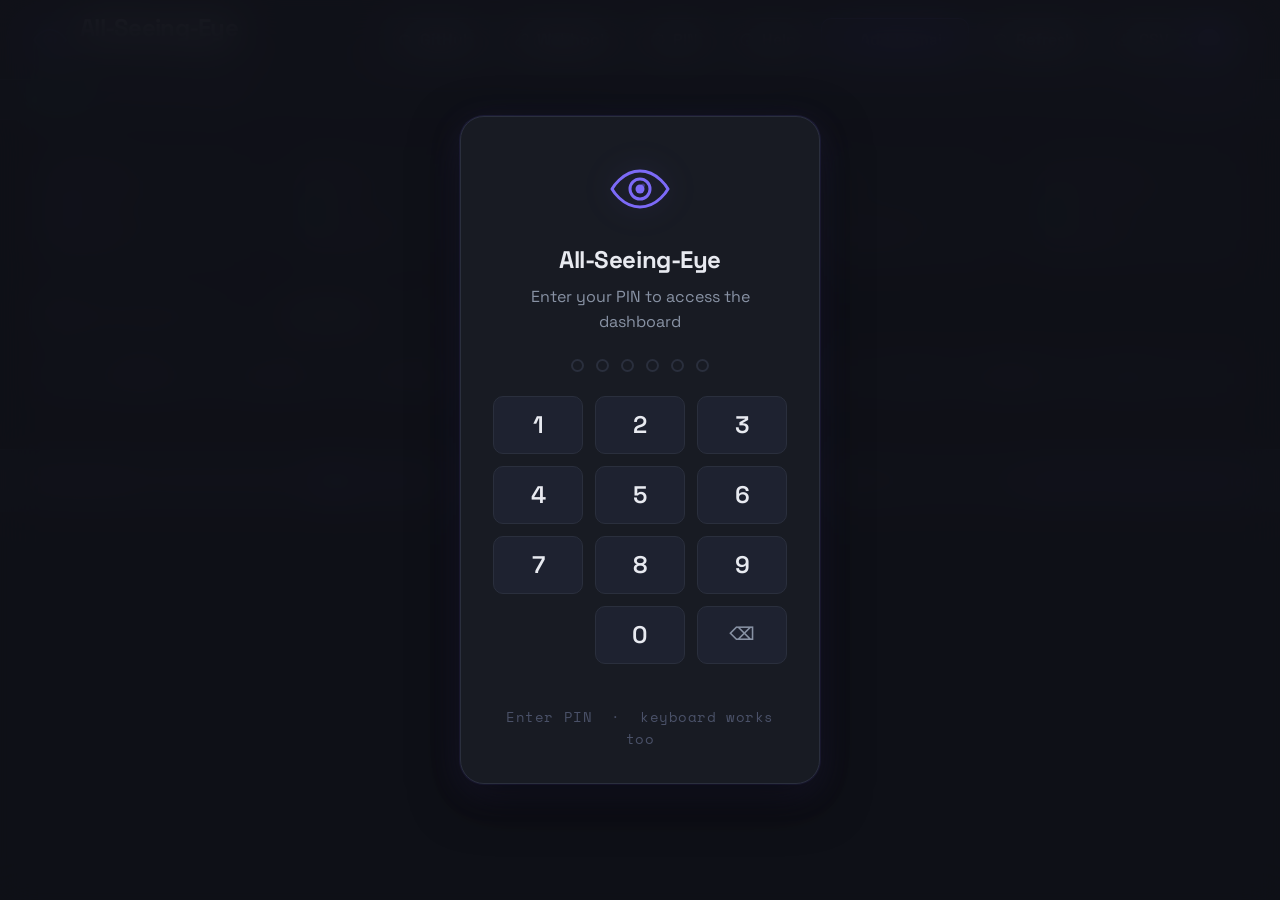
==== commit d71d8914: "fix: v1.9.0 — Refresh button stuck + header button consistency Refresh button 'stuck on 1s' fix: - C" ====
--- a/index.html
+++ b/index.html
@@ -145,8 +145,20 @@
       <svg width="14" height="14" viewBox="0 0 24 24" fill="none" stroke="currentColor" stroke-width="2.5"><path d="M10 13a5 5 0 007.54.54l3-3a5 5 0 00-7.07-7.07l-1.72 1.71"/><path d="M14 11a5 5 0 00-7.54-.54l-3 3a5 5 0 007.07 7.07l1.71-1.71"/></svg>
       Webhook
     </button>
-    <!-- Help / info button -->
-    <button class="btn" onclick="openInfoModal()" title="How it works">?</button>
+    <!-- PIN settings button — same style as text buttons -->
+    <button class="btn" onclick="openChangePinModal()" title="Change PIN">
+      <svg width="14" height="14" viewBox="0 0 24 24" fill="none" stroke="currentColor" stroke-width="2" aria-hidden="true">
+        <circle cx="12" cy="12" r="3"/><path d="M19.4 15a1.65 1.65 0 00.33 1.82l.06.06a2 2 0 010 2.83 2 2 0 01-2.83 0l-.06-.06a1.65 1.65 0 00-1.82-.33 1.65 1.65 0 00-1 1.51V21a2 2 0 01-2 2 2 2 0 01-2-2v-.09A1.65 1.65 0 009 19.4a1.65 1.65 0 00-1.82.33l-.06.06a2 2 0 01-2.83-2.83l.06-.06A1.65 1.65 0 004.68 15a1.65 1.65 0 00-1.51-1H3a2 2 0 01-2-2 2 2 0 012-2h.09A1.65 1.65 0 004.6 9a1.65 1.65 0 00-.33-1.82l-.06-.06a2 2 0 010-2.83 2 2 0 012.83 0l.06.06A1.65 1.65 0 009 4.68a1.65 1.65 0 001-1.51V3a2 2 0 012-2 2 2 0 012 2v.09a1.65 1.65 0 001 1.51 1.65 1.65 0 001.82-.33l.06-.06a2 2 0 012.83 2.83l-.06.06A1.65 1.65 0 0019.4 9a1.65 1.65 0 001.51 1H21a2 2 0 012 2 2 2 0 01-2 2h-.09a1.65 1.65 0 00-1.51 1z"/>
+      </svg>
+      PIN
+    </button>
+    <!-- Help / info button — same style -->
+    <button class="btn" onclick="openInfoModal()" title="How it works">
+      <svg width="14" height="14" viewBox="0 0 24 24" fill="none" stroke="currentColor" stroke-width="2" aria-hidden="true">
+        <circle cx="12" cy="12" r="10"/><line x1="12" y1="16" x2="12" y2="12"/><line x1="12" y1="8" x2="12.01" y2="8"/>
+      </svg>
+      Help
+    </button>
     <!-- Add domain -->
     <button class="btn btn-accent" id="btn-add" onclick="openAddModal()">
       <svg width="14" height="14" viewBox="0 0 24 24" fill="none" stroke="currentColor" stroke-width="2.5" aria-hidden="true">
@@ -281,7 +293,6 @@
       <tr>
         <th>#</th>
         <th>Domain</th>
-        <th>Category</th>
         <th>Status</th>
         <th>Latency</th>
         <th>SSL Expiry</th>
@@ -528,5 +539,57 @@
   </div>
 </div>
 
+
+<!-- ════════════════════════════════════════════════════════════
+     CHANGE PIN MODAL
+     Three-step flow: current PIN → new PIN → confirm new PIN
+     All validation is client-side via SHA-256.
+═════════════════════════════════════════════════════════════ -->
+<div id="change-pin-overlay" style="display:none;position:fixed;inset:0;z-index:8800;
+     background:color-mix(in srgb,var(--bg) 88%,transparent);backdrop-filter:blur(16px);
+     align-items:center;justify-content:center"
+     onclick="if(event.target===this)closeChangePinModal()">
+  <div style="background:var(--surface);border:1px solid var(--border);border-radius:var(--radius-xl);
+       padding:var(--space-8);width:min(360px,94vw);text-align:center;
+       box-shadow:var(--shadow-lg),var(--shadow-glow);animation:card-in 0.25s cubic-bezier(.34,1.56,.64,1)">
+
+    <div style="font-size:32px;margin-bottom:var(--space-3)">🔐</div>
+    <h2 id="cp-title" style="font-family:var(--font-display);font-size:var(--text-lg);
+        font-weight:700;letter-spacing:-0.02em;margin-bottom:var(--space-2)">Change PIN</h2>
+    <p id="cp-subtitle" style="font-size:var(--text-sm);color:var(--text-muted);
+        margin-bottom:var(--space-5)">Enter your current PIN</p>
+
+    <!-- Dot indicators -->
+    <div style="display:flex;justify-content:center;gap:12px;margin-bottom:var(--space-5)" id="cp-dots">
+      <div class="pin-dot" id="cp-dot-0"></div><div class="pin-dot" id="cp-dot-1"></div>
+      <div class="pin-dot" id="cp-dot-2"></div><div class="pin-dot" id="cp-dot-3"></div>
+      <div class="pin-dot" id="cp-dot-4"></div><div class="pin-dot" id="cp-dot-5"></div>
+    </div>
+
+    <!-- Numpad -->
+    <div class="pin-grid" style="margin-bottom:var(--space-3)">
+      <button class="pin-btn" onclick="cpDigit('1')">1</button>
+      <button class="pin-btn" onclick="cpDigit('2')">2</button>
+      <button class="pin-btn" onclick="cpDigit('3')">3</button>
+      <button class="pin-btn" onclick="cpDigit('4')">4</button>
+      <button class="pin-btn" onclick="cpDigit('5')">5</button>
+      <button class="pin-btn" onclick="cpDigit('6')">6</button>
+      <button class="pin-btn" onclick="cpDigit('7')">7</button>
+      <button class="pin-btn" onclick="cpDigit('8')">8</button>
+      <button class="pin-btn" onclick="cpDigit('9')">9</button>
+      <span></span>
+      <button class="pin-btn" onclick="cpDigit('0')">0</button>
+      <button class="pin-btn pin-btn-del" onclick="cpDelete()">⌫</button>
+    </div>
+
+    <div id="cp-error" style="font-size:var(--text-xs);color:var(--red);min-height:18px;
+         margin-bottom:var(--space-3)"></div>
+
+    <button onclick="closeChangePinModal()" style="font-size:var(--text-xs);color:var(--text-faint);
+            background:none;border:none;cursor:pointer;font-family:var(--font-display);
+            text-decoration:underline">Cancel</button>
+  </div>
+</div>
+
 </body>
 </html>
--- a/app.css
+++ b/app.css
@@ -1097,10 +1097,10 @@
 
     .theme-track {
       position: relative;
-      width: 58px; height: 30px;
+      width: 54px; height: 28px;  /* matches .btn height */
       background: var(--surface-2);
       border: 1px solid var(--border);
-      border-radius: 15px;
+      border-radius: var(--radius-md);  /* matches .btn radius */
       display: flex;
       align-items: center;
       transition: background var(--ease), border-color var(--ease);
@@ -1180,8 +1180,17 @@
        is slower (600ms) so the "lighting up" effect feels satisfying.
     ═══════════════════════════════════════════════════════════ */
     tbody tr.is-checking {
-      opacity: 0.32;
-      background: transparent !important;
+      opacity: 0.35;
+    }
+
+    @keyframes row-shimmer {
+      0%   { background-color: transparent; }
+      50%  { background-color: color-mix(in srgb, var(--accent) 6%, transparent); }
+      100% { background-color: transparent; }
+    }
+
+    tbody tr.is-checking td {
+      animation: row-shimmer 1.4s ease-in-out infinite;
     }
 
     tbody tr.is-checking-done {
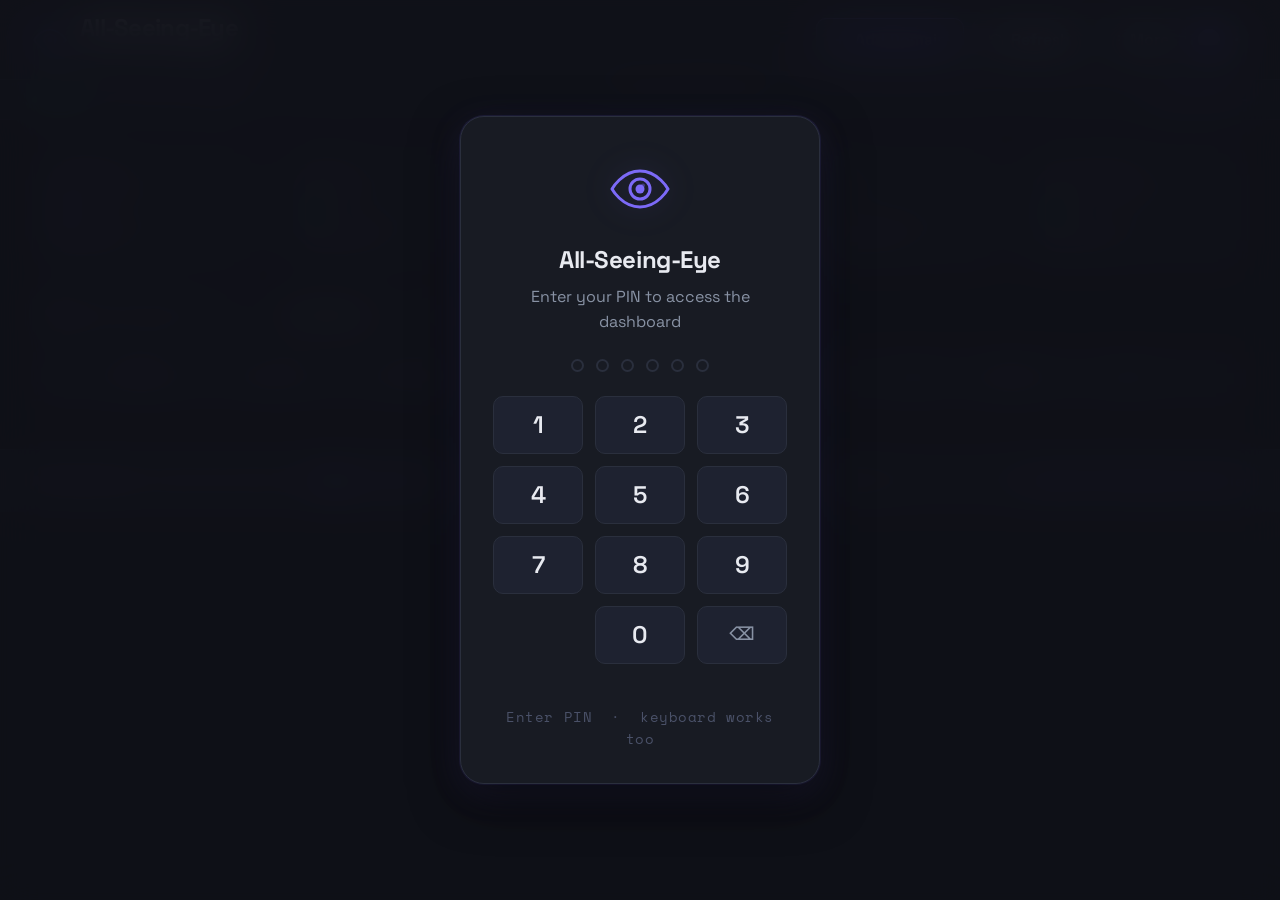
==== commit 9edbbd67: "feat: v2.0.0 — Batch SSL + Uptime persistence + Header dropdown + UI fixes - ssl-check.php: batch mo" ====
--- a/index.html
+++ b/index.html
@@ -132,57 +132,47 @@
   </a>
 
   <div class="header-actions">
-    <!-- GitHub link (update URL when repo is live) -->
-    <a class="btn" href="https://github.com/your-org/all-seeing-eye" target="_blank" rel="noopener">
-      <svg width="14" height="14" viewBox="0 0 24 24" fill="currentColor" aria-hidden="true">
-        <path d="M12 2C6.48 2 2 6.58 2 12.26c0 4.53 2.87 8.37 6.84 9.73.5.09.68-.22.68-.49v-1.7c-2.78.62-3.37-1.37-3.37-1.37-.45-1.17-1.11-1.48-1.11-1.48-.91-.64.07-.62.07-.62 1 .07 1.53 1.05 1.53 1.05.89 1.56 2.34 1.11 2.91.85.09-.66.35-1.11.63-1.37-2.22-.26-4.56-1.14-4.56-5.07 0-1.12.39-2.03 1.03-2.75-.1-.26-.45-1.3.1-2.71 0 0 .84-.28 2.75 1.05A9.38 9.38 0 0112 7.4c.85 0 1.7.12 2.5.34 1.91-1.33 2.75-1.05 2.75-1.05.55 1.41.2 2.45.1 2.71.64.72 1.03 1.63 1.03 2.75 0 3.94-2.34 4.81-4.57 5.06.36.32.68.94.68 1.9v2.81c0 .27.18.59.69.49A10.27 10.27 0 0022 12.26C22 6.58 17.52 2 12 2z"/>
-      </svg>
-      GitHub
-    </a>
-    <!-- Add domain -->
-    <!-- Webhook info button -->
-    <button class="btn" onclick="openWebhookModal()" title="Webhook / cron info">
-      <svg width="14" height="14" viewBox="0 0 24 24" fill="none" stroke="currentColor" stroke-width="2.5"><path d="M10 13a5 5 0 007.54.54l3-3a5 5 0 00-7.07-7.07l-1.72 1.71"/><path d="M14 11a5 5 0 00-7.54-.54l-3 3a5 5 0 007.07 7.07l1.71-1.71"/></svg>
-      Webhook
-    </button>
-    <!-- PIN settings button — same style as text buttons -->
-    <button class="btn" onclick="openChangePinModal()" title="Change PIN">
-      <svg width="14" height="14" viewBox="0 0 24 24" fill="none" stroke="currentColor" stroke-width="2" aria-hidden="true">
-        <circle cx="12" cy="12" r="3"/><path d="M19.4 15a1.65 1.65 0 00.33 1.82l.06.06a2 2 0 010 2.83 2 2 0 01-2.83 0l-.06-.06a1.65 1.65 0 00-1.82-.33 1.65 1.65 0 00-1 1.51V21a2 2 0 01-2 2 2 2 0 01-2-2v-.09A1.65 1.65 0 009 19.4a1.65 1.65 0 00-1.82.33l-.06.06a2 2 0 01-2.83-2.83l.06-.06A1.65 1.65 0 004.68 15a1.65 1.65 0 00-1.51-1H3a2 2 0 01-2-2 2 2 0 012-2h.09A1.65 1.65 0 004.6 9a1.65 1.65 0 00-.33-1.82l-.06-.06a2 2 0 010-2.83 2 2 0 012.83 0l.06.06A1.65 1.65 0 009 4.68a1.65 1.65 0 001-1.51V3a2 2 0 012-2 2 2 0 012 2v.09a1.65 1.65 0 001 1.51 1.65 1.65 0 001.82-.33l.06-.06a2 2 0 012.83 2.83l-.06.06A1.65 1.65 0 0019.4 9a1.65 1.65 0 001.51 1H21a2 2 0 012 2 2 2 0 01-2 2h-.09a1.65 1.65 0 00-1.51 1z"/>
-      </svg>
-      PIN
-    </button>
-    <!-- Help / info button — same style -->
-    <button class="btn" onclick="openInfoModal()" title="How it works">
-      <svg width="14" height="14" viewBox="0 0 24 24" fill="none" stroke="currentColor" stroke-width="2" aria-hidden="true">
-        <circle cx="12" cy="12" r="10"/><line x1="12" y1="16" x2="12" y2="12"/><line x1="12" y1="8" x2="12.01" y2="8"/>
-      </svg>
-      Help
-    </button>
-    <!-- Add domain -->
+    <!-- Primary actions: always visible -->
     <button class="btn btn-accent" id="btn-add" onclick="openAddModal()">
-      <svg width="14" height="14" viewBox="0 0 24 24" fill="none" stroke="currentColor" stroke-width="2.5" aria-hidden="true">
-        <line x1="12" y1="5" x2="12" y2="19"/><line x1="5" y1="12" x2="19" y2="12"/>
-      </svg>
+      <svg width="14" height="14" viewBox="0 0 24 24" fill="none" stroke="currentColor" stroke-width="2.5" aria-hidden="true"><line x1="12" y1="5" x2="12" y2="19"/><line x1="5" y1="12" x2="19" y2="12"/></svg>
       Add Domain
     </button>
-    <!-- Refresh -->
-    <button class="btn" id="btn-refresh" title="Refresh all checks" onclick="triggerRefresh()">
-      <svg width="14" height="14" viewBox="0 0 24 24" fill="none" stroke="currentColor" stroke-width="2.5" aria-hidden="true">
-        <path d="M1 4v6h6M23 20v-6h-6"/>
-        <path d="M20.49 9A9 9 0 005.64 5.64L1 10m22 4l-4.64 4.36A9 9 0 013.51 15"/>
-      </svg>
+    <button class="btn" id="btn-refresh" title="Refresh" onclick="triggerRefresh()">
+      <svg width="14" height="14" viewBox="0 0 24 24" fill="none" stroke="currentColor" stroke-width="2.5" aria-hidden="true"><path d="M1 4v6h6M23 20v-6h-6"/><path d="M20.49 9A9 9 0 005.64 5.64L1 10m22 4l-4.64 4.36A9 9 0 013.51 15"/></svg>
       Refresh
     </button>
-    <!-- Export CSV -->
-    <button class="btn" id="btn-export" title="Export table as CSV" onclick="exportCSV()">
-      <svg width="14" height="14" viewBox="0 0 24 24" fill="none" stroke="currentColor" stroke-width="2.5" aria-hidden="true">
-        <path d="M21 15v4a2 2 0 01-2 2H5a2 2 0 01-2-2v-4"/>
-        <polyline points="7 10 12 15 17 10"/><line x1="12" y1="15" x2="12" y2="3"/>
-      </svg>
-      CSV
-    </button>
-    <!-- Theme toggle switch: checkbox drives isDark state in JS -->
+
+    <!-- Secondary actions in "More" dropdown -->
+    <div class="header-dropdown">
+      <button class="btn header-dropdown-toggle" onclick="toggleHeaderMenu(event)" title="More options" aria-haspopup="true" aria-expanded="false">
+        <svg width="14" height="14" viewBox="0 0 24 24" fill="currentColor" aria-hidden="true"><circle cx="12" cy="5" r="1.5"/><circle cx="12" cy="12" r="1.5"/><circle cx="12" cy="19" r="1.5"/></svg>
+        More
+      </button>
+      <div class="header-dropdown-menu" id="header-dropdown-menu" role="menu">
+        <a class="dropdown-item" href="https://github.com/paulfxyz/the-all-seeing-eye" target="_blank" rel="noopener" role="menuitem">
+          <svg width="14" height="14" viewBox="0 0 24 24" fill="currentColor"><path d="M12 2C6.48 2 2 6.58 2 12.26c0 4.53 2.87 8.37 6.84 9.73.5.09.68-.22.68-.49v-1.7c-2.78.62-3.37-1.37-3.37-1.37-.45-1.17-1.11-1.48-1.11-1.48-.91-.64.07-.62.07-.62 1 .07 1.53 1.05 1.53 1.05.89 1.56 2.34 1.11 2.91.85.09-.66.35-1.11.63-1.37-2.22-.26-4.56-1.14-4.56-5.07 0-1.12.39-2.03 1.03-2.75-.1-.26-.45-1.3.1-2.71 0 0 .84-.28 2.75 1.05A9.38 9.38 0 0112 7.4c.85 0 1.7.12 2.5.34 1.91-1.33 2.75-1.05 2.75-1.05.55 1.41.2 2.45.1 2.71.64.72 1.03 1.63 1.03 2.75 0 3.94-2.34 4.81-4.57 5.06.36.32.68.94.68 1.9v2.81c0 .27.18.59.69.49A10.27 10.27 0 0022 12.26C22 6.58 17.52 2 12 2z"/></svg>
+          GitHub
+        </a>
+        <button class="dropdown-item" onclick="exportCSV();closeHeaderMenu()" role="menuitem">
+          <svg width="14" height="14" viewBox="0 0 24 24" fill="none" stroke="currentColor" stroke-width="2.5"><path d="M21 15v4a2 2 0 01-2 2H5a2 2 0 01-2-2v-4"/><polyline points="7 10 12 15 17 10"/><line x1="12" y1="15" x2="12" y2="3"/></svg>
+          Export CSV
+        </button>
+        <button class="dropdown-item" onclick="openWebhookModal();closeHeaderMenu()" role="menuitem">
+          <svg width="14" height="14" viewBox="0 0 24 24" fill="none" stroke="currentColor" stroke-width="2.5"><path d="M10 13a5 5 0 007.54.54l3-3a5 5 0 00-7.07-7.07l-1.72 1.71"/><path d="M14 11a5 5 0 00-7.54-.54l-3 3a5 5 0 007.07 7.07l1.71-1.71"/></svg>
+          Webhook / Cron
+        </button>
+        <button class="dropdown-item" onclick="openChangePinModal();closeHeaderMenu()" role="menuitem">
+          <svg width="14" height="14" viewBox="0 0 24 24" fill="none" stroke="currentColor" stroke-width="2"><circle cx="12" cy="12" r="3"/><path d="M19.4 15a1.65 1.65 0 00.33 1.82l.06.06a2 2 0 010 2.83 2 2 0 01-2.83 0l-.06-.06a1.65 1.65 0 00-1.82-.33 1.65 1.65 0 00-1 1.51V21a2 2 0 01-2 2 2 2 0 01-2-2v-.09A1.65 1.65 0 009 19.4a1.65 1.65 0 00-1.82.33l-.06.06a2 2 0 01-2.83-2.83l.06-.06A1.65 1.65 0 004.68 15a1.65 1.65 0 00-1.51-1H3a2 2 0 01-2-2 2 2 0 012-2h.09A1.65 1.65 0 004.6 9a1.65 1.65 0 00-.33-1.82l-.06-.06a2 2 0 010-2.83 2 2 0 012.83 0l.06.06A1.65 1.65 0 009 4.68a1.65 1.65 0 001-1.51V3a2 2 0 012-2 2 2 0 012 2v.09a1.65 1.65 0 001 1.51 1.65 1.65 0 001.82-.33l.06-.06a2 2 0 012.83 2.83l-.06.06A1.65 1.65 0 0019.4 9a1.65 1.65 0 001.51 1H21a2 2 0 012 2 2 2 0 01-2 2h-.09a1.65 1.65 0 00-1.51 1z"/></svg>
+          Change PIN
+        </button>
+        <button class="dropdown-item" onclick="openInfoModal();closeHeaderMenu()" role="menuitem">
+          <svg width="14" height="14" viewBox="0 0 24 24" fill="none" stroke="currentColor" stroke-width="2"><circle cx="12" cy="12" r="10"/><line x1="12" y1="16" x2="12" y2="12"/><line x1="12" y1="8" x2="12.01" y2="8"/></svg>
+          Help
+        </button>
+      </div>
+    </div>
+
+    <!-- Theme toggle: always visible, height-matched to buttons -->
     <label class="theme-switch" title="Toggle light/dark mode">
       <input type="checkbox" id="theme-checkbox" role="switch" aria-label="Toggle colour theme">
       <span class="theme-track">
@@ -326,20 +316,6 @@
       <input class="form-input" id="add-input" type="text"
              placeholder="e.g. paulfleury.com"
              autocomplete="off" autocapitalize="none" spellcheck="false">
-      <select class="form-select" id="add-cat">
-        <option value="custom">Custom</option>
-        <option value="search">Search</option>
-        <option value="social">Social</option>
-        <option value="video">Video</option>
-        <option value="shop">Shopping</option>
-        <option value="ai">AI</option>
-        <option value="news">News</option>
-        <option value="dev">Dev</option>
-        <option value="cloud">Cloud</option>
-        <option value="comm">Comms</option>
-        <option value="product">Product</option>
-        <option value="content">Content</option>
-      </select>
     </div>
 
     <!-- Tags for queued domains -->
--- a/app.css
+++ b/app.css
@@ -1092,6 +1092,12 @@
       cursor: pointer;
       user-select: none;
       -webkit-user-select: none;
+      /* Match .btn height so it aligns perfectly in the header */
+      height: 32px;
+    }
+
+    .theme-track {
+      height: 28px !important; /* force consistent height */
     }
     .theme-switch input[type="checkbox"] { display: none; }
 
@@ -1242,3 +1248,61 @@
       border-radius: 1px;
     }
 
+
+    /* ── Header Dropdown Menu ── */
+    .header-dropdown {
+      position: relative;
+    }
+
+    .header-dropdown-toggle {
+      gap: var(--space-1);
+    }
+
+    .header-dropdown-menu {
+      display: none;
+      position: absolute;
+      top: calc(100% + 6px);
+      right: 0;
+      min-width: 180px;
+      background: var(--surface);
+      border: 1px solid var(--border);
+      border-radius: var(--radius-lg);
+      box-shadow: var(--shadow-lg);
+      z-index: 1000;
+      overflow: hidden;
+      animation: card-in 0.15s cubic-bezier(0.16, 1, 0.3, 1);
+    }
+
+    .header-dropdown-menu.open {
+      display: block;
+    }
+
+    .dropdown-item {
+      display: flex;
+      align-items: center;
+      gap: var(--space-3);
+      width: 100%;
+      padding: var(--space-3) var(--space-4);
+      font-family: var(--font-display);
+      font-size: var(--text-sm);
+      font-weight: 500;
+      color: var(--text-muted);
+      background: none;
+      border: none;
+      border-bottom: 1px solid var(--border-soft);
+      cursor: pointer;
+      text-align: left;
+      text-decoration: none;
+      transition: background var(--ease), color var(--ease);
+    }
+    .dropdown-item:last-child { border-bottom: none; }
+    .dropdown-item:hover { background: var(--surface-2); color: var(--text); }
+
+    /* Close dropdown when clicking outside */
+    .header-dropdown-backdrop {
+      display: none;
+      position: fixed;
+      inset: 0;
+      z-index: 999;
+    }
+    .header-dropdown-backdrop.open { display: block; }
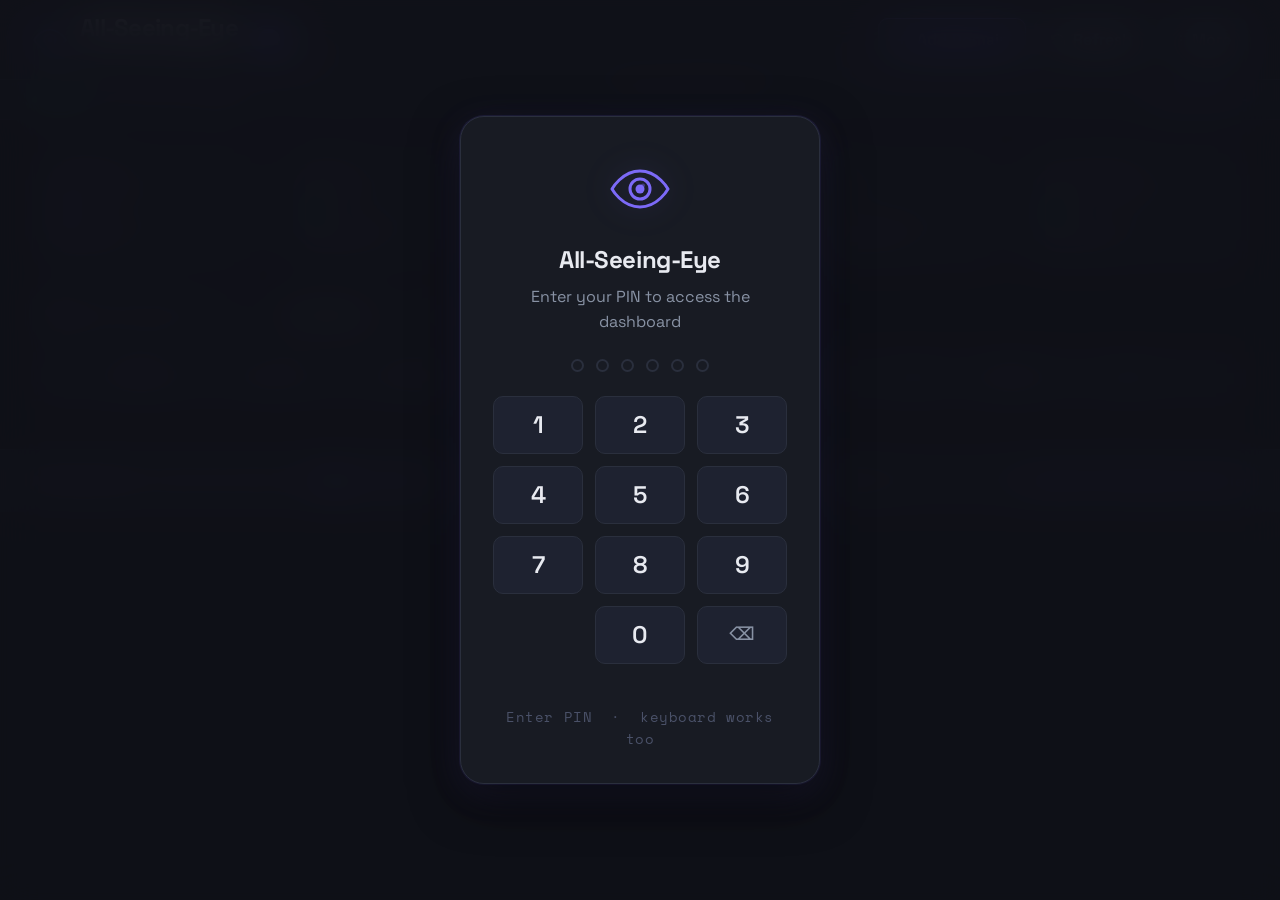
==== commit a9c28fcf: "fix: v2.0.1 — SPF colour, More menu z-index, theme toggle position - SPF: both ~all and -all now ren" ====
--- a/index.html
+++ b/index.html
@@ -130,6 +130,16 @@
       <span class="logo-sub">DNS · SSL · Uptime</span>
     </div>
   </a>
+
+  <!-- Theme toggle: right of logo, before action buttons -->
+  <label class="theme-switch" title="Toggle light/dark mode">
+    <input type="checkbox" id="theme-checkbox" role="switch" aria-label="Toggle colour theme">
+    <span class="theme-track">
+      <span class="theme-thumb"></span>
+      <span class="theme-icon theme-icon-dark">🌙</span>
+      <span class="theme-icon theme-icon-light">☀️</span>
+    </span>
+  </label>
 
   <div class="header-actions">
     <!-- Primary actions: always visible -->
@@ -172,15 +182,6 @@
       </div>
     </div>
 
-    <!-- Theme toggle: always visible, height-matched to buttons -->
-    <label class="theme-switch" title="Toggle light/dark mode">
-      <input type="checkbox" id="theme-checkbox" role="switch" aria-label="Toggle colour theme">
-      <span class="theme-track">
-        <span class="theme-thumb"></span>
-        <span class="theme-icon theme-icon-dark">🌙</span>
-        <span class="theme-icon theme-icon-light">☀️</span>
-      </span>
-    </label>
   </div>
 </header>
 
--- a/app.css
+++ b/app.css
@@ -1094,6 +1094,9 @@
       -webkit-user-select: none;
       /* Match .btn height so it aligns perfectly in the header */
       height: 32px;
+      /* When placed as a direct header child, keep it adjacent to the logo
+         and push header-actions to the far right */
+      margin-right: auto;
     }
 
     .theme-track {
@@ -1260,15 +1263,16 @@
 
     .header-dropdown-menu {
       display: none;
-      position: absolute;
-      top: calc(100% + 6px);
-      right: 0;
+      /* Fixed positioning escapes the sticky header stacking context,
+         allowing the menu to render above all other page content.
+         top/right are set dynamically by toggleHeaderMenu() in app.js. */
+      position: fixed;
       min-width: 180px;
       background: var(--surface);
       border: 1px solid var(--border);
       border-radius: var(--radius-lg);
       box-shadow: var(--shadow-lg);
-      z-index: 1000;
+      z-index: 9999;
       overflow: hidden;
       animation: card-in 0.15s cubic-bezier(0.16, 1, 0.3, 1);
     }
@@ -1298,11 +1302,5 @@
     .dropdown-item:last-child { border-bottom: none; }
     .dropdown-item:hover { background: var(--surface-2); color: var(--text); }
 
-    /* Close dropdown when clicking outside */
-    .header-dropdown-backdrop {
-      display: none;
-      position: fixed;
-      inset: 0;
-      z-index: 999;
-    }
-    .header-dropdown-backdrop.open { display: block; }
+    /* Outside-click is handled by document.addEventListener in app.js
+       (backdrop div approach removed — caused z-index stacking context conflicts) */
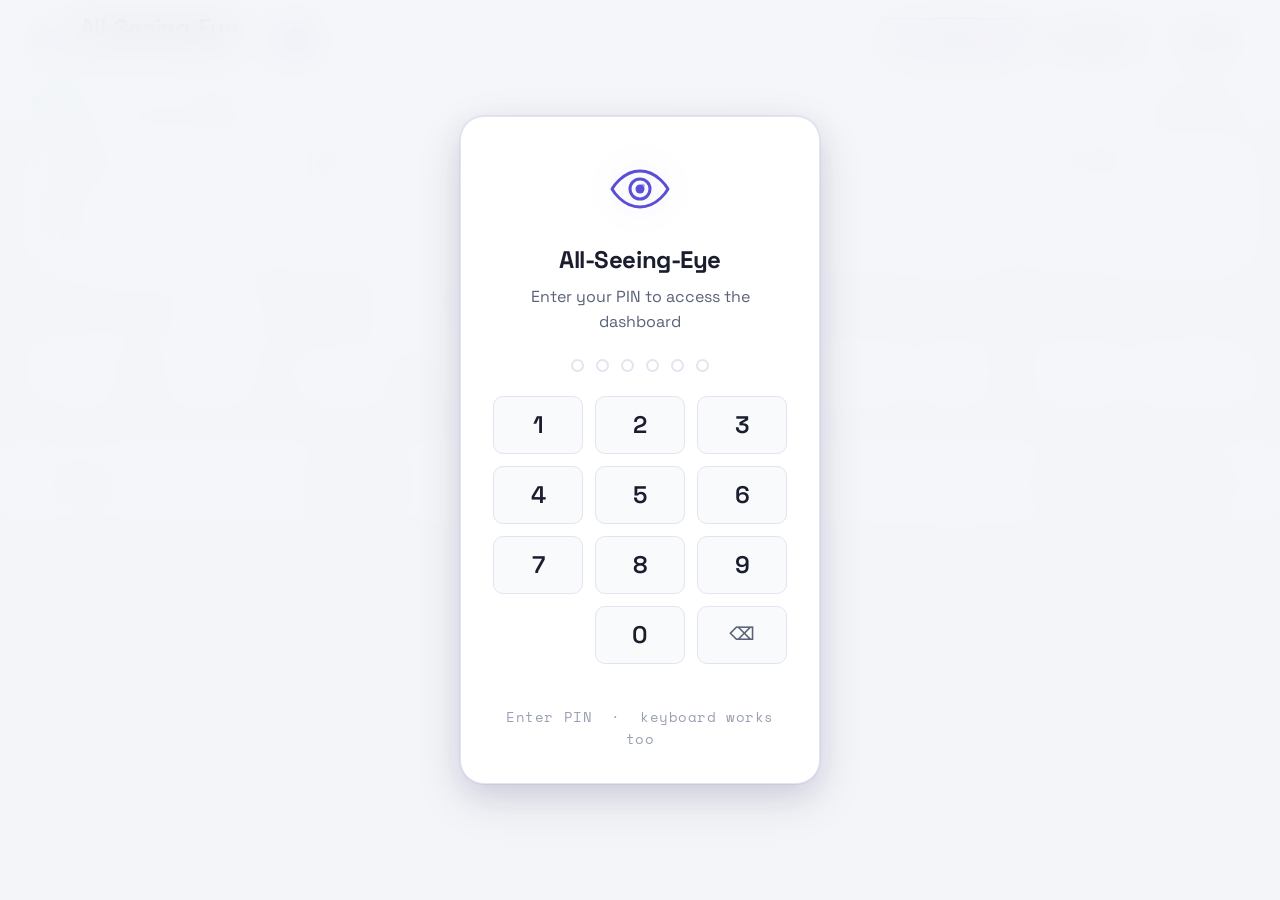
==== commit 1f275c40: "feat: v3.0.0 — Mobile-first overhaul: native PIN keyboard + rebuilt modal system MODAL SYSTEM (fixes" ====
--- a/index.html
+++ b/index.html
@@ -1,5 +1,5 @@
 <!DOCTYPE html>
-<html lang="en" data-theme="dark">
+<html lang="en" data-theme="light">
 <head>
   <!--
   ╔══════════════════════════════════════════════════════════════╗
@@ -19,7 +19,7 @@
      Cloudflare's public DoH API (cloudflare-dns.com/dns-query).
      This gives us: A record presence (= "up"), latency, and NS info.
 
-  3. SSL expiry dates are seeded from scan data for the top-30 list.
+  3. SSL expiry dates are seeded from scan data for the top-50 list.
      Custom-added domains get a placeholder until a real check runs.
 
   4. The "Add Domain" flow lets users add any domain on the fly.
@@ -40,7 +40,7 @@
   -->
 
   <meta charset="UTF-8">
-  <meta name="viewport" content="width=device-width, initial-scale=1.0">
+  <meta name="viewport" content="width=device-width, initial-scale=1.0, viewport-fit=cover">
   <meta name="description" content="All-Seeing-Eye — open-source uptime, DNS, SSL and latency monitor for any domain list.">
   <title>The All Seeing Eye</title>
 
@@ -88,6 +88,22 @@
       <div class="pin-dot" id="dot-4"></div>
       <div class="pin-dot" id="dot-5"></div>
     </div>
+
+    <!-- Mobile PIN input: shown on touch devices instead of numpad.
+         type="tel" + inputmode="numeric" = numeric keyboard, no zoom, no autocomplete.
+         Visually shows as dots (password type) but triggers numeric keyboard. -->
+    <input type="password"
+           id="pin-mobile-input"
+           inputmode="numeric"
+           pattern="[0-9]*"
+           maxlength="6"
+           autocomplete="off"
+           autocorrect="off"
+           spellcheck="false"
+           placeholder="······"
+           class="pin-mobile-input"
+           oninput="pinMobileInput(this)"
+           aria-label="Enter PIN">
 
     <!-- Numpad (3×3 + 0 + delete) — onclick is the only reliable cross-env method -->
     <div class="pin-grid">
@@ -347,7 +363,7 @@
     &nbsp;·&nbsp;
     <span class="mit-tag">MIT</span>
     &nbsp;·&nbsp;
-    <a href="https://github.com/your-org/all-seeing-eye" target="_blank" rel="noopener">GitHub ↗</a>
+    <a href="https://github.com/paulfxyz/the-all-seeing-eye" target="_blank" rel="noopener">GitHub ↗</a>
   </span>
   <span>Data via <a href="https://developers.cloudflare.com/1.1.1.1/encryption/dns-over-https/" target="_blank" rel="noopener">Cloudflare DoH</a> · No tracking · No cookies</span>
   <span>
@@ -366,30 +382,34 @@
 <!-- ════════════════════════════════════════════════════════════
      WEBHOOK MODAL
 ═════════════════════════════════════════════════════════════ -->
-<div id="webhook-modal" style="display:none;position:fixed;inset:0;z-index:8500;background:rgba(15,17,23,0.85);backdrop-filter:blur(8px);align-items:center;justify-content:center"
-     onclick="if(event.target===this)closeWebhookModal()" class="">
-  <div style="background:var(--surface);border:1px solid var(--border);border-radius:var(--radius-xl);padding:var(--space-8);width:min(560px,94vw);box-shadow:var(--shadow-lg),var(--shadow-glow);animation:card-in 0.22s cubic-bezier(.34,1.56,.64,1)">
-    <div style="display:flex;justify-content:space-between;align-items:center;margin-bottom:var(--space-5)">
-      <h3 style="font-family:var(--font-display);font-size:var(--text-lg);font-weight:700;letter-spacing:-0.02em">🔗 Webhook / Cron Setup</h3>
-      <button onclick="closeWebhookModal()" style="color:var(--text-faint);font-size:20px;cursor:pointer;background:none;border:none">✕</button>
-    </div>
-    <p style="font-size:var(--text-sm);color:var(--text-muted);margin-bottom:var(--space-4);line-height:1.7">
-      Point any HTTP cron service at <code style="background:var(--surface-2);border:1px solid var(--border);padding:2px 8px;border-radius:4px;font-family:var(--font-mono);font-size:12px">yourdomain.com/webhook.do</code> to trigger an automatic check and update <code style="background:var(--surface-2);border:1px solid var(--border);padding:2px 8px;border-radius:4px;font-family:var(--font-mono);font-size:12px">domains.stats</code> without opening the dashboard.
-    </p>
-    <div style="background:var(--surface-2);border:1px solid var(--border);border-radius:var(--radius-md);padding:var(--space-4);margin-bottom:var(--space-4);font-size:var(--text-xs);font-family:var(--font-mono);color:var(--text-muted);line-height:2">
-      <div style="color:var(--text-faint);margin-bottom:var(--space-2);font-family:var(--font-display);letter-spacing:.06em;font-size:10px;text-transform:uppercase">Recommended cron services (all free)</div>
-      🔁 &nbsp;<a href="https://cron-job.org" target="_blank" style="color:var(--accent)">cron-job.org</a> — every 5 min, HTTP GET<br>
-      🔁 &nbsp;<a href="https://uptimerobot.com" target="_blank" style="color:var(--accent)">uptimerobot.com</a> — HTTP monitor = free cron<br>
-      🔁 &nbsp;<a href="https://easycron.com" target="_blank" style="color:var(--accent)">easycron.com</a> — free tier available<br>
-      🔁 &nbsp;GitHub Actions with <code>schedule</code> trigger
-    </div>
-    <div style="background:var(--surface-2);border:1px solid var(--border);border-radius:var(--radius-md);padding:var(--space-4);margin-bottom:var(--space-4);font-size:var(--text-xs);font-family:var(--font-mono);color:var(--text-muted);line-height:1.9">
-      <div style="color:var(--text-faint);margin-bottom:var(--space-2);font-family:var(--font-display);letter-spacing:.06em;font-size:10px;text-transform:uppercase">Server route (Nginx)</div>
-      location = /webhook.do { try_files /index.html =404; }
-    </div>
-    <div style="background:var(--surface-2);border:1px solid var(--border);border-radius:var(--radius-md);padding:var(--space-4);font-size:var(--text-xs);font-family:var(--font-mono);color:var(--text-muted);line-height:1.9">
-      <div style="color:var(--text-faint);margin-bottom:var(--space-2);font-family:var(--font-display);letter-spacing:.06em;font-size:10px;text-transform:uppercase">Server route (Apache .htaccess)</div>
-      RewriteRule ^webhook\.do$ index.html [L]
+<div id="webhook-modal" class="modal-overlay" onclick="if(event.target===this)closeWebhookModal()">
+  <div class="modal-card">
+    <div class="modal-header">
+      <h3 class="modal-title">🔗 Webhook / Cron Setup</h3>
+      <button onclick="closeWebhookModal()" class="modal-close-btn" aria-label="Close">✕</button>
+    </div>
+    <div class="modal-body">
+      <p style="font-size:var(--text-sm);color:var(--text-muted);margin-bottom:var(--space-4);line-height:1.7">
+        Point any HTTP cron service at <code class="code-inline">yourdomain.com/webhook.do</code> to trigger an automatic check and update <code class="code-inline">domains.stats</code> without opening the dashboard.
+      </p>
+      <div class="code-block">
+        <div class="code-label">Recommended cron services (all free)</div>
+        🔁 &nbsp;<a href="https://cron-job.org" target="_blank" style="color:var(--accent)">cron-job.org</a> — every 5 min, HTTP GET<br>
+        🔁 &nbsp;<a href="https://uptimerobot.com" target="_blank" style="color:var(--accent)">uptimerobot.com</a> — HTTP monitor = free cron<br>
+        🔁 &nbsp;<a href="https://easycron.com" target="_blank" style="color:var(--accent)">easycron.com</a> — free tier available<br>
+        🔁 &nbsp;GitHub Actions with <code>schedule</code> trigger
+      </div>
+      <div class="code-block" style="margin-top:var(--space-3)">
+        <div class="code-label">Server route (Nginx)</div>
+        location = /webhook.do { try_files /index.html =404; }
+      </div>
+      <div class="code-block" style="margin-top:var(--space-3)">
+        <div class="code-label">Server route (Apache .htaccess)</div>
+        RewriteRule ^webhook\.do$ index.html [L]
+      </div>
+    </div>
+    <div class="modal-footer">
+      <button onclick="closeWebhookModal()" class="btn" style="width:100%">Close</button>
     </div>
   </div>
 </div>
@@ -397,13 +417,13 @@
 <!-- ════════════════════════════════════════════════════════════
      INFO / HELP MODAL
 ═════════════════════════════════════════════════════════════ -->
-<div id="info-modal" style="display:none;position:fixed;inset:0;z-index:8500;background:rgba(15,17,23,0.85);backdrop-filter:blur(8px);align-items:center;justify-content:center;overflow-y:auto;padding:var(--space-6) var(--space-4)"
-     onclick="if(event.target===this)closeInfoModal()">
-  <div style="background:var(--surface);border:1px solid var(--border);border-radius:var(--radius-xl);padding:var(--space-8);width:min(620px,94vw);box-shadow:var(--shadow-lg),var(--shadow-glow);animation:card-in 0.22s cubic-bezier(.34,1.56,.64,1)">
-    <div style="display:flex;justify-content:space-between;align-items:center;margin-bottom:var(--space-5)">
-      <h3 style="font-family:var(--font-display);font-size:var(--text-lg);font-weight:700;letter-spacing:-0.02em">👁 How It Works</h3>
-      <button onclick="closeInfoModal()" style="color:var(--text-faint);font-size:20px;cursor:pointer;background:none;border:none">✕</button>
-    </div>
+<div id="info-modal" class="modal-overlay" onclick="if(event.target===this)closeInfoModal()">
+  <div class="modal-card modal-card-wide">
+    <div class="modal-header">
+      <h3 class="modal-title">👁 How It Works</h3>
+      <button onclick="closeInfoModal()" class="modal-close-btn" aria-label="Close">✕</button>
+    </div>
+    <div class="modal-body">
 
     <p style="font-size:var(--text-sm);color:var(--text-muted);margin-bottom:var(--space-5);line-height:1.7">
       <strong style="color:var(--text)">The All Seeing Eye</strong> is a self-hosted, open-source uptime, DNS, SSL and latency monitor. Everything runs in the browser — no server-side code needed for basic use.
@@ -413,7 +433,7 @@
 
       <div style="background:var(--surface-2);border:1px solid var(--border);border-radius:var(--radius-md);padding:var(--space-4)">
         <div style="font-weight:700;font-size:var(--text-sm);margin-bottom:var(--space-2)">📄 domains.list</div>
-        <div style="font-size:var(--text-xs);color:var(--text-muted);line-height:1.7">One domain per line. Lines starting with <code>#</code> are comments. Loaded at startup — if missing, the built-in top-30 list is used. Edit this file to change what gets monitored.</div>
+        <div style="font-size:var(--text-xs);color:var(--text-muted);line-height:1.7">One domain per line. Lines starting with <code>#</code> are comments. Loaded at startup — if missing, the built-in top-50 list is used. Edit this file to change what gets monitored.</div>
       </div>
 
       <div style="background:var(--surface-2);border:1px solid var(--border);border-radius:var(--radius-md);padding:var(--space-4)">
@@ -437,13 +457,11 @@
       </div>
     </div>
 
-    <div style="display:flex;justify-content:space-between;align-items:center;flex-wrap:wrap;gap:var(--space-3)">
-      <a href="https://github.com/your-org/the-all-seeing-eye" target="_blank" rel="noopener"
-         style="display:inline-flex;align-items:center;gap:8px;padding:8px 16px;background:var(--surface-2);border:1px solid var(--border);border-radius:var(--radius-md);font-family:var(--font-display);font-size:var(--text-sm);font-weight:600;color:var(--text);transition:all var(--ease)"
-         onmouseover="this.style.borderColor='var(--accent)'" onmouseout="this.style.borderColor='var(--border)'">
-        ⭐ View on GitHub
-      </a>
-      <span style="font-size:var(--text-xs);color:var(--text-faint)">MIT License · No tracking · No cookies</span>
+    <p style="font-size:var(--text-xs);color:var(--text-faint);text-align:center;margin-top:var(--space-2)">MIT License · No tracking · No cookies</p>
+    </div><!-- /modal-body -->
+    <div class="modal-footer">
+      <a href="https://github.com/paulfxyz/the-all-seeing-eye" target="_blank" rel="noopener" class="btn btn-ghost">⭐ GitHub</a>
+      <button onclick="closeInfoModal()" class="btn btn-accent" style="flex:1">Close</button>
     </div>
   </div>
 </div>
--- a/app.css
+++ b/app.css
@@ -1057,6 +1057,253 @@
       .search-input { width: 160px; }
     }
 
+
+
+
+    /* ════════════════════════════════════════════════════════════
+       MODAL SYSTEM — v3.0.0
+       Architecture: overlay (flex centering) → card (flex-col, max-height)
+         → header (fixed height) → body (flex-grow, overflow-y:auto)
+         → footer (fixed height)
+
+       Key principle: overflow:hidden on a parent kills position:sticky on
+       children. Solution: DON'T use overflow:hidden on the card. Instead,
+       the card is a flex column with max-height, and only the body scrolls.
+       Header and footer are always visible — no sticky needed.
+    ════════════════════════════════════════════════════════════ */
+
+    .modal-overlay {
+      display: none;
+      position: fixed;
+      inset: 0;
+      z-index: 8500;
+      background: rgba(15, 17, 23, 0.85);
+      backdrop-filter: blur(8px);
+      -webkit-backdrop-filter: blur(8px);
+      align-items: center;
+      justify-content: center;
+      padding: var(--space-4);
+      /* Enable scroll only as last resort on very small screens */
+      overflow-y: auto;
+      -webkit-overflow-scrolling: touch;
+    }
+    .modal-overlay.open { display: flex; }
+
+    .modal-card {
+      background: var(--surface);
+      border: 1px solid var(--border);
+      border-radius: var(--radius-xl);
+      width: min(560px, 94vw);
+      /* Key: flex column with max-height — body scrolls, header/footer don't */
+      display: flex;
+      flex-direction: column;
+      max-height: min(90vh, 700px);
+      box-shadow: var(--shadow-lg), var(--shadow-glow);
+      animation: card-in 0.22s cubic-bezier(0.34, 1.56, 0.64, 1);
+      /* NO overflow:hidden — that would kill the body's scroll */
+    }
+    .modal-card-wide { width: min(620px, 94vw); }
+
+    .modal-header {
+      display: flex;
+      justify-content: space-between;
+      align-items: center;
+      padding: var(--space-5) var(--space-6) var(--space-4);
+      border-bottom: 1px solid var(--border-soft);
+      /* Shrink-0 ensures it never collapses when body grows */
+      flex-shrink: 0;
+      background: var(--surface);
+      border-radius: var(--radius-xl) var(--radius-xl) 0 0;
+    }
+    .modal-title {
+      font-family: var(--font-display);
+      font-size: var(--text-lg);
+      font-weight: 700;
+      letter-spacing: -0.02em;
+    }
+
+    .modal-body {
+      flex: 1 1 auto;          /* grow to fill space between header + footer */
+      overflow-y: auto;
+      -webkit-overflow-scrolling: touch;
+      padding: var(--space-5) var(--space-6);
+      overscroll-behavior: contain; /* prevent scroll leaking to page behind modal */
+    }
+
+    .modal-footer {
+      display: flex;
+      gap: var(--space-3);
+      align-items: center;
+      padding: var(--space-3) var(--space-6);
+      border-top: 1px solid var(--border-soft);
+      flex-shrink: 0;
+      background: var(--surface);
+      border-radius: 0 0 var(--radius-xl) var(--radius-xl);
+    }
+
+    /* Shared code block style used in webhook modal */
+    .code-block {
+      background: var(--surface-2);
+      border: 1px solid var(--border);
+      border-radius: var(--radius-md);
+      padding: var(--space-4);
+      font-size: var(--text-xs);
+      font-family: var(--font-mono);
+      color: var(--text-muted);
+      line-height: 1.9;
+    }
+    .code-label {
+      color: var(--text-faint);
+      margin-bottom: var(--space-2);
+      font-family: var(--font-display);
+      letter-spacing: 0.06em;
+      font-size: 10px;
+      text-transform: uppercase;
+    }
+    .code-inline {
+      background: var(--surface-2);
+      border: 1px solid var(--border);
+      padding: 2px 8px;
+      border-radius: 4px;
+      font-family: var(--font-mono);
+      font-size: 12px;
+    }
+
+    /* Ghost button variant */
+    .btn-ghost {
+      background: var(--surface-2);
+      border-color: var(--border);
+      color: var(--text-muted);
+    }
+    .btn-ghost:hover { border-color: var(--accent); color: var(--text); }
+
+    /* ── Mobile PIN input ──────────────────────────────────────
+       Shown on touch/mobile devices as an alternative to the numpad.
+       Provides native numeric keyboard without zoom issues.
+       Hidden by default — shown via JS on touch device detection.
+    ─────────────────────────────────────────────────────────── */
+    .pin-mobile-input {
+      display: none; /* shown via JS on touch devices */
+      width: 200px;
+      height: 56px;
+      background: var(--surface-2);
+      border: 2px solid var(--border);
+      border-radius: var(--radius-md);
+      font-family: var(--font-display);
+      font-size: 28px;
+      font-weight: 700;
+      letter-spacing: 8px;
+      text-align: center;
+      color: var(--text);
+      margin-bottom: var(--space-4);
+      caret-color: var(--accent);
+      /* Prevent zoom on focus (iOS zooms in on inputs < 16px font — we set 28px) */
+      touch-action: manipulation;
+      -webkit-appearance: none;
+      outline: none;
+      transition: border-color var(--ease), box-shadow var(--ease);
+    }
+    .pin-mobile-input:focus {
+      border-color: var(--accent);
+      box-shadow: 0 0 0 3px var(--accent-glow);
+    }
+    .pin-mobile-input.error {
+      border-color: var(--red);
+      box-shadow: 0 0 0 3px rgba(248,113,113,0.2);
+    }
+
+    /* ── touch-action: manipulation on ALL interactive elements ──
+       Prevents the 300ms delay and double-tap zoom on buttons/links
+       across the entire app. Safe — does not disable pinch-zoom.
+    ─────────────────────────────────────────────────────────── */
+    button, a, .pin-btn, .btn, label, [onclick] {
+      touch-action: manipulation;
+    }
+
+
+    /* ── Modal close button — 44×44 tap target on all devices ── */
+    .modal-close-btn {
+      display: flex;
+      align-items: center;
+      justify-content: center;
+      min-width: 44px;
+      min-height: 44px;
+      padding: var(--space-2);
+      margin: calc(-1 * var(--space-2));   /* extend hit area without shifting layout */
+      font-size: 20px;
+      line-height: 1;
+      cursor: pointer;
+      background: none;
+      border: none;
+      border-radius: var(--radius-md);
+      color: var(--text-faint);
+      transition: color var(--ease), background var(--ease);
+    }
+    .modal-close-btn:hover { color: var(--text); background: var(--surface-2); }
+
+    /* ── Mobile-specific improvements ── */
+    @media (max-width: 640px) {
+
+      /* Table: always-visible horizontal scroll with touch momentum */
+      .table-wrap {
+        overflow-x: auto;
+        -webkit-overflow-scrolling: touch;
+        /* Subtle "more content" shadow on right edge */
+        background:
+          linear-gradient(to right, var(--bg) 20px, transparent 20px) left,
+          linear-gradient(to left,  var(--bg) 20px, transparent 20px) right,
+          radial-gradient(ellipse at left,  rgba(0,0,0,0.15) 0%, transparent 70%) left,
+          radial-gradient(ellipse at right, rgba(0,0,0,0.15) 0%, transparent 70%) right;
+        background-size: 40px 100%, 40px 100%, 14px 100%, 14px 100%;
+        background-repeat: no-repeat;
+        background-attachment: local, local, scroll, scroll;
+      }
+
+      /* Table rows: taller for easier tapping */
+      table tbody tr { min-height: 48px; }
+      table tbody td {
+        padding-top: 12px;
+        padding-bottom: 12px;
+      }
+
+      /* Header: wrap to two lines if needed on very small screens */
+      .header-actions {
+        gap: var(--space-2);
+      }
+      .header-actions .btn {
+        padding-left: var(--space-3);
+        padding-right: var(--space-3);
+        min-height: 44px;
+      }
+
+      /* Status bar: allow wrap on small screens */
+      .status-bar {
+        flex-wrap: wrap;
+        gap: var(--space-2);
+      }
+
+      /* Footer links: larger tap targets */
+      footer a {
+        display: inline-block;
+        padding: 6px 0;
+        min-height: 44px;
+        line-height: 44px;
+      }
+
+      /* Controls row: wrap filters below search on mobile */
+      .controls {
+        flex-wrap: wrap;
+        gap: var(--space-2);
+      }
+    }
+
+    /* ── Very small screens (< 400px) ── */
+    @media (max-width: 400px) {
+      .header-actions .btn span.btn-label { display: none; } /* hide text, keep icon */
+      table { min-width: 800px; } /* reduce min-width slightly on small phones */
+    }
+
+
     /* ═══════════════════════════════════════════════════════════
        SKELETON LOADER (shown while initial DNS check runs)
     ═══════════════════════════════════════════════════════════ */
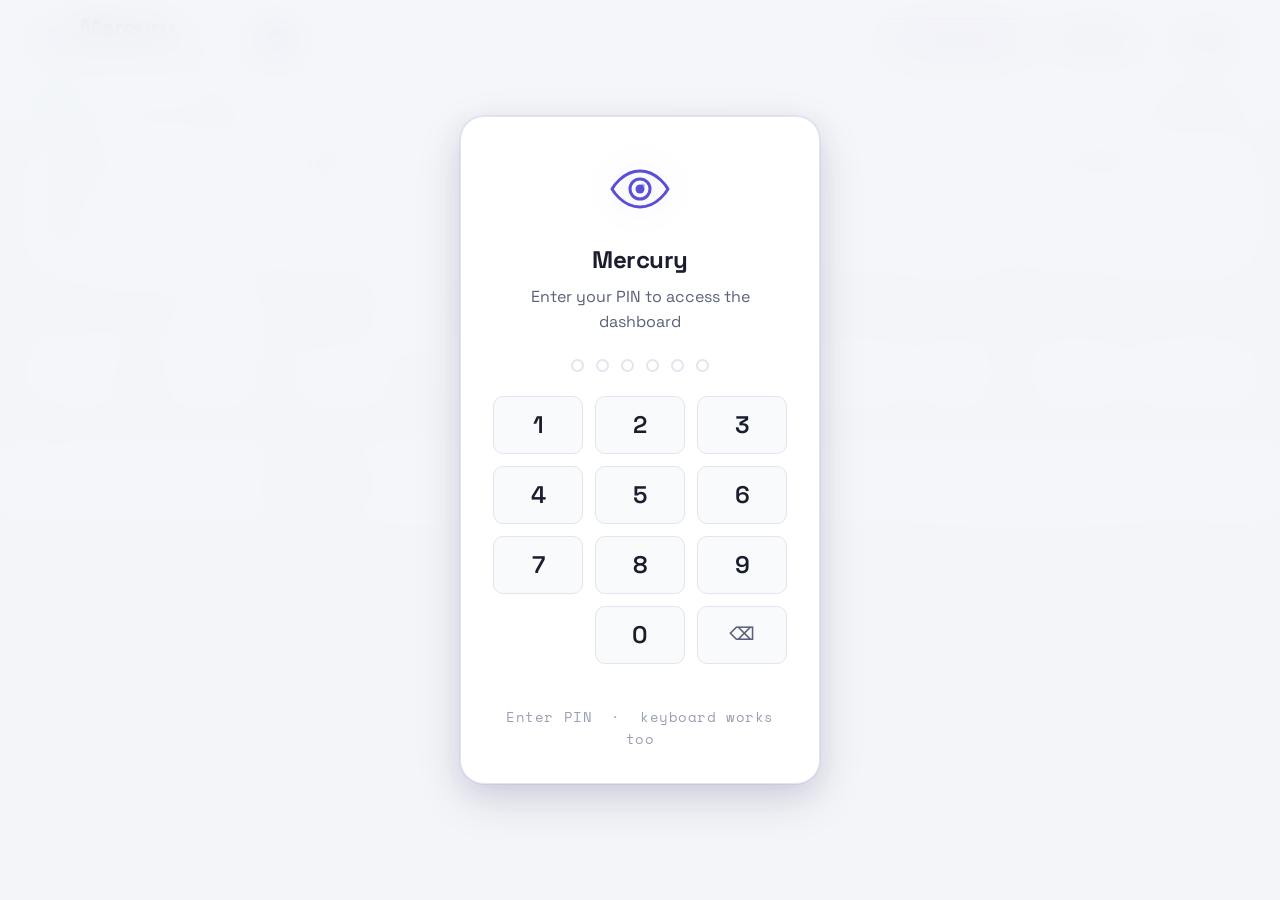
==== commit 3bc4d739: "chore: remove Perplexity Computer branding — replace with 'Made with ❤️ + AI' - index.html: footer l" ====
--- a/index.html
+++ b/index.html
@@ -5,8 +5,8 @@
   ╔══════════════════════════════════════════════════════════════╗
   ║  ALL-SEEING-EYE                                              ║
   ║  Open-source uptime, DNS, SSL & latency monitor              ║
-  ║  Created with Perplexity Computer                            ║
-  ║  https://www.perplexity.ai/computer                          ║
+  ║  Made with ❤️ + AI                            ║
+  ║  https://mercury.sh                                          ║
   ╚══════════════════════════════════════════════════════════════╝
 
   HOW IT WORKS
@@ -41,8 +41,8 @@
 
   <meta charset="UTF-8">
   <meta name="viewport" content="width=device-width, initial-scale=1.0, viewport-fit=cover">
-  <meta name="description" content="All-Seeing-Eye — open-source uptime, DNS, SSL and latency monitor for any domain list.">
-  <title>The All Seeing Eye</title>
+  <meta name="description" content="Mercury — open-source uptime, DNS, SSL and latency monitor for any domain list.">
+  <title>Mercury — Domain Guardian</title>
 
   <!-- Space Grotesk (user-specified font) from Google Fonts -->
   <link rel="preconnect" href="https://fonts.googleapis.com">
@@ -76,7 +76,7 @@
       </svg>
     </div>
 
-    <h2>All-Seeing-Eye</h2>
+    <h2>Mercury</h2>
     <p>Enter your PIN to access the dashboard</p>
 
     <!-- 6 dot indicators -->
@@ -132,7 +132,7 @@
      HEADER
 ═════════════════════════════════════════════════════════════ -->
 <header>
-  <a class="logo" href="#" aria-label="All-Seeing-Eye home">
+  <a class="logo" href="#" aria-label="Mercury home">
     <!-- Inline eye SVG — consistent with PIN modal, scales cleanly -->
     <svg class="logo-eye" viewBox="0 0 64 64" fill="none" aria-hidden="true">
       <path d="M4 32C4 32 14 14 32 14C50 14 60 32 60 32C60 32 50 50 32 50C14 50 4 32 4 32Z"
@@ -142,7 +142,7 @@
       <circle cx="35" cy="28.5" r="2" fill="currentColor" opacity="0.4"/>
     </svg>
     <div class="logo-text">
-      <span class="logo-title">All-Seeing-Eye</span>
+      <span class="logo-title">Mercury</span>
       <span class="logo-sub">DNS · SSL · Uptime</span>
     </div>
   </a>
@@ -175,23 +175,27 @@
         More
       </button>
       <div class="header-dropdown-menu" id="header-dropdown-menu" role="menu">
-        <a class="dropdown-item" href="https://github.com/paulfxyz/the-all-seeing-eye" target="_blank" rel="noopener" role="menuitem">
+        <a class="dropdown-item" href="https://github.com/paulfxyz/mercury-sh" target="_blank" rel="noopener" role="menuitem">
           <svg width="14" height="14" viewBox="0 0 24 24" fill="currentColor"><path d="M12 2C6.48 2 2 6.58 2 12.26c0 4.53 2.87 8.37 6.84 9.73.5.09.68-.22.68-.49v-1.7c-2.78.62-3.37-1.37-3.37-1.37-.45-1.17-1.11-1.48-1.11-1.48-.91-.64.07-.62.07-.62 1 .07 1.53 1.05 1.53 1.05.89 1.56 2.34 1.11 2.91.85.09-.66.35-1.11.63-1.37-2.22-.26-4.56-1.14-4.56-5.07 0-1.12.39-2.03 1.03-2.75-.1-.26-.45-1.3.1-2.71 0 0 .84-.28 2.75 1.05A9.38 9.38 0 0112 7.4c.85 0 1.7.12 2.5.34 1.91-1.33 2.75-1.05 2.75-1.05.55 1.41.2 2.45.1 2.71.64.72 1.03 1.63 1.03 2.75 0 3.94-2.34 4.81-4.57 5.06.36.32.68.94.68 1.9v2.81c0 .27.18.59.69.49A10.27 10.27 0 0022 12.26C22 6.58 17.52 2 12 2z"/></svg>
           GitHub
         </a>
-        <button class="dropdown-item" onclick="exportCSV();closeHeaderMenu()" role="menuitem">
+        <button class="dropdown-item" onclick="event.stopPropagation();exportCSV();closeHeaderMenu()" role="menuitem">
           <svg width="14" height="14" viewBox="0 0 24 24" fill="none" stroke="currentColor" stroke-width="2.5"><path d="M21 15v4a2 2 0 01-2 2H5a2 2 0 01-2-2v-4"/><polyline points="7 10 12 15 17 10"/><line x1="12" y1="15" x2="12" y2="3"/></svg>
           Export CSV
         </button>
-        <button class="dropdown-item" onclick="openWebhookModal();closeHeaderMenu()" role="menuitem">
+        <button class="dropdown-item" onclick="event.stopPropagation();closeHeaderMenu();openWebhookModal()" role="menuitem">
           <svg width="14" height="14" viewBox="0 0 24 24" fill="none" stroke="currentColor" stroke-width="2.5"><path d="M10 13a5 5 0 007.54.54l3-3a5 5 0 00-7.07-7.07l-1.72 1.71"/><path d="M14 11a5 5 0 00-7.54-.54l-3 3a5 5 0 007.07 7.07l1.71-1.71"/></svg>
           Webhook / Cron
         </button>
-        <button class="dropdown-item" onclick="openChangePinModal();closeHeaderMenu()" role="menuitem">
+        <button class="dropdown-item" onclick="event.stopPropagation();closeHeaderMenu();openChangePinModal()" role="menuitem">
           <svg width="14" height="14" viewBox="0 0 24 24" fill="none" stroke="currentColor" stroke-width="2"><circle cx="12" cy="12" r="3"/><path d="M19.4 15a1.65 1.65 0 00.33 1.82l.06.06a2 2 0 010 2.83 2 2 0 01-2.83 0l-.06-.06a1.65 1.65 0 00-1.82-.33 1.65 1.65 0 00-1 1.51V21a2 2 0 01-2 2 2 2 0 01-2-2v-.09A1.65 1.65 0 009 19.4a1.65 1.65 0 00-1.82.33l-.06.06a2 2 0 01-2.83-2.83l.06-.06A1.65 1.65 0 004.68 15a1.65 1.65 0 00-1.51-1H3a2 2 0 01-2-2 2 2 0 012-2h.09A1.65 1.65 0 004.6 9a1.65 1.65 0 00-.33-1.82l-.06-.06a2 2 0 010-2.83 2 2 0 012.83 0l.06.06A1.65 1.65 0 009 4.68a1.65 1.65 0 001-1.51V3a2 2 0 012-2 2 2 0 012 2v.09a1.65 1.65 0 001 1.51 1.65 1.65 0 001.82-.33l.06-.06a2 2 0 012.83 2.83l-.06.06A1.65 1.65 0 0019.4 9a1.65 1.65 0 001.51 1H21a2 2 0 012 2 2 2 0 01-2 2h-.09a1.65 1.65 0 00-1.51 1z"/></svg>
           Change PIN
         </button>
-        <button class="dropdown-item" onclick="openInfoModal();closeHeaderMenu()" role="menuitem">
+        <button class="dropdown-item" id="btn-notify-menu" onclick="event.stopPropagation();closeHeaderMenu();openNotifyModal()" role="menuitem">
+          <svg width="14" height="14" viewBox="0 0 24 24" fill="none" stroke="currentColor" stroke-width="2"><path d="M18 8A6 6 0 006 8c0 7-3 9-3 9h18s-3-2-3-9"/><path d="M13.73 21a2 2 0 01-3.46 0"/></svg>
+          Notifications <span id="notify-status-dot" style="display:none;width:7px;height:7px;border-radius:50%;background:var(--green);display:inline-block;margin-left:4px;vertical-align:middle"></span>
+        </button>
+        <button class="dropdown-item" onclick="event.stopPropagation();closeHeaderMenu();openInfoModal()" role="menuitem">
           <svg width="14" height="14" viewBox="0 0 24 24" fill="none" stroke="currentColor" stroke-width="2"><circle cx="12" cy="12" r="10"/><line x1="12" y1="16" x2="12" y2="12"/><line x1="12" y1="8" x2="12.01" y2="8"/></svg>
           Help
         </button>
@@ -331,7 +335,7 @@
 
     <div class="form-row">
       <input class="form-input" id="add-input" type="text"
-             placeholder="e.g. paulfleury.com"
+             placeholder="e.g. mercury.sh"
              autocomplete="off" autocapitalize="none" spellcheck="false">
     </div>
 
@@ -359,17 +363,15 @@
 ═════════════════════════════════════════════════════════════ -->
 <footer>
   <span>
-    <strong>All-Seeing-Eye</strong> — open-source monitor
+    <strong>Mercury</strong> — open-source monitor
     &nbsp;·&nbsp;
     <span class="mit-tag">MIT</span>
     &nbsp;·&nbsp;
-    <a href="https://github.com/paulfxyz/the-all-seeing-eye" target="_blank" rel="noopener">GitHub ↗</a>
+    <a href="https://github.com/paulfxyz/mercury-sh" target="_blank" rel="noopener">GitHub ↗</a>
   </span>
   <span>Data via <a href="https://developers.cloudflare.com/1.1.1.1/encryption/dns-over-https/" target="_blank" rel="noopener">Cloudflare DoH</a> · No tracking · No cookies</span>
   <span>
-    <a href="https://www.perplexity.ai/computer" target="_blank" rel="noopener noreferrer">
-      Created with Perplexity Computer
-    </a>
+Made with ❤️ + AI
   </span>
 </footer>
 
@@ -426,14 +428,14 @@
     <div class="modal-body">
 
     <p style="font-size:var(--text-sm);color:var(--text-muted);margin-bottom:var(--space-5);line-height:1.7">
-      <strong style="color:var(--text)">The All Seeing Eye</strong> is a self-hosted, open-source uptime, DNS, SSL and latency monitor. Everything runs in the browser — no server-side code needed for basic use.
+      <strong style="color:var(--text)">The Mercury</strong> is a self-hosted, open-source uptime, DNS, SSL and latency monitor. Everything runs in the browser — no server-side code needed for basic use.
     </p>
 
     <div style="display:grid;gap:var(--space-3);margin-bottom:var(--space-5)">
 
       <div style="background:var(--surface-2);border:1px solid var(--border);border-radius:var(--radius-md);padding:var(--space-4)">
         <div style="font-weight:700;font-size:var(--text-sm);margin-bottom:var(--space-2)">📄 domains.list</div>
-        <div style="font-size:var(--text-xs);color:var(--text-muted);line-height:1.7">One domain per line. Lines starting with <code>#</code> are comments. Loaded at startup — if missing, the built-in top-50 list is used. Edit this file to change what gets monitored.</div>
+        <div style="font-size:var(--text-xs);color:var(--text-muted);line-height:1.7">One domain per line. Lines starting with <code>#</code> are comments. Loaded at startup — if missing, the built-in top-50 list is used as fallback. Edit this file to change what gets monitored.</div>
       </div>
 
       <div style="background:var(--surface-2);border:1px solid var(--border);border-radius:var(--radius-md);padding:var(--space-4)">
@@ -452,6 +454,16 @@
       </div>
 
       <div style="background:var(--surface-2);border:1px solid var(--border);border-radius:var(--radius-md);padding:var(--space-4)">
+        <div style="font-weight:700;font-size:var(--text-sm);margin-bottom:var(--space-2)">🔔 Notifications</div>
+        <div style="font-size:var(--text-xs);color:var(--text-muted);line-height:1.7">
+          Email alerts fire when a domain goes <strong style="color:var(--red)">DOWN</strong> or recovers — including SSL expiry warnings, missing DMARC/SPF detection, and a full health snapshot per domain.
+          Configure via <strong>More ⋮ → Notifications</strong>. Uses the <a href="https://resend.com" target="_blank" style="color:var(--accent)">Resend</a> API (free tier: 100 emails/day).
+          Your API key is encrypted server-side with AES-256-GCM and never stored in plaintext.
+          Rate-limited to 10 emails/hour. Each alert includes: status, latency, SSL days remaining, DMARC policy, SPF, nameserver, mail provider.
+        </div>
+      </div>
+
+      <div style="background:var(--surface-2);border:1px solid var(--border);border-radius:var(--radius-md);padding:var(--space-4)">
         <div style="font-weight:700;font-size:var(--text-sm);margin-bottom:var(--space-2)">🔐 PIN Security</div>
         <div style="font-size:var(--text-xs);color:var(--text-muted);line-height:1.7">PIN is stored as a SHA-256 hash only — never plaintext. The hash is checked client-side. No data is sent anywhere. Change the PIN by recomputing <code style="font-family:var(--font-mono)">sha256(yourPin)</code> and updating PIN_HASH in the script.</div>
       </div>
@@ -460,7 +472,7 @@
     <p style="font-size:var(--text-xs);color:var(--text-faint);text-align:center;margin-top:var(--space-2)">MIT License · No tracking · No cookies</p>
     </div><!-- /modal-body -->
     <div class="modal-footer">
-      <a href="https://github.com/paulfxyz/the-all-seeing-eye" target="_blank" rel="noopener" class="btn btn-ghost">⭐ GitHub</a>
+      <a href="https://github.com/paulfxyz/mercury-sh" target="_blank" rel="noopener" class="btn btn-ghost">⭐ GitHub</a>
       <button onclick="closeInfoModal()" class="btn btn-accent" style="flex:1">Close</button>
     </div>
   </div>
@@ -544,7 +556,7 @@
      background:color-mix(in srgb,var(--bg) 88%,transparent);backdrop-filter:blur(16px);
      align-items:center;justify-content:center"
      onclick="if(event.target===this)closeChangePinModal()">
-  <div style="background:var(--surface);border:1px solid var(--border);border-radius:var(--radius-xl);
+  <div id="cp-card" style="background:var(--surface);border:1px solid var(--border);border-radius:var(--radius-xl);
        padding:var(--space-8);width:min(360px,94vw);text-align:center;
        box-shadow:var(--shadow-lg),var(--shadow-glow);animation:card-in 0.25s cubic-bezier(.34,1.56,.64,1)">
 
@@ -554,15 +566,32 @@
     <p id="cp-subtitle" style="font-size:var(--text-sm);color:var(--text-muted);
         margin-bottom:var(--space-5)">Enter your current PIN</p>
 
-    <!-- Dot indicators -->
+    <!-- Dot indicators (hidden on mobile via .mobile-pin-active class) -->
     <div style="display:flex;justify-content:center;gap:12px;margin-bottom:var(--space-5)" id="cp-dots">
       <div class="pin-dot" id="cp-dot-0"></div><div class="pin-dot" id="cp-dot-1"></div>
       <div class="pin-dot" id="cp-dot-2"></div><div class="pin-dot" id="cp-dot-3"></div>
       <div class="pin-dot" id="cp-dot-4"></div><div class="pin-dot" id="cp-dot-5"></div>
     </div>
 
-    <!-- Numpad -->
-    <div class="pin-grid" style="margin-bottom:var(--space-3)">
+    <!-- Mobile numeric input — shown on touch devices, hidden on desktop.
+         Replaces the numpad with the native OS keyboard.
+         JS syncs oninput with cpBuffer + cpDigit() logic. -->
+    <input type="password"
+           id="cp-mobile-input"
+           inputmode="numeric"
+           pattern="[0-9]*"
+           maxlength="6"
+           autocomplete="off"
+           autocorrect="off"
+           spellcheck="false"
+           placeholder="······"
+           class="pin-mobile-input"
+           style="display:none"
+           oninput="cpMobileInput(this)"
+           aria-label="Enter PIN">
+
+    <!-- Numpad (hidden on mobile via .mobile-pin-active class on parent card) -->
+    <div class="pin-grid" id="cp-grid" style="margin-bottom:var(--space-3)">
       <button class="pin-btn" onclick="cpDigit('1')">1</button>
       <button class="pin-btn" onclick="cpDigit('2')">2</button>
       <button class="pin-btn" onclick="cpDigit('3')">3</button>
@@ -586,5 +615,103 @@
   </div>
 </div>
 
+
+<!-- ════════════════════════════════════════════════════════════
+     NOTIFICATIONS MODAL
+     Configure Resend API email alerts for downtime events.
+     API key is sent to config-write.php which encrypts it
+     server-side (AES-256-GCM) before storing in ase_config.json.
+═════════════════════════════════════════════════════════════ -->
+<div id="notify-modal" class="modal-overlay" onclick="if(event.target===this)closeNotifyModal()">
+  <div class="modal-card modal-card-wide">
+
+    <div class="modal-header">
+      <h3 class="modal-title">🔔 Notifications</h3>
+      <button onclick="closeNotifyModal()" class="modal-close-btn" aria-label="Close">✕</button>
+    </div>
+
+    <div class="modal-body">
+
+      <!-- Enable toggle -->
+      <div style="display:flex;align-items:center;justify-content:space-between;padding:var(--space-3) var(--space-4);background:var(--surface-2);border:1px solid var(--border);border-radius:var(--radius-md);margin-bottom:var(--space-4)">
+        <div>
+          <div style="font-weight:700;font-size:var(--text-sm)">Email alerts</div>
+          <div style="font-size:var(--text-xs);color:var(--text-muted);margin-top:2px">Notify when a domain goes DOWN or recovers</div>
+        </div>
+        <label style="position:relative;display:inline-block;width:44px;height:24px;cursor:pointer">
+          <input type="checkbox" id="notify-enabled-toggle" style="opacity:0;width:0;height:0"
+                 onchange="notifyToggleChanged(this)">
+          <span id="notify-toggle-track" style="position:absolute;inset:0;background:var(--border);border-radius:12px;transition:background 0.2s">
+            <span style="position:absolute;left:3px;top:3px;width:18px;height:18px;background:#fff;border-radius:50%;transition:transform 0.2s;box-shadow:0 1px 3px rgba(0,0,0,.3)"></span>
+          </span>
+        </label>
+      </div>
+
+      <!-- How it works info box -->
+      <div style="background:var(--surface-2);border:1px solid var(--border);border-radius:var(--radius-md);padding:var(--space-4);margin-bottom:var(--space-4);font-size:var(--text-xs);color:var(--text-muted);line-height:1.7">
+        <div style="font-weight:700;color:var(--text);margin-bottom:var(--space-2)">How it works</div>
+        Alerts are sent via <a href="https://resend.com" target="_blank" style="color:var(--accent)">Resend</a> — a free email API (100 emails/day free tier).
+        Your API key is <strong>encrypted server-side</strong> (AES-256-GCM) and never stored in plaintext.
+        Get your free API key at <a href="https://resend.com/api-keys" target="_blank" style="color:var(--accent)">resend.com/api-keys</a>.
+      </div>
+
+      <!-- Form fields -->
+      <div style="display:grid;gap:var(--space-3)">
+
+        <div>
+          <label style="display:block;font-size:var(--text-xs);font-weight:600;letter-spacing:.06em;text-transform:uppercase;color:var(--text-muted);margin-bottom:6px">
+            Resend API Key
+          </label>
+          <div style="display:flex;gap:var(--space-2)">
+            <input type="password" id="notify-api-key" placeholder="re_••••••••••••••••"
+                   style="flex:1;background:var(--surface-2);border:1px solid var(--border);border-radius:var(--radius-md);padding:10px 14px;font-family:var(--font-mono);font-size:var(--text-sm);color:var(--text);outline:none;transition:border-color var(--ease)"
+                   onfocus="this.style.borderColor='var(--accent)'" onblur="this.style.borderColor='var(--border)'"
+                   autocomplete="off" autocorrect="off" spellcheck="false">
+            <button onclick="notifyToggleKeyVisibility()" class="btn" title="Show/hide key"
+                    style="min-width:40px;padding:0 var(--space-3)">
+              <svg id="notify-eye-icon" width="16" height="16" viewBox="0 0 24 24" fill="none" stroke="currentColor" stroke-width="2"><path d="M1 12s4-8 11-8 11 8 11 8-4 8-11 8-11-8-11-8z"/><circle cx="12" cy="12" r="3"/></svg>
+            </button>
+          </div>
+          <div id="notify-key-status" style="font-size:var(--text-xs);margin-top:4px;color:var(--text-muted)"></div>
+        </div>
+
+        <div>
+          <label style="display:block;font-size:var(--text-xs);font-weight:600;letter-spacing:.06em;text-transform:uppercase;color:var(--text-muted);margin-bottom:6px">
+            From Email <span style="font-weight:400;text-transform:none">(must be verified in Resend)</span>
+          </label>
+          <input type="email" id="notify-from" placeholder="alerts@yourdomain.com"
+                 style="width:100%;box-sizing:border-box;background:var(--surface-2);border:1px solid var(--border);border-radius:var(--radius-md);padding:10px 14px;font-family:var(--font-display);font-size:var(--text-sm);color:var(--text);outline:none;transition:border-color var(--ease)"
+                 onfocus="this.style.borderColor='var(--accent)'" onblur="this.style.borderColor='var(--border)'"
+                 autocomplete="email">
+        </div>
+
+        <div>
+          <label style="display:block;font-size:var(--text-xs);font-weight:600;letter-spacing:.06em;text-transform:uppercase;color:var(--text-muted);margin-bottom:6px">
+            Send Alerts To
+          </label>
+          <input type="email" id="notify-to" placeholder="you@example.com"
+                 style="width:100%;box-sizing:border-box;background:var(--surface-2);border:1px solid var(--border);border-radius:var(--radius-md);padding:10px 14px;font-family:var(--font-display);font-size:var(--text-sm);color:var(--text);outline:none;transition:border-color var(--ease)"
+                 onfocus="this.style.borderColor='var(--accent)'" onblur="this.style.borderColor='var(--border)'"
+                 autocomplete="email">
+        </div>
+
+      </div>
+
+      <!-- Status/feedback message -->
+      <div id="notify-msg" style="margin-top:var(--space-3);font-size:var(--text-xs);min-height:18px;line-height:1.5"></div>
+
+    </div><!-- /modal-body -->
+
+    <div class="modal-footer">
+      <button onclick="sendTestNotification().then(notifyShowTestResult)" class="btn btn-ghost" id="btn-notify-test">
+        <svg width="14" height="14" viewBox="0 0 24 24" fill="none" stroke="currentColor" stroke-width="2.5"><polyline points="22 2 11 13"/><polygon points="22 2 15 22 11 13 2 9 22 2"/></svg>
+        Send Test
+      </button>
+      <button onclick="saveNotifySettings()" class="btn btn-accent" style="flex:1">Save</button>
+    </div>
+
+  </div>
+</div>
+
 </body>
 </html>
--- a/app.css
+++ b/app.css
@@ -176,6 +176,14 @@
       box-shadow: var(--shadow-lg), var(--shadow-glow);
       animation: card-in 0.4s cubic-bezier(0.34, 1.56, 0.64, 1);
     }
+    /* On small mobile phones, let the card breathe and use more vertical space */
+    @media (max-height: 700px) and (max-width: 480px) {
+      .pin-card {
+        padding: var(--space-6) var(--space-6) var(--space-6);
+      }
+      .pin-card h2 { font-size: var(--text-base); }
+      .pin-eye { width: 48px; height: 48px; }
+    }
 
     @keyframes card-in {
       from { transform: scale(0.85) translateY(16px); opacity: 0; }
@@ -1182,26 +1190,36 @@
        Provides native numeric keyboard without zoom issues.
        Hidden by default — shown via JS on touch device detection.
     ─────────────────────────────────────────────────────────── */
+    /* ── Mobile PIN input ──────────────────────────────────────────
+       Shown on touch devices. Native numeric keyboard, no zoom.
+       Replaces both the numpad AND the dot indicators on mobile —
+       the input's own visual state (filled dots / cursor) is sufficient.
+       display:none by default; JS sets display:block on touch devices.
+    ─────────────────────────────────────────────────────────── */
     .pin-mobile-input {
-      display: none; /* shown via JS on touch devices */
-      width: 200px;
-      height: 56px;
+      display: none;                /* JS shows this on touch devices */
+      width: 100%;                  /* full card width */
+      max-width: 280px;             /* cap on large phones */
+      height: 60px;
       background: var(--surface-2);
       border: 2px solid var(--border);
       border-radius: var(--radius-md);
       font-family: var(--font-display);
-      font-size: 28px;
+      font-size: 32px;              /* large enough to prevent iOS zoom */
       font-weight: 700;
-      letter-spacing: 8px;
+      letter-spacing: 10px;
       text-align: center;
       color: var(--text);
-      margin-bottom: var(--space-4);
+      /* Centre horizontally inside the card */
+      display: none;
+      margin: 0 auto var(--space-4) auto;
       caret-color: var(--accent);
-      /* Prevent zoom on focus (iOS zooms in on inputs < 16px font — we set 28px) */
       touch-action: manipulation;
       -webkit-appearance: none;
       outline: none;
       transition: border-color var(--ease), box-shadow var(--ease);
+      /* Ensure the input doesn't inherit form browser styles */
+      -webkit-text-security: disc;  /* renders bullets on webkit (extra visual safety) */
     }
     .pin-mobile-input:focus {
       border-color: var(--accent);
@@ -1209,7 +1227,17 @@
     }
     .pin-mobile-input.error {
       border-color: var(--red);
-      box-shadow: 0 0 0 3px rgba(248,113,113,0.2);
+      box-shadow: 0 0 0 3px rgba(248,113,113,0.25);
+      animation: dot-shake 0.4s ease;
+    }
+
+    /* On mobile (touch), hide the dot indicators — the input IS the indicator.
+       JS adds .mobile-pin-active to pin-card when switching to input mode. */
+    .pin-card.mobile-pin-active .pin-dots {
+      display: none;
+    }
+    .pin-card.mobile-pin-active .pin-grid {
+      display: none;
     }
 
     /* ── touch-action: manipulation on ALL interactive elements ──
